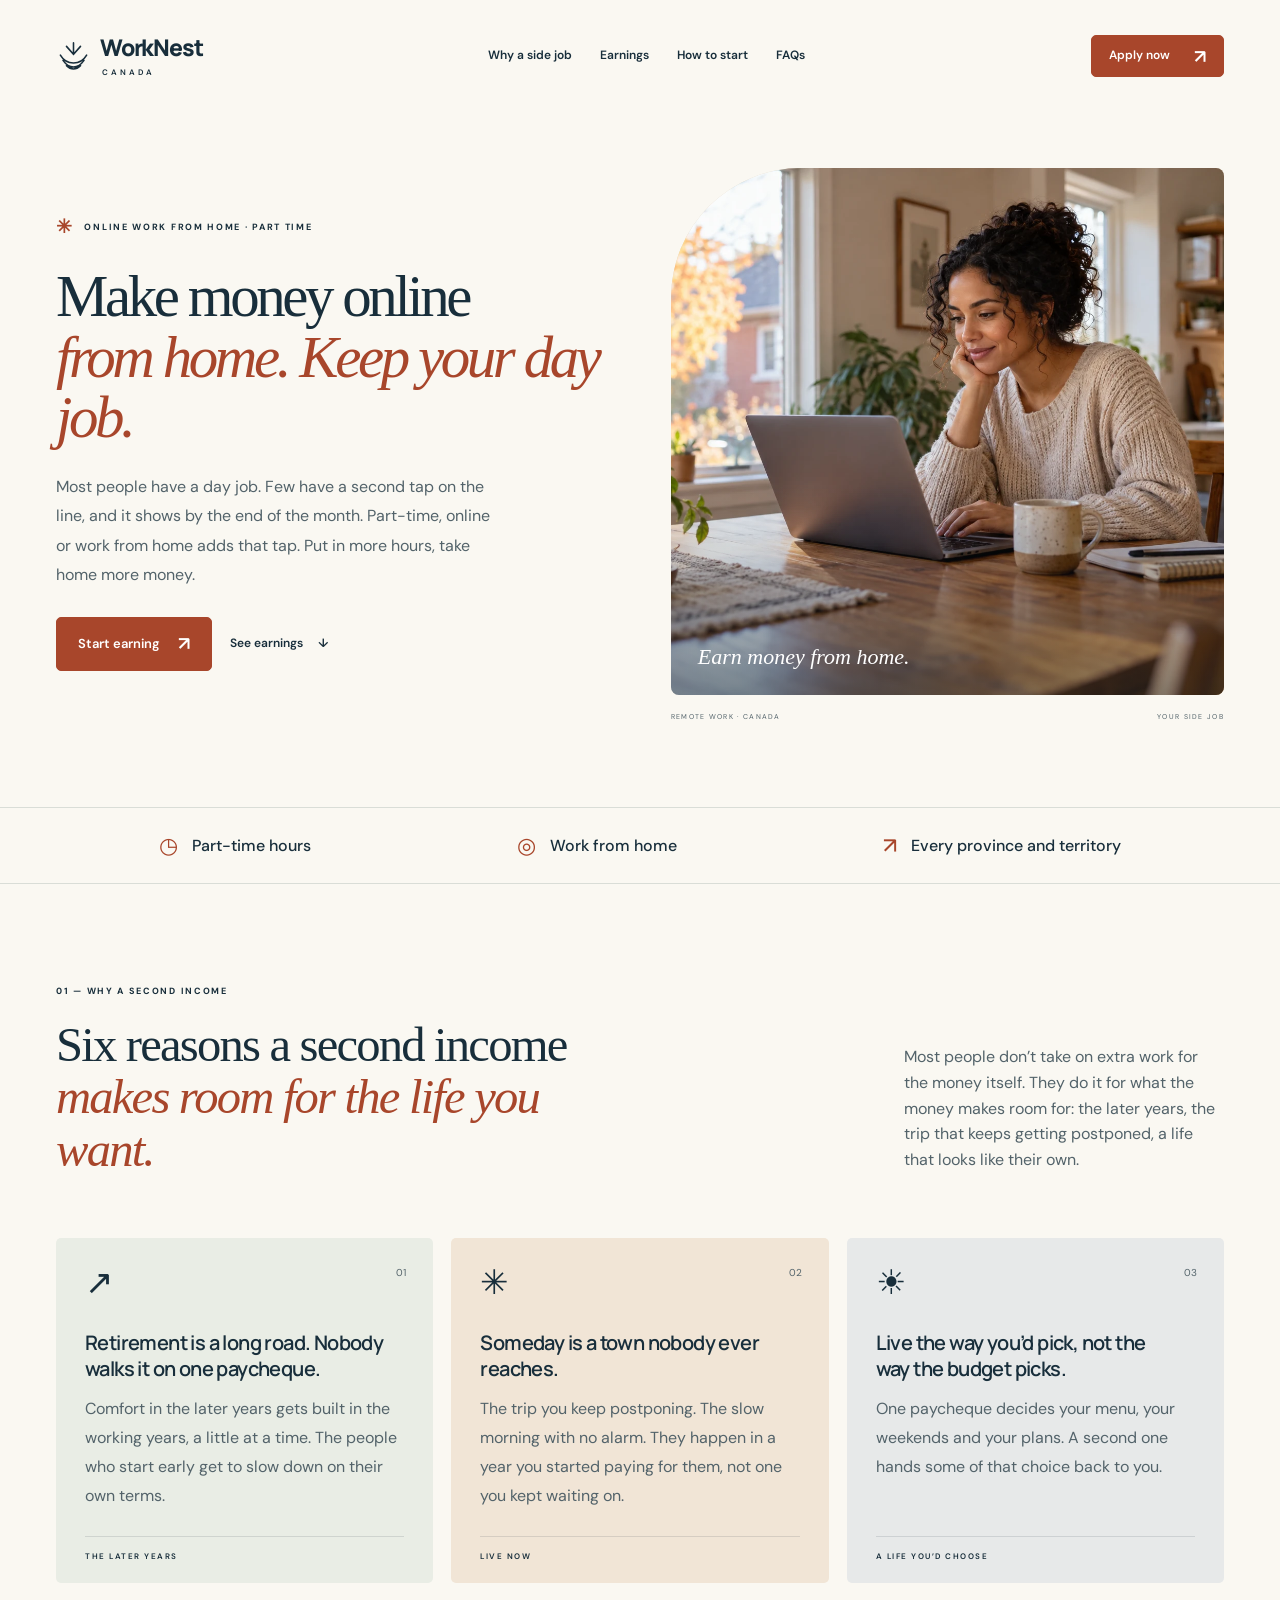
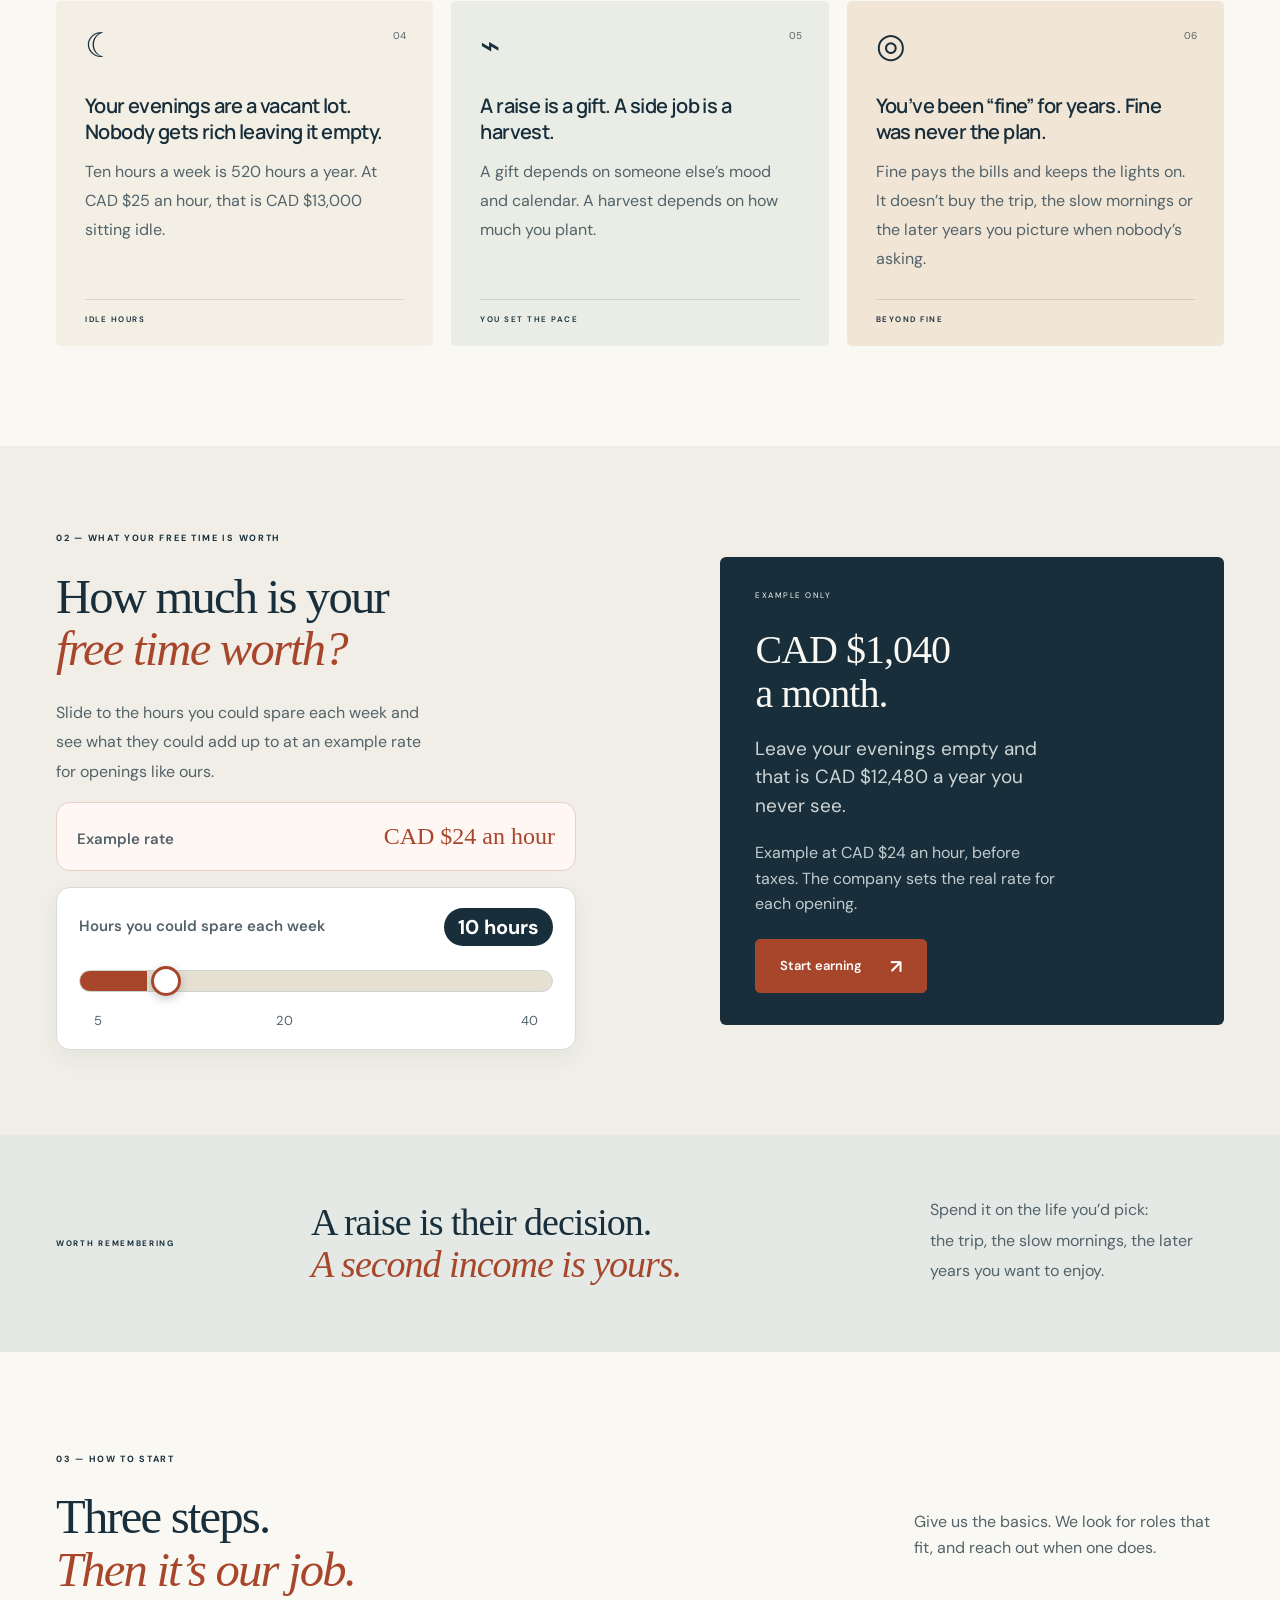
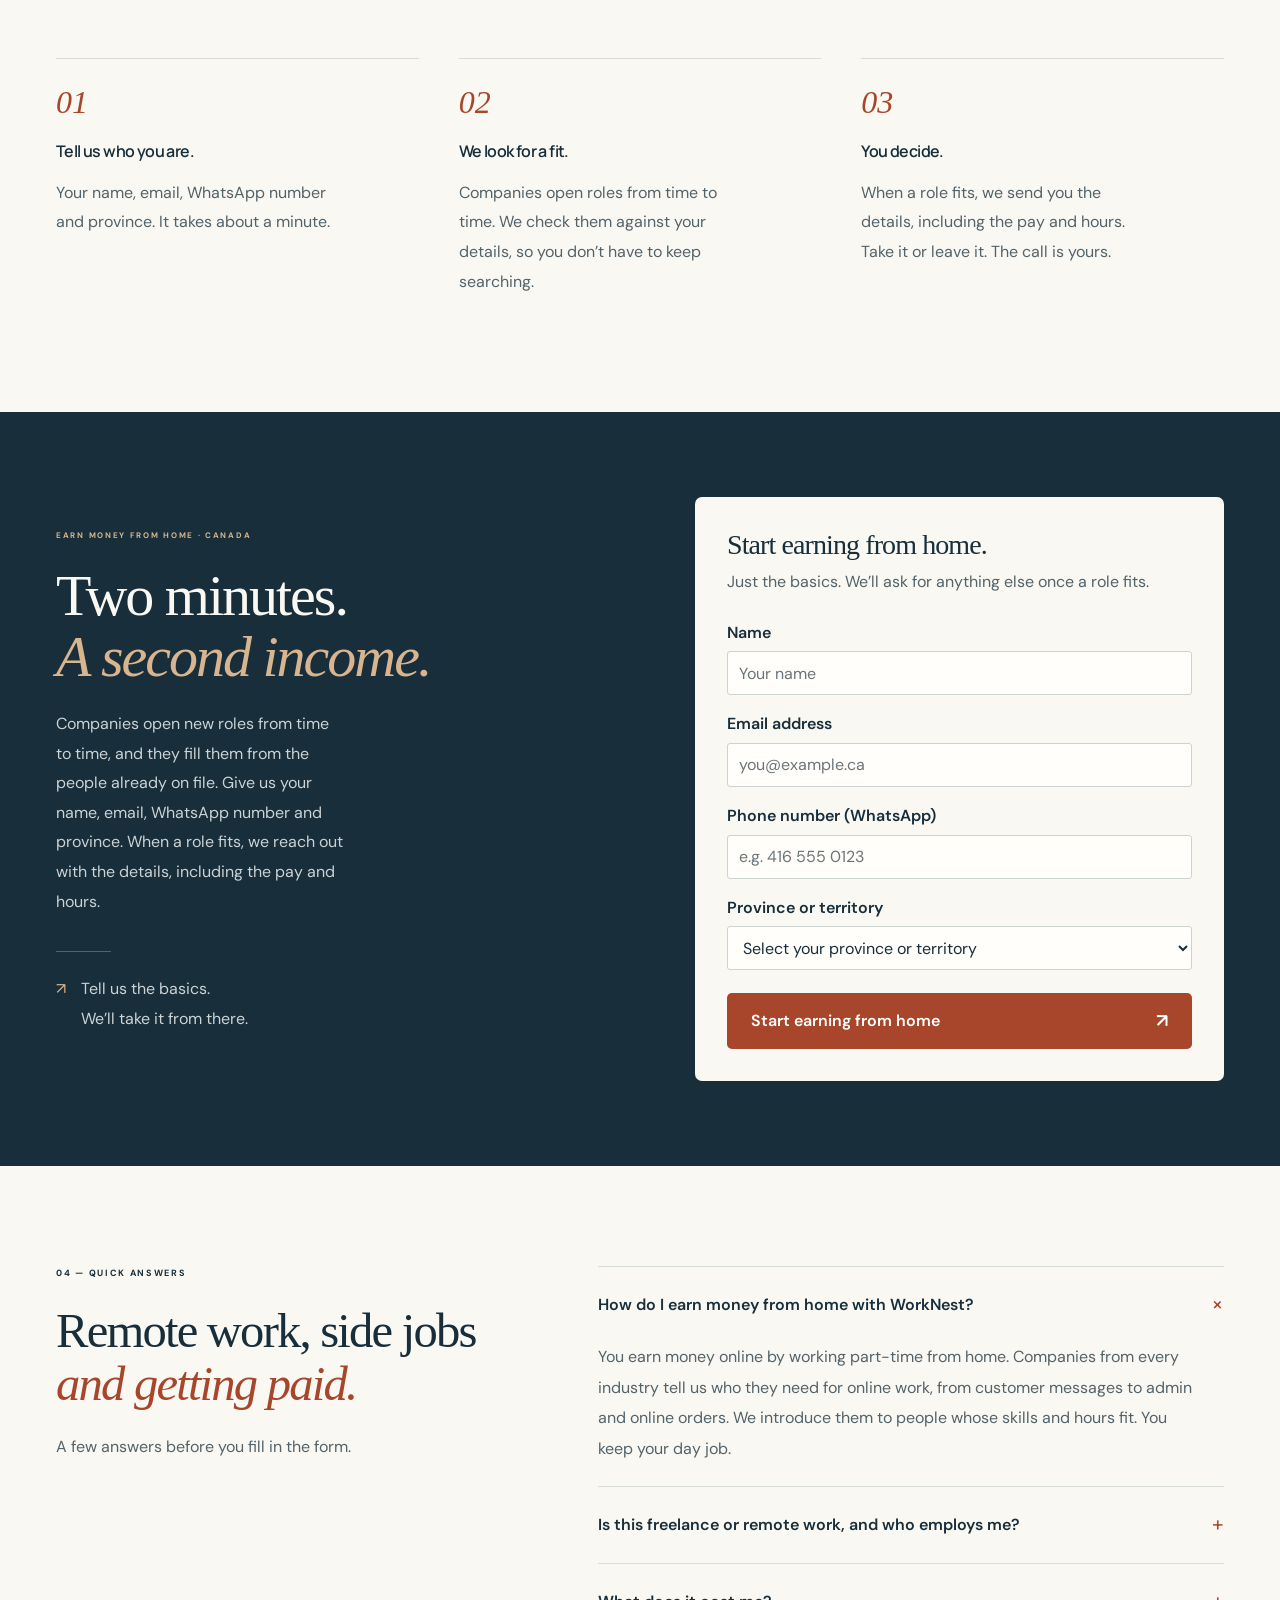
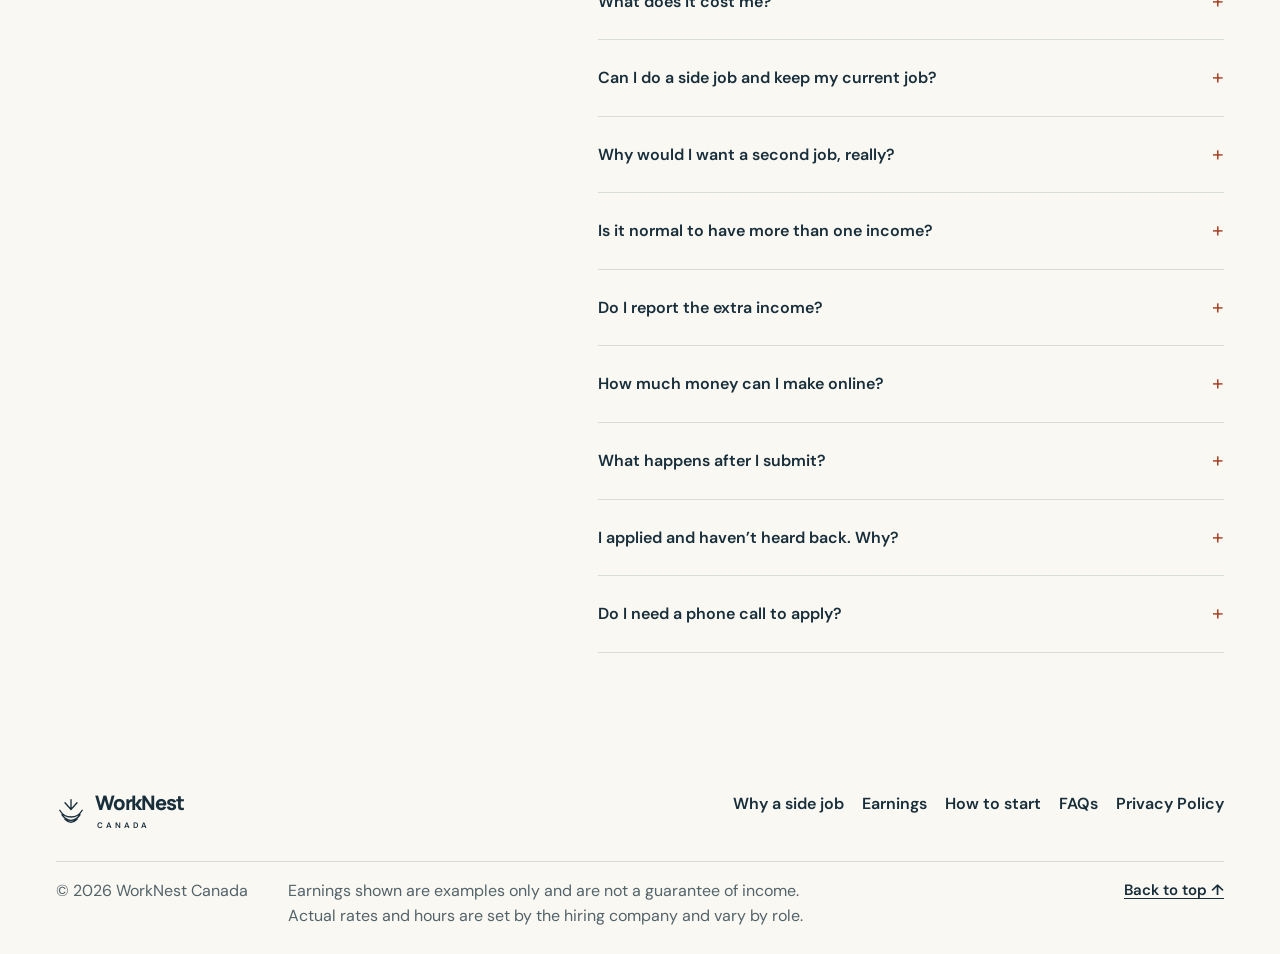
==== index.html @ 5a54bc91 "Place member feedback section before FAQs Co-authored-by: WeiYan-cdd <weiyansoon-pixel@users.noreply" ====
<!doctype html>
<html lang="en-CA">
<head>
  <meta charset="utf-8">
  <meta name="viewport" content="width=device-width, initial-scale=1">
  <meta name="theme-color" content="#182e3b">
  <meta name="robots" content="noindex">
  <meta name="description" content="Earn money from home with part-time online work and a side job that fits around your day job. Remote work and freelance-style flexibility. Free to apply, open in all provinces and territories.">
  <title>Make Money Online From Home | Part-Time Remote Work in Canada | WorkNest</title>
  <link rel="icon" href="assets/favicon.svg" type="image/svg+xml">
  <link rel="stylesheet" href="styles.css">
  <script src="app.js" defer></script>
</head>
<body data-page="home" id="top">
  <a class="skip-link" href="#main">Skip to content</a>
  <header class="site-header wrap">
    <a class="brand" href="#top" aria-label="WorkNest Canada home"><svg viewBox="0 0 40 40" aria-hidden="true"><path d="M5 19c7 12 23 12 30 0M8 25c7 10 17 10 24 0M12 31c5 5 11 5 16 0M12 9l8 9 8-9M20 18V5"/></svg><span>WorkNest<small>CANADA</small></span></a>
    <nav id="site-nav" aria-label="Main navigation"><a href="#why">Why a side job</a><a href="#earnings">Earnings</a><a href="#how">How to start</a><a href="#faq">FAQs</a></nav>
    <a class="button small" href="#enquire">Apply now <span aria-hidden="true">↗</span></a>
  </header>
  <main id="main">
    <section class="hero wrap" aria-labelledby="hero-title">
      <div class="hero-copy">
        <p class="eyebrow"><span class="little-star">✳</span> ONLINE WORK FROM HOME · PART TIME</p>
        <h1 id="hero-title">Make money online<br><em>from home. Keep your day job.</em></h1>
        <p class="hero-intro">Most people have a day job. Few have a second tap on the line, and it shows by the end of the month. Part-time, online or work from home adds that tap. Put in more hours, take home more money.</p>
        <div class="hero-actions">
          <a class="button" href="#enquire">Start earning <span aria-hidden="true">↗</span></a>
          <a class="text-link" href="#earnings">See earnings <span aria-hidden="true">↓</span></a>
        </div>
      </div>
      <div class="hero-visual">
        <div class="photo-frame">
          <img src="assets/home-work.webp" alt="An illustrative scene of a woman using a laptop at her dining table in a bright, welcoming home" fetchpriority="high" width="1536" height="1024">
          <span class="photo-label">Earn money from home.</span>
        </div>
        <div class="photo-caption"><span>REMOTE WORK · CANADA</span><span>YOUR SIDE JOB</span></div>
      </div>
    </section>
    <div class="principle-strip"><div class="wrap"><p><span aria-hidden="true">◷</span> Part-time hours</p><p><span aria-hidden="true">◎</span> Work from home</p><p><span aria-hidden="true">↗</span> Every province and territory</p></div></div>
    <section class="everyday wrap section-space" id="why" aria-labelledby="why-title">
      <div class="section-intro">
        <p class="eyebrow">01 — WHY A SECOND INCOME</p>
        <h2 id="why-title">Six reasons a second income<br><em>makes room for the life you want.</em></h2>
        <p>Most people don’t take on extra work for the money itself. They do it for what the money makes room for: the later years, the trip that keeps getting postponed, a life that looks like their own.</p>
      </div>
      <div class="reason-grid why-grid">
        <article class="reason groceries"><span class="line-icon" aria-hidden="true">↗</span><span class="reason-index">01</span><h3>Retirement is a long road. Nobody walks it on one paycheque.</h3><p>Comfort in the later years gets built in the working years, a little at a time. The people who start early get to slow down on their own terms.</p><div class="reason-bottom">THE LATER YEARS</div></article>
        <article class="reason family"><span class="line-icon" aria-hidden="true">✳</span><span class="reason-index">02</span><h3>Someday is a town nobody ever reaches.</h3><p>The trip you keep postponing. The slow morning with no alarm. They happen in a year you started paying for them, not one you kept waiting on.</p><div class="reason-bottom">LIVE NOW</div></article>
        <article class="reason future"><span class="line-icon" aria-hidden="true">☀</span><span class="reason-index">03</span><h3>Live the way you’d pick, not the way the budget picks.</h3><p>One paycheque decides your menu, your weekends and your plans. A second one hands some of that choice back to you.</p><div class="reason-bottom">A LIFE YOU’D CHOOSE</div></article>
        <article class="reason note"><span class="line-icon" aria-hidden="true">☾</span><span class="reason-index">04</span><h3>Your evenings are a vacant lot. Nobody gets rich leaving it empty.</h3><p>Ten hours a week is 520 hours a year. At CAD $25 an hour, that is CAD $13,000 sitting idle.</p><div class="reason-bottom">IDLE HOURS</div></article>
        <article class="reason groceries"><span class="line-icon" aria-hidden="true">⌁</span><span class="reason-index">05</span><h3>A raise is a gift. A side job is a harvest.</h3><p>A gift depends on someone else’s mood and calendar. A harvest depends on how much you plant.</p><div class="reason-bottom">YOU SET THE PACE</div></article>
        <article class="reason family"><span class="line-icon" aria-hidden="true">◎</span><span class="reason-index">06</span><h3>You’ve been “fine” for years. Fine was never the plan.</h3><p>Fine pays the bills and keeps the lights on. It doesn’t buy the trip, the slow mornings or the later years you picture when nobody’s asking.</p><div class="reason-bottom">BEYOND FINE</div></article>
      </div>
    </section>
    <section class="week-section" id="earnings" aria-labelledby="earn-title">
      <div class="wrap week-grid">
        <div>
          <p class="eyebrow">02 — WHAT YOUR FREE TIME IS WORTH</p>
          <h2 id="earn-title">How much is your<br><em>free time worth?</em></h2>
          <p class="section-description">Slide to the hours you could spare each week and see what they could add up to at an example rate for openings like ours.</p>
          <p class="rate-badge" data-rate="24"><span>Example rate</span><strong>CAD $24 an hour</strong></p>
          <div class="hours-slider">
            <div class="hours-head"><label for="example-hours">Hours you could spare each week</label><output id="hours-out" for="example-hours">10 hours</output></div>
            <input id="example-hours" type="range" min="5" max="40" step="1" value="10">
            <div class="hours-scale" aria-hidden="true"><span style="left:0">5</span><span style="left:42.86%">20</span><span style="left:100%">40</span></div>
          </div>
        </div>
        <div class="week-board">
          <div class="board-top"><span>EXAMPLE ONLY</span></div>
          <h3><span id="earnings-total">CAD $1,040</span><br>a month.</h3>
          <p id="earnings-year" aria-live="polite">Leave your evenings empty and that is CAD $12,480 a year you never see.</p>
          <p class="schedule-note" id="earnings-note">Example at CAD $24 an hour, before taxes. The company sets the real rate for each opening.</p>
          <a class="button board-cta" href="#enquire">Start earning <span aria-hidden="true">↗</span></a>
        </div>
      </div>
    </section>
    <section class="manifesto">
      <div class="wrap manifesto-grid">
        <p class="eyebrow">WORTH REMEMBERING</p>
        <blockquote>A raise is their decision.<br><em>A second income is yours.</em></blockquote>
        <p class="manifesto-caption">Spend it on the life you’d pick:<br>the trip, the slow mornings, the later years you want to enjoy.</p>
      </div>
    </section>
    <section class="how-section wrap section-space" id="how" aria-labelledby="how-title">
      <div class="how-heading">
        <div>
          <p class="eyebrow">03 — HOW TO START</p>
          <h2 id="how-title">Three steps.<br><em>Then it’s our job.</em></h2>
        </div>
        <p>Give us the basics. We look for roles that fit, and reach out when one does.</p>
      </div>
      <ol class="steps">
        <li><span class="step-number">01</span><h3>Tell us who you are.</h3><p>Your name, email, WhatsApp number and province. It takes about a minute.</p></li>
        <li><span class="step-number">02</span><h3>We look for a fit.</h3><p>Companies open roles from time to time. We check them against your details, so you don’t have to keep searching.</p></li>
        <li><span class="step-number">03</span><h3>You decide.</h3><p>When a role fits, we send you the details, including the pay and hours. Take it or leave it. The call is yours.</p></li>
      </ol>
    </section>
    <section class="enquiry-section" id="enquire" aria-labelledby="enquire-title">
      <div class="wrap enquiry-grid">
        <div class="enquiry-copy">
          <p class="eyebrow">EARN MONEY FROM HOME · CANADA</p>
          <h2 id="enquire-title">Two minutes.<br><em>A second income.</em></h2>
          <p>Companies open new roles from time to time, and they fill them from the people already on file. Give us your name, email, WhatsApp number and province. When a role fits, we reach out with the details, including the pay and hours.</p>
          <div class="enquiry-rule"></div>
          <p class="enquiry-note"><span aria-hidden="true">↗</span> Tell us the basics.<br>We’ll take it from there.</p>
        </div>
        <div class="form-card">
          <div class="form-card-head"><h3>Start earning from home.</h3></div>
          <p class="form-intro">Just the basics. We’ll ask for anything else once a role fits.</p>
          <form id="enquiry-form" data-endpoint="">
            <div class="field"><label for="first-name">Name</label><input id="first-name" name="name" autocomplete="name" placeholder="Your name" required maxlength="120"></div>
            <div class="field"><label for="email">Email address</label><input id="email" name="email" type="email" autocomplete="email" placeholder="you@example.ca" required maxlength="254"></div>
            <div class="field"><label for="phone">Phone number (WhatsApp)</label><input id="phone" name="phone" type="tel" inputmode="tel" autocomplete="tel" placeholder="e.g. 416 555 0123" required minlength="10" maxlength="20"></div>
            <div class="field">
              <label for="province">Province or territory</label>
              <select id="province" name="province" required>
                <option value="">Select your province or territory</option>
                <option>Alberta</option>
                <option>British Columbia</option>
                <option>Manitoba</option>
                <option>New Brunswick</option>
                <option>Newfoundland and Labrador</option>
                <option>Northwest Territories</option>
                <option>Nova Scotia</option>
                <option>Nunavut</option>
                <option>Ontario</option>
                <option>Prince Edward Island</option>
                <option>Quebec</option>
                <option>Saskatchewan</option>
                <option>Yukon</option>
              </select>
            </div>
            <button type="submit" class="button form-submit">Start earning from home <span aria-hidden="true">↗</span></button>
            <div id="form-result" role="status" hidden></div>
          </form>
        </div>
      </div>
    </section>
<section class="everyday wrap section-space" id="reviews" aria-labelledby="reviews-title" hidden>
      <div class="section-intro">
        <p class="eyebrow">MEMBER FEEDBACK</p>
        <h2 id="reviews-title">Feedback from<br><em>people we’ve helped.</em></h2>
        <p>Real feedback, good and bad, published with permission.</p>
      </div>
      <div class="review-list" id="review-list"></div>
    </section>
    <section class="faq-section wrap section-space" id="faq" aria-labelledby="faq-title">
      <div>
        <p class="eyebrow">04 — QUICK ANSWERS</p>
        <h2 id="faq-title">Remote work, side jobs<br><em>and getting paid.</em></h2>
        <p class="section-description">A few answers before you fill in the form.</p>
      </div>
      <div class="faq-list">
        <details open>
          <summary>How do I earn money from home with WorkNest?<span aria-hidden="true">+</span></summary>
          <p>You earn money online by working part-time from home. Companies from every industry tell us who they need for online work, from customer messages to admin and online orders. We introduce them to people whose skills and hours fit. You keep your day job.</p>
        </details>
        <details>
          <summary>Is this freelance or remote work, and who employs me?<span aria-hidden="true">+</span></summary>
          <p>It is remote, part-time, work-from-home work. The company that takes you on, not WorkNest, sets the terms for each role. Pay, hours and duties are shown to you before you decide.</p>
        </details>
        <details>
          <summary>What does it cost me?<span aria-hidden="true">+</span></summary>
          <p>Applying costs you nothing.</p>
        </details>
        <details>
          <summary>Can I do a side job and keep my current job?<span aria-hidden="true">+</span></summary>
          <p>Yes, that is the idea. A second income works best beside a job, not instead of one. Check each opportunity’s hours and conditions, and any obligations to your current employer.</p>
        </details>
        <details>
          <summary>Why would I want a second job, really?<span aria-hidden="true">+</span></summary>
          <p>Rent and groceries are the answer most people give. The better question is what kind of life you want it to buy: the trip home, the easier later years, the weekends that are properly yours. Statistics Canada found that about 1 in 7 multiple jobholders in 2023 worked a second job for work they were passionate about.</p>
        </details>
        <details>
          <summary>Is it normal to have more than one income?<span aria-hidden="true">+</span></summary>
          <p>It is common. Statistics Canada reports about 1.1 million employed Canadians (5.6%) held more than one job in 2023. About a third said financial necessity was the main reason, and about a third said extra income.</p>
        </details>
        <details>
          <summary>Do I report the extra income?<span aria-hidden="true">+</span></summary>
          <p>Yes. Self-employment and side income is reported on your tax return, including tips. Reporting it accurately also keeps your benefits and credits correct. Check the Canada Revenue Agency’s guidance for your situation. This site does not give tax advice.</p>
        </details>
        <details>
          <summary>How much money can I make online?<span aria-hidden="true">+</span></summary>
          <p>It depends on the hours you put in and the rate for the role. The <a href="#earnings">earnings section</a> shows an example. These figures are illustrations, not promises, and you see the real rate and hours before you decide.</p>
        </details>
        <details>
          <summary>What happens after I submit?<span aria-hidden="true">+</span></summary>
          <p>Thank you for your submission. We review the information you provided and get in touch with you shortly after.</p>
        </details>
        <details>
          <summary>I applied and haven’t heard back. Why?<span aria-hidden="true">+</span></summary>
          <p>Roles open from time to time, and we reach out when one fits your skills and hours. If you haven’t heard from us, there isn’t a match for you yet. You stay on file, so you’re considered when the next one opens.</p>
        </details>
        <details>
          <summary>Do I need a phone call to apply?<span aria-hidden="true">+</span></summary>
          <p>No. Fill in the short online form with your name, email, WhatsApp number and province.</p>
        </details>
      </div>
    </section>
    
      </main>
  <footer class="site-footer wrap">
    <div class="footer-top">
      <a class="brand" href="#top"><svg viewBox="0 0 40 40" aria-hidden="true"><path d="M5 19c7 12 23 12 30 0M8 25c7 10 17 10 24 0M12 31c5 5 11 5 16 0M12 9l8 9 8-9M20 18V5"/></svg><span>WorkNest<small>CANADA</small></span></a>
      <nav class="footer-links" aria-label="Footer"><a href="#why">Why a side job</a><a href="#earnings">Earnings</a><a href="#how">How to start</a><a href="#faq">FAQs</a><a href="privacy.html">Privacy Policy</a></nav>
    </div>
    <div class="footer-bottom" id="preview-note">
      <p>© <span id="year">2026</span> WorkNest Canada</p>
      <p>Earnings shown are examples only and are not a guarantee of income. Actual rates and hours are set by the hiring company and vary by role.</p>
      <a class="back-top" href="#top">Back to top <span aria-hidden="true">↑</span></a>
    </div>
  </footer>
  <a class="sticky-cta" href="#enquire" hidden>Start earning <span aria-hidden="true">↗</span></a>
</body>
</html>
---- styles.css ----
@import url('https://fonts.googleapis.com/css2?family=DM+Sans:wght@400;450;500;550;600;650;700&family=Manrope:wght@500;600;650;700;750;800&display=swap');
:root{--paper:#faf8f2;--ink:#182e3b;--muted:#53636a;--rust:#a8462b;--line:#d9ddd7;--white:#fff;--serif:Georgia,'Times New Roman',serif;--sans:'DM Sans',Arial,sans-serif;--display:'Manrope',Arial,sans-serif}*{box-sizing:border-box}html{scroll-behavior:smooth;scroll-padding-top:26px}body{margin:0;background:var(--paper);color:var(--ink);font-family:var(--sans);font-size:15px;line-height:1.6}button,input,select{font:inherit}a{color:inherit;text-decoration:none}button,a,input,select,summary{-webkit-tap-highlight-color:transparent}a:focus-visible,button:focus-visible,summary:focus-visible,input:focus-visible,select:focus-visible{outline:3px solid #b35335;outline-offset:5px}button,a{touch-action:manipulation}button{cursor:pointer}.wrap{width:min(1240px,calc(100% - 112px));margin-inline:auto}.skip-link{position:fixed;top:-100px;left:20px;background:var(--ink);color:white;padding:12px 24px;z-index:10}.skip-link:focus{top:10px}.preview-bar{background:var(--ink);color:#f6f0e4;text-align:center;font-size:10px;font-weight:600;letter-spacing:1.1px;padding:9px 20px}.preview-bar span{color:#d4b180;margin:0 12px}.preview-bar a{margin-left:22px;color:#e0c8a5;text-decoration:underline;text-underline-offset:3px}.site-header{height:112px;display:flex;align-items:center;justify-content:space-between;gap:28px}.brand{display:flex;gap:9px;align-items:center;font-family:var(--display);font-size:23px;font-weight:800;letter-spacing:-1.2px;line-height:1.05}.brand svg{width:35px;height:40px;fill:none;stroke:currentColor;stroke-width:1.8;stroke-linecap:round}.brand small{display:block;font:600 8px var(--sans);letter-spacing:3px;margin:7px 0 0 2px}.site-header nav{display:flex;gap:28px;font-size:12px;font-weight:600}.site-header nav a:hover,.text-link:hover{color:var(--rust)}.button{display:inline-flex;align-items:center;justify-content:space-between;gap:28px;min-height:54px;padding:15px 24px;background:var(--rust);color:white;border:1px solid var(--rust);border-radius:5px;font-size:13px;font-weight:600;transition:background .2s,transform .2s}.button:hover{background:#86351f;border-color:#86351f;transform:translateY(-2px)}.button span{font-size:19px;line-height:1}.button.small{min-height:42px;padding:10px 17px;font-size:12px;gap:24px}.hero{display:grid;grid-template-columns:1.03fr 1fr;gap:45px;align-items:center;padding-top:44px;padding-bottom:80px}.eyebrow{font-size:9px;letter-spacing:1.7px;font-weight:700;margin:0 0 25px;line-height:1.6}.little-star{font-size:19px;color:var(--rust);vertical-align:middle;display:inline-block;margin-right:7px}.hero h1{font-family:var(--serif);font-size:clamp(46px,4.9vw,75px);font-weight:400;line-height:1.02;letter-spacing:-3.4px;margin:0 0 24px}em{font-weight:400;color:var(--rust)}.hero-intro{font-size:14px;line-height:1.85;max-width:375px;color:var(--muted);margin:0 0 27px}.hero-actions{display:flex;align-items:center;gap:25px}.text-link{font-size:12px;font-weight:600;display:inline-flex;align-items:center;gap:15px}.hero-footnote{font-size:10px;color:var(--muted);margin:22px 0 0}.hero-visual{position:relative;margin-top:12px;padding-bottom:5px}.photo-frame{position:relative;border-radius:130px 8px 8px 8px;overflow:hidden;background:#e5d8c4;aspect-ratio:1.05;isolation:isolate}.photo-frame:after{content:'';position:absolute;inset:60% 0 0;background:linear-gradient(transparent,#15242a80);z-index:0}.photo-frame img{width:100%;height:100%;object-fit:cover;object-position:62% center;display:block}.photo-label{position:absolute;bottom:25px;left:27px;right:20px;font:italic 22px var(--serif);color:white;z-index:1}.floating-note{position:absolute;left:-35px;top:54%;transform:rotate(-4deg);padding:17px 24px 17px 18px;background:#fffdf5;box-shadow:0 9px 32px #102a3817;display:flex;align-items:center;gap:13px;border:1px solid #e8e1d4}.floating-note p{font-size:11px;margin:0;line-height:1.7}.floating-note strong{font-weight:600}.note-mark{font:28px var(--serif);color:var(--rust)}.photo-caption{display:flex;justify-content:space-between;font-size:7px;letter-spacing:1.3px;margin-top:16px;color:var(--muted)}.principle-strip{border-top:1px solid var(--line);border-bottom:1px solid var(--line)}.principle-strip>.wrap{display:flex;align-items:center;justify-content:space-around;padding-block:20px}.principle-strip p{margin:0;font-size:11px;font-weight:500;display:flex;gap:14px;align-items:center}.principle-strip p span{font-size:22px;color:var(--rust)}.section-space{padding-top:100px;padding-bottom:100px}h2{font:400 clamp(36px,3.8vw,52px)/1.08 var(--serif);letter-spacing:-1.8px;margin:0 0 22px}.section-intro{display:grid;grid-template-columns:1fr 1fr;column-gap:70px;margin-bottom:40px}.section-intro .eyebrow{grid-column:1/-1;margin-bottom:20px}.section-intro>p:last-child{max-width:320px;color:var(--muted);font-size:13px;align-self:center;justify-self:end;margin:0}.reason-grid{display:grid;grid-template-columns:repeat(3,1fr);gap:18px}.reason{position:relative;padding:28px 29px 20px;border-radius:5px;min-height:304px}.groceries{background:#e9ede5}.family{background:#f1e5d6}.future{background:#e7e9e9}.line-icon{font-family:var(--serif);font-size:34px;font-weight:400;display:inline-block;height:54px;line-height:1}.reason-index{position:absolute;top:27px;right:27px;font-size:10px;color:var(--muted)}h3{font:600 18px/1.3 var(--display);letter-spacing:-.6px;margin:10px 0 13px}.reason p{font-size:12px;line-height:1.8;color:var(--muted);margin:0 0 26px;max-width:260px}.reason-bottom{padding-top:13px;border-top:1px solid #182e3b20;font-size:8px;letter-spacing:1.5px;font-weight:600}.week-section{background:#f0eee7;padding-block:85px}.week-grid{display:grid;grid-template-columns:1fr .9fr;gap:105px;align-items:center}.section-description{color:var(--muted);font-size:13px;line-height:1.85;max-width:370px}.schedule-options{display:grid;gap:7px;margin-top:30px}.schedule-option{display:flex;text-align:left;align-items:center;gap:16px;padding:15px 17px;border:1px solid transparent;border-bottom-color:#d5d9d3;background:transparent;color:var(--ink);border-radius:4px}.schedule-option:hover{background:#ffffff70}.schedule-option.active{border-color:var(--ink);background:var(--paper)}.option-icon{font:24px var(--serif);width:28px}.schedule-option strong{font-size:12px;font-weight:600;display:block}.schedule-option small{font-size:10px;color:var(--muted);display:block;margin-top:3px}.option-arrow{margin-left:auto;font-size:20px}.week-board{background:var(--ink);color:var(--paper);padding:32px 35px;border-radius:6px;position:relative}.board-top{display:flex;align-items:center;justify-content:space-between;font-size:8px;letter-spacing:1.5px}.board-top>span:last-child{font-size:36px;color:#d9b68c;line-height:1}.week-board h3{font:400 40px/1.08 var(--serif);letter-spacing:-1px;margin:27px 0 20px}.week-board>p{font-size:12px;color:#ced5d5;max-width:300px;min-height:66px}.calendar{padding-top:28px;border-top:1px solid #ffffff28;margin-top:27px}.calendar-label{font-size:7px;letter-spacing:1.2px;color:#ced5d5;margin-bottom:17px}.calendar-days,.calendar-slots{display:grid;grid-template-columns:repeat(7,1fr);gap:7px;text-align:center}.calendar-days{font-size:9px;color:#d8dddd;margin-bottom:9px}.calendar-slots>span{height:36px;background:#ffffff0e;border:1px solid #ffffff20;border-radius:4px;position:relative}.calendar-slots>.selected{background:#d9b68c;border-color:#d9b68c}.calendar-slots>.selected:after{content:'✳';font-size:20px;position:absolute;inset:2px 0;color:var(--ink)}.board-bottom{display:flex;align-items:center;gap:8px;margin-top:20px}.dot{width:6px;height:6px;border-radius:50%;background:#d9b68c}.board-bottom p{font-size:10px;margin:0}.week-board>.schedule-note{font-size:9px;color:#c1cdcf;margin-top:20px;margin-bottom:0;min-height:0}.how-heading{display:flex;justify-content:space-between;align-items:center;gap:60px}.how-heading>p{font-size:13px;color:var(--muted);max-width:310px}.steps{list-style:none;padding:0;margin:40px 0 0;display:grid;grid-template-columns:repeat(3,1fr);gap:40px}.steps li{border-top:1px solid var(--line);padding-top:25px}.step-number{font:italic 32px var(--serif);color:var(--rust)}.steps h3{font-size:16px;margin-top:20px}.steps p{font-size:12px;color:var(--muted);max-width:280px;line-height:1.85}.manifesto{background:#e4e9e5;padding:60px 0}.manifesto-grid{display:grid;grid-template-columns:.65fr 1.7fr .85fr;gap:30px;align-items:center}.manifesto .eyebrow{margin:0;font-size:8px}.manifesto blockquote{font:400 38px/1.12 var(--serif);letter-spacing:-1px;margin:0}.manifesto-caption{font-size:11px;color:var(--muted);align-self:end;margin:0 0 5px;line-height:1.9}.faq-section{display:grid;grid-template-columns:.85fr 1.15fr;gap:80px}.faq-list details{border-bottom:1px solid var(--line)}.faq-list details:first-child{border-top:1px solid var(--line)}summary{padding:21px 0;display:flex;justify-content:space-between;align-items:center;gap:20px;cursor:pointer;list-style:none;font-size:12px;font-weight:600}summary::-webkit-details-marker{display:none}summary span{font-size:21px;font-weight:400;color:var(--rust)}details[open] summary span{transform:rotate(45deg)}details p{font-size:12px;color:var(--muted);line-height:1.9;margin:0 26px 22px 0}.enquiry-section{background:var(--ink);color:var(--paper);padding:85px 0}.enquiry-grid{display:grid;grid-template-columns:1fr 1fr;gap:110px;align-items:center}.enquiry-copy .eyebrow{color:#d8b58e;font-size:8px}.enquiry-copy h2{font-size:58px;line-height:1.04;letter-spacing:-2px}.enquiry-copy h2 em{color:#d8b58e}.enquiry-copy>p:not(.eyebrow){font-size:13px;color:#cbd3d5;max-width:290px;line-height:1.85}.enquiry-rule{width:55px;height:1px;background:#ffffff40;margin:35px 0 22px}.enquiry-copy>.enquiry-note{font-size:11px;position:relative;padding-left:25px}.enquiry-note span{position:absolute;left:0;color:#d8b58e}.form-card{background:var(--paper);color:var(--ink);padding:32px;border-radius:7px}.form-card-head{display:flex;align-items:center;justify-content:space-between;gap:12px}.form-card h3{font:400 29px var(--serif);letter-spacing:-.9px;margin:0}.preview-pill{font-size:7px;letter-spacing:1px;border:1px solid #d5c4af;border-radius:20px;padding:4px 8px;color:#79513b}.form-intro{font-size:10px;color:var(--muted);margin:8px 0 25px}.field-row{display:grid;grid-template-columns:1fr 1fr;gap:12px}.field{margin-bottom:16px;min-width:0}.field label{display:block;font-size:10px;font-weight:600;margin-bottom:6px}.field label span{font-weight:400;color:var(--muted);font-size:9px}input,select{width:100%;height:44px;border:1px solid #cdd3cf;border-radius:3px;background:#fffefa;color:var(--ink);padding:10px 11px;font-size:11px}input::placeholder{color:#6b7579}select{padding-right:25px}.form-submit{width:100%;margin-top:7px;border:0}.form-fineprint{font-size:9px;color:var(--muted);text-align:center;line-height:1.7;margin:13px 0 0}#form-result{margin-top:18px;border-left:3px solid #60816b;padding:12px;background:#e4eae0;color:var(--ink);font-size:12px}.site-footer{padding-top:38px;padding-bottom:25px}.footer-top{display:flex;align-items:center;justify-content:space-between;gap:25px;padding-bottom:30px}.footer-top .brand{font-size:20px}.footer-top .brand svg{width:30px}.footer-top>p{font-size:11px;color:var(--muted)}.footer-top .text-link{font-size:10px}.footer-bottom{border-top:1px solid var(--line);padding-top:16px;display:flex;gap:70px;justify-content:space-between;font-size:8px;color:var(--muted)}.footer-bottom p{margin:0;max-width:550px}.footer-bottom p:first-child{white-space:nowrap}
@media(min-width:1550px){.hero h1{font-size:77px}.hero{gap:70px}.hero-intro{font-size:15px}}
@media(max-width:1100px){.wrap{width:calc(100% - 64px)}.site-header nav{gap:18px}.hero{gap:32px;padding-top:30px}.hero h1{font-size:57px}.hero-actions{gap:15px}.text-link{font-size:10px;gap:7px}.hero-visual .photo-frame{aspect-ratio:.87}.floating-note{left:-16px;padding:13px}.floating-note p{font-size:10px}.week-grid{gap:55px}.enquiry-grid{gap:60px}.manifesto-grid{grid-template-columns:.6fr 1.8fr 1fr}.manifesto blockquote{font-size:32px}.enquiry-copy h2{font-size:53px}}
@media(max-width:800px){.wrap{width:calc(100% - 40px)}.preview-bar{font-size:8px;letter-spacing:.5px}.preview-bar a{margin-left:10px}.site-header{height:90px}.site-header nav{display:none}.brand{font-size:22px}.hero{gap:28px;padding-top:24px;padding-bottom:45px}.hero h1{font-size:46px;letter-spacing:-2.1px}.hero .eyebrow{font-size:7px;letter-spacing:1px}.little-star{font-size:15px}.hero-intro{font-size:12px;line-height:1.8}.hero-actions{align-items:flex-start;flex-direction:column;gap:16px}.hero-footnote{font-size:9px}.hero-visual .photo-frame{aspect-ratio:.7;border-top-left-radius:80px}.photo-label{font-size:17px;bottom:18px;left:18px}.floating-note{left:-10px;top:60%;padding:12px 10px;gap:7px}.floating-note p{font-size:8px}.photo-caption{font-size:5px;letter-spacing:.8px}.section-space{padding-block:70px}.principle-strip>.wrap{justify-content:space-between;padding-block:18px}.principle-strip p{font-size:9px;gap:7px}.principle-strip p span{font-size:17px}.section-intro{gap:30px}.section-intro>p:last-child{font-size:12px}.reason-grid{gap:12px}.reason{padding:22px 19px 17px;min-height:306px}.reason h3{font-size:16px}.reason p{font-size:11px}.reason-index{right:20px;top:23px}.reason-bottom{font-size:7px;letter-spacing:1px}.week-grid{gap:35px}.week-section{padding-block:60px}.week-board{padding:26px 24px}.week-board h3{font-size:34px}.week-board>p{font-size:11px;min-height:80px}.week-board .schedule-note{min-height:0}.calendar-slots>span{height:29px}.calendar-slots>.selected:after{font-size:16px}.schedule-option{padding:12px 10px;gap:9px}.schedule-option strong{font-size:11px}.schedule-option small{font-size:9px}.how-heading{gap:30px}.how-heading>p{font-size:12px;max-width:250px}.steps{gap:25px}.steps h3{font-size:14px}.steps p{font-size:11px}.manifesto-grid{grid-template-columns:1fr 2fr;row-gap:22px}.manifesto-caption{grid-column:2}.manifesto blockquote{font-size:34px}.faq-section{gap:35px;grid-template-columns:.75fr 1.25fr}.enquiry-grid{gap:35px;grid-template-columns:.9fr 1.1fr}.enquiry-copy h2{font-size:43px}.form-card{padding:25px}.form-card h3{font-size:25px}.field-row{grid-template-columns:1fr;gap:0}.footer-bottom{gap:25px}.footer-top>p{font-size:10px}}
@media(max-width:580px){.wrap{width:calc(100% - 40px)}.preview-bar{padding:9px 12px;letter-spacing:.25px}.preview-bar span{margin-inline:5px}.preview-bar a{display:none}.site-header{height:84px}.site-header .button{padding:9px 13px;font-size:10px;min-height:39px;gap:18px}.brand{font-size:22px}.brand svg{width:31px}.hero{grid-template-columns:1fr;gap:32px;padding-top:20px;padding-bottom:38px}.hero .eyebrow{font-size:8px;margin-bottom:23px}.hero h1{font-size:clamp(46px,11.7vw,67px);letter-spacing:-2.5px;line-height:1.02;margin-bottom:23px}.hero-intro{font-size:13px;max-width:330px;line-height:1.85}.hero-actions{flex-direction:row;align-items:center;gap:19px}.hero-actions .text-link{font-size:10px;gap:6px}.hero-actions .button{font-size:12px;gap:22px;min-height:50px;padding:13px 19px}.hero-footnote{margin-top:18px;font-size:9px}.hero-visual{margin:0 0 0 14px}.hero-visual .photo-frame{aspect-ratio:1.13;border-top-left-radius:100px}.floating-note{left:-14px;top:43%;padding:13px 15px;gap:10px}.floating-note p{font-size:10px}.photo-label{bottom:23px;left:22px;font-size:20px}.photo-caption{font-size:6px;letter-spacing:1px}.principle-strip>.wrap{flex-wrap:wrap;justify-content:center;gap:10px 24px;padding-block:16px}.principle-strip p{font-size:9px;gap:7px}.principle-strip p:last-child{display:none}.section-space{padding-block:58px}.section-intro{display:block;margin-bottom:28px}.section-intro .eyebrow{margin-bottom:20px}.section-intro>p:last-child{font-size:13px;max-width:320px;margin-top:20px}h2{font-size:40px;letter-spacing:-1.5px}.eyebrow{font-size:8px;letter-spacing:1.4px}.reason-grid{grid-template-columns:1fr;gap:12px}.reason{padding:25px 26px 19px;min-height:0;display:grid;grid-template-columns:45px 1fr;column-gap:12px}.line-icon{grid-column:1;grid-row:1/3;font-size:31px;padding-top:8px}.reason-index{font-size:8px;right:21px;top:20px}.reason h3{grid-column:2;font-size:18px;margin-top:5px;margin-bottom:11px}.reason h3 br{display:none}.reason p{grid-column:2;font-size:12px;max-width:none;margin-bottom:19px}.reason-bottom{grid-column:2;font-size:7px;padding-top:11px}.week-grid{grid-template-columns:1fr;gap:30px}.week-section{padding-block:58px}.section-description{font-size:13px}.schedule-options{margin-top:24px}.schedule-option{padding:14px 15px;gap:12px}.schedule-option strong{font-size:12px}.schedule-option small{font-size:10px}.week-board{padding:29px}.week-board h3{font-size:39px}.week-board>p{font-size:12px;min-height:0}.board-top{font-size:7px}.calendar{margin-top:25px;padding-top:24px}.calendar-slots>span{height:36px}.calendar-slots>.selected:after{font-size:20px}.week-board>.schedule-note{font-size:9px}.how-heading{display:block}.how-heading>p{max-width:330px;font-size:13px;margin-top:20px}.steps{grid-template-columns:1fr;gap:25px;margin-top:32px}.steps li{padding-top:20px;display:grid;grid-template-columns:48px 1fr;column-gap:12px}.steps .step-number{grid-row:1/3;font-size:28px}.steps h3{margin:3px 0 9px;font-size:16px}.steps p{margin:0;font-size:12px;max-width:300px}.manifesto{padding-block:45px}.manifesto-grid{grid-template-columns:1fr;gap:22px}.manifesto blockquote{font-size:36px}.manifesto-caption{grid-column:auto;font-size:11px}.faq-section{grid-template-columns:1fr;gap:20px}.faq-section h2{margin-bottom:16px}.faq-list summary{font-size:12px;padding-block:20px}.enquiry-section{padding-block:58px}.enquiry-grid{grid-template-columns:1fr;gap:32px}.enquiry-copy h2{font-size:51px}.enquiry-copy>p:not(.eyebrow){font-size:13px;max-width:300px}.enquiry-rule,.enquiry-copy>.enquiry-note{display:none}.form-card{padding:26px 23px}.form-card h3{font-size:28px}.form-intro{font-size:10px}.field-row{grid-template-columns:1fr 1fr;gap:10px}input,select{font-size:16px;height:48px;padding:10px}.field label{font-size:11px}.field label span{font-size:8px}.field-row input{font-size:13px}.form-fineprint{font-size:9px}.footer-top{flex-wrap:wrap;gap:20px;padding-bottom:23px}.footer-top>p{display:none}.footer-bottom{display:block;font-size:8px}.footer-bottom p:last-child{margin-top:12px;max-width:350px}.footer-bottom p:first-child{white-space:normal}}
@media(prefers-reduced-motion:reduce){html{scroll-behavior:auto}*,*:before,*:after{transition:none!important;animation:none!important}}

/* Reading text stays at 16px across desktop, tablet and mobile. */
:root{--body-text-size:16px}
body{font-size:var(--body-text-size)}
.hero-intro,.hero-footnote,.floating-note p,.principle-strip p,
.section-intro>p:last-child,.reason p,.section-description,
.schedule-option strong,.schedule-option small,.week-board>p,
.board-bottom p,.week-board>.schedule-note,.how-heading>p,.steps p,
.manifesto-caption,.faq-list summary,details p,
.enquiry-copy>p:not(.eyebrow),.enquiry-copy>.enquiry-note,
.form-intro,.field label,.field label span,input,select,.field-row input,
.form-fineprint,#form-result,.footer-top>p,.footer-bottom p{
  font-size:var(--body-text-size);
}
.form-submit{font-size:var(--body-text-size)}
.week-board>p{min-height:0}
.floating-note{max-width:calc(100% + 20px);top:40%}
.footer-bottom{flex-wrap:wrap;gap:20px 40px}
.footer-bottom p:first-child{white-space:normal}
@media(max-width:800px){
  .floating-note{position:relative;left:auto;top:auto;transform:none;max-width:100%;margin-top:16px}
  .principle-strip>.wrap{flex-wrap:wrap;gap:16px 24px}
}
@media(max-width:580px){
  .field-row{grid-template-columns:1fr;gap:0}
  .footer-bottom p:last-child{max-width:none}
}

/* Allow the income CTA to wrap on narrow screens. */
.hero-actions{flex-wrap:wrap}

/* Fictional Google-style reviews and expandable WhatsApp-style attachment previews. */
.google-reviews{background:#f0eee7}.gr-heading{display:grid;grid-template-columns:1.25fr 1fr;gap:65px;align-items:center;margin-bottom:35px}.gr-heading h2{font-size:46px}.gr-disclosure{font-size:16px;line-height:1.75;color:var(--muted);border-left:2px solid #b59b74;padding-left:20px;margin:0}.gr-disclosure strong{display:block;color:var(--ink)}
.gr-grid{display:grid;grid-template-columns:repeat(3,minmax(0,1fr));gap:20px;align-items:start}.gr-card{background:white;border:1px solid #dadce0;border-radius:10px;padding:25px;box-shadow:0 2px 6px #182e3b08;min-width:0}.gr-person{display:flex;align-items:center;gap:10px}.gr-avatar{height:36px;width:36px;flex-shrink:0;border-radius:50%;background:#56765f;color:white;display:grid;place-items:center;font-size:13px}.avatar-clay{background:#a56a50}.avatar-blue{background:#536d85}.gr-person>div{min-width:0}.gr-person h3{font:600 15px/1.4 var(--sans);letter-spacing:0;margin:0}.gr-person h3 span{font-size:12px;font-weight:400;color:var(--muted)}.gr-person p{font-size:13px;color:var(--muted);margin:3px 0 0}.gr-google{font:bold 23px Arial,sans-serif;color:#4285f4;margin-left:auto;flex-shrink:0}.gr-rating{color:#b77700;font-size:21px;letter-spacing:1px;margin:20px 0 14px;line-height:1.5}.gr-rating>span{display:block;font-size:12px;color:var(--muted);letter-spacing:0;margin-top:3px}.gr-card blockquote{font-size:16px;line-height:1.8;margin:0 0 22px}.gr-no-attachment{display:flex;gap:10px;border-top:1px solid #e0e5df;padding-top:17px;color:var(--muted)}.gr-no-attachment>span{color:var(--rust);font-size:20px}.gr-no-attachment p{font-size:14px;line-height:1.7;margin:0}
.chat-thumb{padding:0;width:100%;display:block;border:1px solid #c9d4ca;border-radius:7px;text-align:left;overflow:hidden;background:#eae5dc;color:var(--ink)}.chat-thumb:hover{border-color:#637f6e;box-shadow:0 3px 12px #182e3b18}.thumb-top{display:flex;align-items:center;gap:8px;background:#204e40;color:#fff;padding:11px;font-size:12px;line-height:1.5}.thumb-top small{display:block;font-size:10px;color:#e0eee6}.thumb-avatar{width:28px;height:28px;border-radius:50%;background:#ffffff23;display:grid;place-items:center;font-size:12px;flex-shrink:0}.thumb-menu{margin-left:auto;font-size:22px}.thumb-body{display:flex;flex-direction:column;gap:12px;padding:17px 12px;background:radial-gradient(#c7c7bb45 1px,transparent 1px) 0 0/15px 15px #ede8de;min-height:228px}.thumb-bubble{display:block;max-width:90%;padding:10px 12px;font-size:13px;line-height:1.65;box-shadow:0 1px 2px #15241a18}.thumb-bubble.incoming{background:white;border-radius:0 7px 7px}.thumb-bubble.outgoing{background:#d7efc6;border-radius:7px 0 7px 7px;align-self:flex-end}.thumb-stamp{display:block;font-size:9px;letter-spacing:1px;font-weight:700;text-align:center;padding:5px 6px;background:#fffdf0bd;color:#655d4b;align-self:center;margin-top:auto}.thumb-open{display:flex;justify-content:space-between;align-items:center;font-size:12px;font-weight:600;padding:12px 13px;background:#f9fbf7}.thumb-open>span{font-size:18px}
.review-attachment{padding:0;border:0;border-radius:10px;width:min(510px,calc(100% - 32px));max-height:calc(100dvh - 40px);background:var(--paper);color:var(--ink);overflow:auto;box-shadow:0 20px 80px #071c2855}.review-attachment::backdrop{background:#0b1d26a3}.attachment-shell{padding:23px}.attachment-header{display:flex;justify-content:space-between;align-items:center;gap:16px}.attachment-header p{font-size:10px;letter-spacing:1px;font-weight:600;margin:0 0 5px;color:var(--rust)}.attachment-header h2{font:400 28px/1.15 var(--serif);letter-spacing:-.8px;margin:0}.attachment-header button{width:38px;height:38px;flex-shrink:0;border:1px solid #cbd2cc;border-radius:50%;background:transparent;color:var(--ink);font-size:25px;line-height:1}.attachment-header button:hover{background:#e5e8df}#attachment-note{font-size:16px;line-height:1.6;color:var(--muted);margin:16px 0}
.chat-screen{overflow:hidden;border:1px solid #c8d0c5;border-radius:7px}.chat-screen-top{display:flex;align-items:center;gap:11px;padding:16px;background:#204e40;color:white}.chat-profile{height:38px;width:38px;flex-shrink:0;display:grid;place-items:center;border-radius:50%;background:#ffffff24;font-size:16px}.chat-screen-top strong{display:block;font-size:16px;font-weight:600}.chat-screen-top div>span{display:block;font-size:12px;color:#dcebe1;margin-top:2px}.chat-transcript{display:flex;flex-direction:column;gap:14px;padding:18px 14px;background:radial-gradient(#c7c7bb45 1px,transparent 1px) 0 0/17px 17px #ede8de}.chat-date{font-size:10px;letter-spacing:.8px;background:#fffdf1cc;border-radius:4px;padding:5px 9px;align-self:center;color:#625b4f}.chat-message{max-width:90%;padding:11px 13px;box-shadow:0 1px 2px #15241a18}.chat-message.incoming{background:white;border-radius:0 8px 8px}.chat-message.outgoing{background:#d7efc6;align-self:flex-end;border-radius:8px 0 8px 8px}.chat-message p{font-size:16px;line-height:1.65;margin:0}.chat-message>span{display:block;text-align:right;font-size:10px;color:#59665a;margin-top:5px}.chat-screen-footer{font-size:12px;padding:12px 15px;line-height:1.6;background:#f7f8f3;color:#606b61;text-align:center}
@media(max-width:1100px){.gr-grid{gap:15px}.gr-card{padding:20px}.gr-person{gap:7px}.gr-person h3{font-size:14px}.gr-person p{font-size:12px}.gr-heading{gap:35px}.gr-heading h2{font-size:40px}.thumb-top{padding:10px 8px}.thumb-bubble{max-width:96%}}
@media(max-width:800px){.gr-grid{grid-template-columns:1fr}.gr-heading{grid-template-columns:1fr;gap:12px}.gr-disclosure{max-width:600px}.gr-card{padding:26px}.gr-person h3{font-size:16px}.gr-person p{font-size:13px}.chat-thumb{max-width:430px}.thumb-body{min-height:215px}.thumb-bubble{font-size:14px;max-width:85%}.thumb-top{padding:12px;font-size:14px}.thumb-top small{font-size:11px}.thumb-open{font-size:14px}.gr-no-attachment p{font-size:16px}}
@media(max-width:580px){.gr-heading h2{font-size:38px}.gr-card{padding:22px}.gr-heading{margin-bottom:25px}.gr-disclosure{padding-left:15px}.gr-grid{gap:16px}.thumb-bubble{max-width:92%;font-size:14px}.attachment-shell{padding:17px}.attachment-header h2{font-size:25px}.chat-transcript{padding:16px 11px}.chat-message{max-width:94%;padding:10px 12px}.chat-message p{font-size:16px}.thumb-body{min-height:220px}}

/* Make the offer and form action understandable at first glance. */
.hero h1{font-size:clamp(46px,4.6vw,69px)}.hero-intro{max-width:440px}.hero-actions{gap:18px}.hero-actions .text-link{font-size:12px}.hero-actions .button{gap:18px;padding-inline:21px}
.range-eyebrow{display:block;font-size:13px;font-weight:500}.floating-note .range-amount{display:block;font-family:var(--display);font-size:25px;font-weight:750;letter-spacing:-.7px;line-height:1.45}.range-period{display:block;font-size:16px}.hero-earnings-note{font-size:16px;line-height:1.65;color:var(--muted);margin:17px 0 0}.form-card h3{font-size:28px}
@media(max-width:1100px){.hero h1{font-size:56px}.floating-note .range-amount{font-size:22px}}
@media(max-width:800px){.hero h1{font-size:45px}.hero-actions .text-link{font-size:12px}.hero-earnings-note{margin-top:14px}}
@media(max-width:580px){.hero h1{font-size:clamp(43px,10.7vw,61px);letter-spacing:-2.3px}.hero-actions{gap:16px}.hero-actions .button{font-size:12px;gap:16px;padding-inline:18px}.hero-actions .text-link{font-size:11px}.floating-note .range-amount{font-size:25px}.hero-earnings-note{font-size:16px}.form-card h3{font-size:28px}}

/* Multi-page preview: every page stays reachable, including on a phone. */
.site-header nav a[aria-current="page"]{color:var(--rust)}
.footer-links{display:flex;flex-wrap:wrap;gap:8px 18px}
.footer-links a{font-size:16px;font-weight:600}
.footer-links a[aria-current="page"]{color:var(--rust)}
.footer-top{align-items:flex-start}
.steps a{color:var(--rust);text-decoration:underline;text-underline-offset:3px}
@media(max-width:1000px){
  .site-header nav{gap:14px}
  .site-header nav a{font-size:13px;white-space:nowrap}
}
@media(max-width:800px){
  .footer-links{width:100%}
}

/* Earnings example. The total is illustrative, not confirmed pay. */
.earnings-controls{display:grid;grid-template-columns:1fr 1fr;gap:12px 14px;max-width:460px;margin:0 0 28px}
.earnings-controls .field{margin-bottom:0}
.earnings-hint{grid-column:1 / -1;margin:0;color:var(--muted);font-size:16px;line-height:1.6}
.floating-note .range-amount{font-size:32px}
@media(max-width:1100px){.floating-note .range-amount{font-size:28px}}
@media(max-width:580px){
  .earnings-controls{grid-template-columns:1fr}
  .floating-note .range-amount{font-size:32px}
}

/* Topic pages linked from the home page. */
.reason-grid.page-grid{grid-template-columns:repeat(4,minmax(0,1fr))}
a.reason{color:inherit;transition:transform .2s}
a.reason:hover{transform:translateY(-3px)}
.reason.note{background:#f3efe4}
@media(min-width:581px){
  a.reason,.page-grid .reason{display:flex;flex-direction:column}
  a.reason .reason-bottom,.page-grid .reason .reason-bottom{margin-top:auto}
}
.faq-list a{color:var(--rust);text-decoration:underline;text-underline-offset:3px}
.page-cta{padding-top:72px;padding-bottom:88px}
.page-cta .button{margin-top:8px}
.page-apply .enquiry-section{min-height:calc(100vh - 220px)}
@media(max-width:1100px){.reason-grid.page-grid{grid-template-columns:1fr 1fr}}
@media(max-width:580px){.reason-grid.page-grid{grid-template-columns:1fr}}

.why-grid .reason{display:flex;flex-direction:column;min-height:0}
.why-grid .reason h3{font-size:20px;line-height:1.3;max-width:300px}
.why-grid .reason p{max-width:none}
.why-grid .reason .reason-bottom{margin-top:auto}
@media(max-width:580px){.why-grid .reason{display:grid}}

/* Reviews and example chat. Reviews render only from real entries in app.js. */
.review-list{display:grid;grid-template-columns:repeat(3,1fr);gap:16px;align-items:start}
.review{background:#fff;border:1px solid var(--line);border-radius:12px;padding:22px}
.review-top{display:flex;align-items:center;gap:12px;margin-bottom:10px}
.review-avatar{width:40px;height:40px;border-radius:50%;background:var(--ink);color:#fff;display:grid;place-items:center;font-weight:700}
.review-top strong{display:block;font-size:16px}.review-top small{color:var(--muted);font-size:13px}
.review-stars{color:#e8a600;letter-spacing:2px;font-size:18px;margin:0 0 8px}
.review p{margin:0;font-size:16px;line-height:1.6}
.review-sample{outline:2px dashed var(--rust)}
.chat-demo{margin:0;max-width:560px;border-radius:14px;overflow:hidden;border:1px solid var(--line);background:#efeae2}
.chat-head{display:flex;align-items:center;gap:12px;background:#075e54;color:#fff;padding:12px 16px;flex-wrap:wrap}
.chat-head small{display:block;opacity:.8}
.chat-avatar{width:38px;height:38px;border-radius:50%;background:#fff;color:#075e54;display:grid;place-items:center;font-weight:800}
.chat-tag{margin-left:auto;font-size:10px;letter-spacing:.6px;background:rgba(255,255,255,.18);padding:4px 8px;border-radius:99px}
.chat-body{display:flex;flex-direction:column;gap:8px;padding:18px 16px}
.msg{margin:0;max-width:82%;padding:9px 12px 6px;border-radius:10px;font-size:16px;line-height:1.45;box-shadow:0 1px 1px rgba(0,0,0,.12)}
.msg time{display:block;text-align:right;font-size:11px;color:#667781;margin-top:2px}
.msg.in{background:#fff;align-self:flex-start;border-top-left-radius:2px}
.msg.out{background:#d9fdd3;align-self:flex-end;border-top-right-radius:2px}
@media(max-width:900px){.review-list{grid-template-columns:1fr}.chat-tag{margin-left:0}}

#chat .chat-demo+.chat-demo{margin-top:18px}

/* Header: logo, nav and Apply now share one row; small screens use a menu button. */
.nav-toggle{display:none}
.site-header{position:relative}
.hero-actions{flex-wrap:nowrap;align-items:center;gap:18px}
.hero-actions .button{white-space:nowrap}
.hero-actions .text-link{white-space:nowrap}
@media(max-width:1000px){.site-header nav{gap:14px}.site-header nav a{font-size:13px;white-space:nowrap}}
@media(max-width:800px){
  .site-header{height:84px;flex-wrap:nowrap;gap:10px}
  .site-header .brand{margin-right:auto}
  .nav-toggle{display:inline-flex;align-items:center;min-height:40px;padding:0 14px;border:1px solid var(--line);border-radius:8px;background:transparent;color:var(--ink);font:600 13px var(--sans);cursor:pointer}
  .site-header nav{display:none;position:absolute;z-index:20;top:100%;left:0;right:0;flex-direction:column;gap:0;background:var(--paper);border:1px solid var(--line);border-radius:10px;box-shadow:0 12px 30px rgba(24,46,59,.12);padding:6px 16px}
  .site-header nav.open{display:flex}
  .site-header nav a{font-size:16px;min-height:46px;display:flex;align-items:center;border-bottom:1px solid var(--line)}
  .site-header nav a:last-child{border-bottom:0}
  .footer-links{width:100%}
}
@media(max-width:380px){.hero-actions{gap:12px}.hero-actions .text-link{font-size:11px}}

/* Earnings: example rates by type of work, hours slider, monthly total. */
.rate-options{display:grid;grid-template-columns:1fr 1fr;gap:10px;max-width:520px;margin:0 0 24px}
.rate-option{text-align:left;background:#fff;border:1px solid var(--line);border-radius:10px;padding:12px 14px;color:var(--ink);font-family:var(--sans);cursor:pointer;display:flex;flex-direction:column;gap:2px;min-height:64px}
.rate-option strong{font-size:15px;line-height:1.25}
.rate-option small{color:var(--muted);font-size:13px}
.rate-option.active{border-color:var(--rust);box-shadow:inset 0 0 0 1px var(--rust);background:#fff7f3}
.rate-option:focus-visible,.hours-slider input:focus-visible,.nav-toggle:focus-visible{outline:3px solid var(--rust);outline-offset:2px}
.hours-slider{max-width:520px}
.hours-slider label{display:flex;justify-content:space-between;align-items:baseline;gap:12px;font-weight:700;margin-bottom:10px}
.hours-slider output{font-family:var(--serif);font-size:28px;color:var(--rust)}
.hours-slider input[type=range]{width:100%;accent-color:var(--rust);height:32px}
.hours-scale{display:flex;justify-content:space-between;color:var(--muted);font-size:12px}
#earnings-year{font-size:19px;line-height:1.5}
.board-cta{margin-top:22px;align-self:flex-start;display:inline-flex}
.section-cta{margin:34px 0 0}

/* Mobile sticky call to action. */
.sticky-cta{display:none}
@media(max-width:800px){
  .sticky-cta{position:fixed;z-index:30;left:20px;right:20px;bottom:14px;justify-content:center;align-items:center;gap:10px;min-height:52px;border-radius:10px;background:var(--rust);color:#fff;font-weight:700;box-shadow:0 10px 26px rgba(24,46,59,.3)}
  .sticky-cta:not([hidden]){display:flex}
}
@media(max-width:560px){.rate-options{grid-template-columns:1fr}}
@media(max-width:800px){.hero-actions{flex-direction:row;align-items:center;justify-content:flex-start}}
@media(max-width:380px){.site-header{gap:6px}.site-header .brand{font-size:19px}.site-header .brand small{display:none}.nav-toggle{padding:0 10px}.site-header .button.small{padding-inline:10px}.site-header .button.small span{display:none}}

/* Header nav is a short always-visible row on every screen size. */
.nav-toggle{display:none!important}
@media(max-width:800px){
  .site-header{height:80px;flex-wrap:nowrap;gap:12px}
  .site-header .brand{margin-right:0}
  .site-header nav,.site-header nav.open{display:flex;position:static;flex-direction:row;flex:1;justify-content:center;gap:16px;background:none;border:0;box-shadow:none;padding:0;border-radius:0}
  .site-header nav a{font-size:14px;min-height:0;display:inline;border:0;white-space:nowrap}
}
@media(max-width:480px){
  .site-header{gap:8px}
  .site-header .brand{font-size:18px}
  .site-header .brand small{display:none}
  .site-header nav,.site-header nav.open{gap:10px}
  .site-header nav a{font-size:12.5px}
  .site-header .button.small{padding-inline:11px}
  .site-header .button.small span{display:none}
}
@media(max-width:370px){.site-header nav a[href="#how"]{display:none}}
@media(max-width:480px){.site-header .button.small{white-space:nowrap;font-size:11px;padding-inline:10px;min-height:38px}}
@media(max-width:420px){.site-header nav a[href="#how"]{display:none}}
@media(max-width:360px){.site-header .brand{font-size:15px}.site-header .brand svg{width:26px;height:26px}.site-header nav a{font-size:12px}.site-header .button.small{padding-inline:8px;font-size:10.5px}}

/* Hours slider */
.hours-slider{background:#fff;border:1px solid var(--line);border-radius:14px;padding:20px 22px 16px;max-width:520px;box-shadow:0 8px 24px rgba(24,46,59,.06)}
.hours-head{display:flex;align-items:center;justify-content:space-between;gap:14px;margin-bottom:18px}
.hours-head label{font-weight:600;font-size:15px;line-height:1.3;color:var(--muted);margin:0}
.hours-head output{flex:none;white-space:nowrap;background:var(--ink);color:#fff;font:700 20px var(--sans);padding:6px 14px;border-radius:99px;font-variant-numeric:tabular-nums}
.hours-slider input[type=range]{-webkit-appearance:none;appearance:none;width:100%;height:10px;border-radius:99px;background:linear-gradient(to right,var(--rust) 0,var(--rust) var(--pct,14%),#e6e0d3 var(--pct,14%),#e6e0d3 100%);outline:none;margin:6px 0 0;cursor:pointer}
.hours-slider input[type=range]::-webkit-slider-thumb{-webkit-appearance:none;width:30px;height:30px;border-radius:50%;background:#fff;border:3px solid var(--rust);box-shadow:0 3px 10px rgba(24,46,59,.25);transition:transform .15s}
.hours-slider input[type=range]::-moz-range-thumb{width:24px;height:24px;border-radius:50%;background:#fff;border:3px solid var(--rust);box-shadow:0 3px 10px rgba(24,46,59,.25)}
.hours-slider input[type=range]::-moz-range-track{background:transparent}
.hours-slider input[type=range]:active::-webkit-slider-thumb{transform:scale(1.12)}
.hours-scale{position:relative;height:22px;margin:12px 15px 0;color:var(--muted);font-size:13px}
.hours-scale span{position:absolute;top:0;transform:translateX(-50%)}
.hours-scale span:first-child{transform:none}
.hours-scale span:last-child{transform:translateX(-100%)}

.rate-badge{display:flex;align-items:baseline;justify-content:space-between;gap:12px;max-width:520px;margin:0 0 16px;padding:14px 20px;background:#fff7f3;border:1px solid #e9cfc4;border-radius:14px}
.rate-badge span{color:var(--muted);font-weight:600;font-size:15px}
.rate-badge strong{font-family:var(--serif);font-size:24px;color:var(--rust);font-weight:400;white-space:nowrap}
.board-top>span:only-child{font-size:inherit;color:inherit;line-height:inherit}

/* Legal and thank-you pages */
.legal{max-width:760px;padding-top:56px}
.legal h1{font-family:var(--serif);font-weight:400;font-size:clamp(40px,5vw,60px);letter-spacing:-1.5px;margin:10px 0 6px}
.legal h2{font-family:var(--display);font-size:20px;margin:34px 0 10px}
.legal p,.legal li{font-size:17px;line-height:1.75;color:var(--muted)}
.legal ul{padding-left:22px;margin:10px 0}
.legal-updated{font-size:14px!important;margin:0 0 24px}
.legal-note{margin-top:34px;padding:16px 18px;background:#f3efe4;border-radius:10px;font-size:15px!important}
.thanks{min-height:56vh;display:flex;flex-direction:column;align-items:flex-start;justify-content:center}
.thanks h1{font-family:var(--serif);font-weight:400;font-size:clamp(44px,6vw,76px);line-height:1.02;letter-spacing:-2px;margin:10px 0 18px}
.thanks h1 em{color:var(--rust)}
.thanks-lead{font-size:20px;line-height:1.6;color:var(--muted);max-width:520px;margin:0 0 28px}
.footer-bottom a{text-decoration:underline;text-underline-offset:3px}
.legal h2{letter-spacing:0;word-spacing:normal;font-weight:700}

.site-footer .footer-bottom{display:flex;flex-wrap:wrap;align-items:flex-start;gap:12px 40px}
.back-top{margin-left:auto;font-size:15px;font-weight:600;color:var(--ink);text-decoration:underline;text-underline-offset:4px;white-space:nowrap}
.back-top:hover{color:var(--rust)}
@media(max-width:700px){.back-top{margin-left:0}}

@media(max-width:800px){.site-header nav a[href="#why"],.site-header nav a[href="#chat"]{display:none}}
.site-footer .back-top{order:3;flex:0 0 100%;margin-left:0;text-align:right;padding-top:14px}
@media(max-width:700px){.site-footer .back-top{text-align:left}}
@media(max-width:800px){.site-header nav a[href="#enquire"]{display:none}}
.site-footer .back-top{order:initial;flex:0 0 auto;margin-left:auto;padding-top:0;text-align:right;align-self:flex-start}
@media(max-width:700px){.site-footer .back-top{margin-left:0;text-align:left}}
@media(max-width:800px){.site-footer{padding-bottom:86px}}
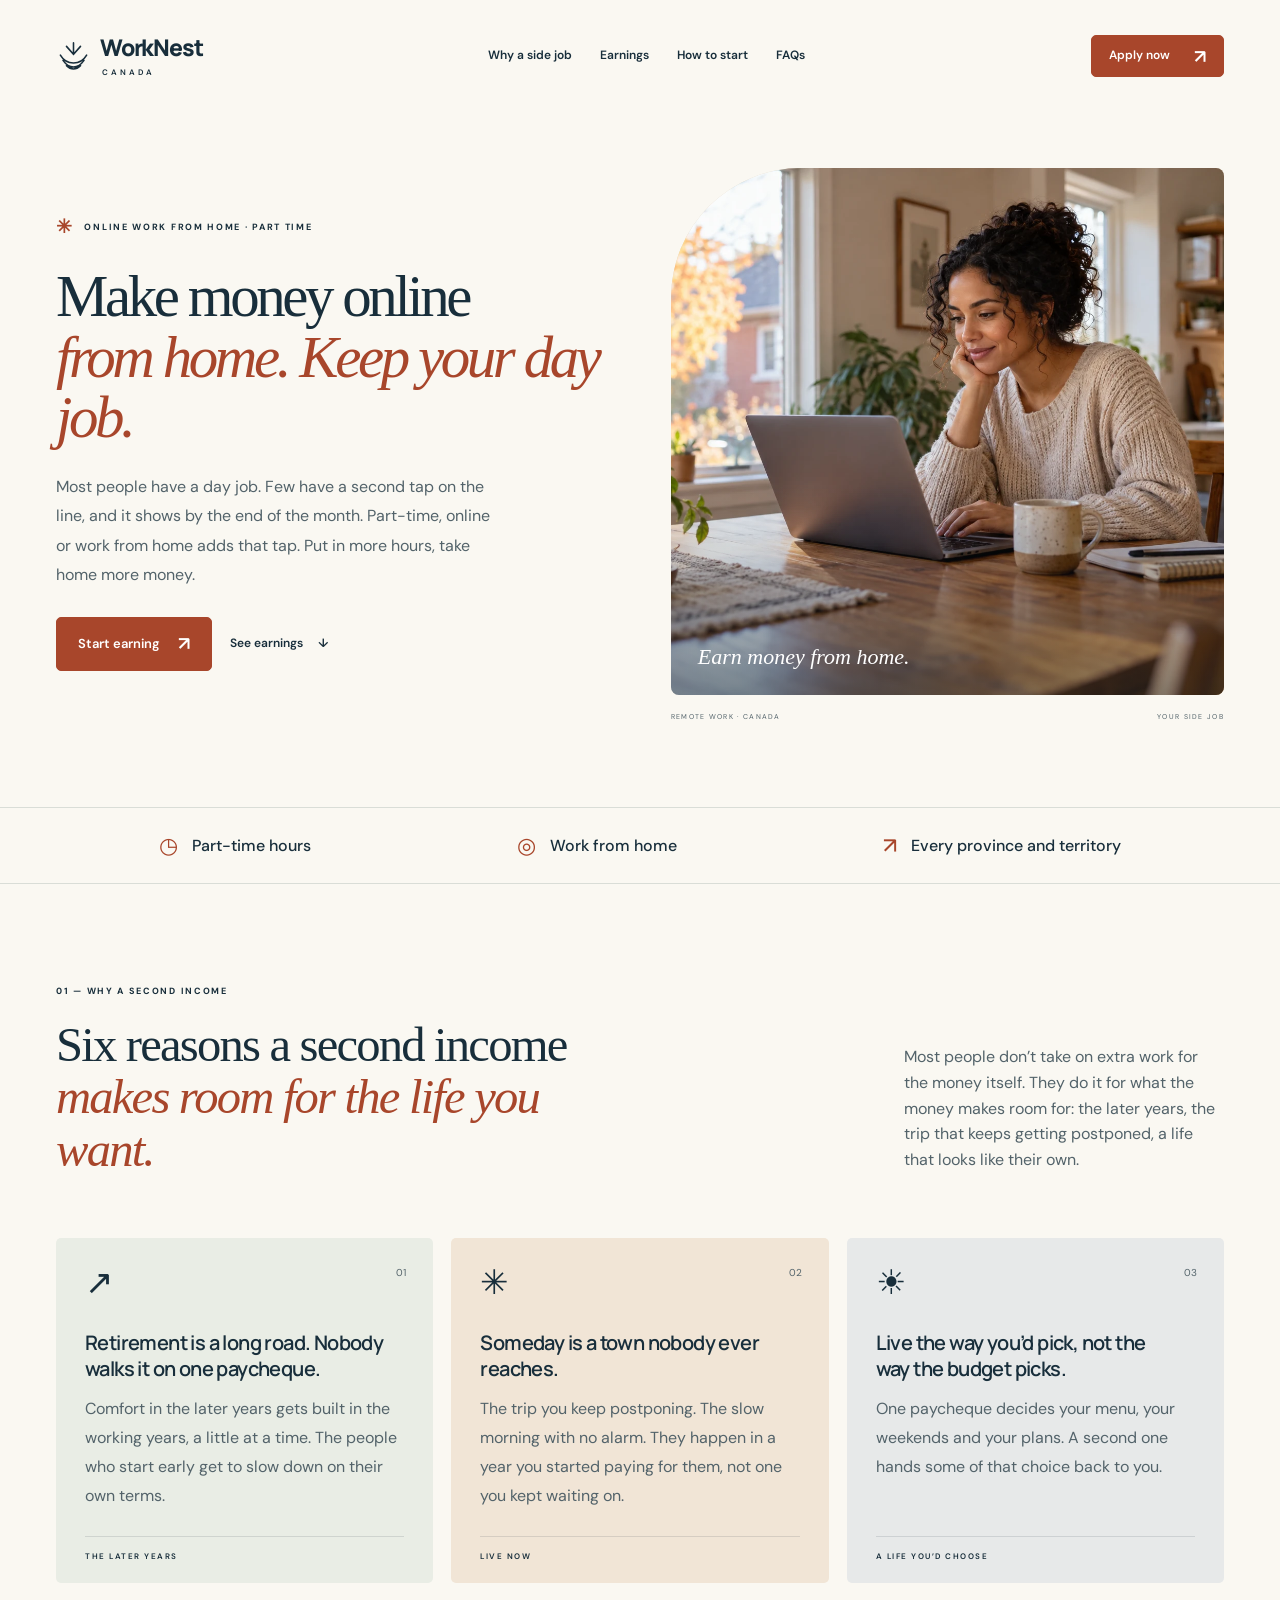
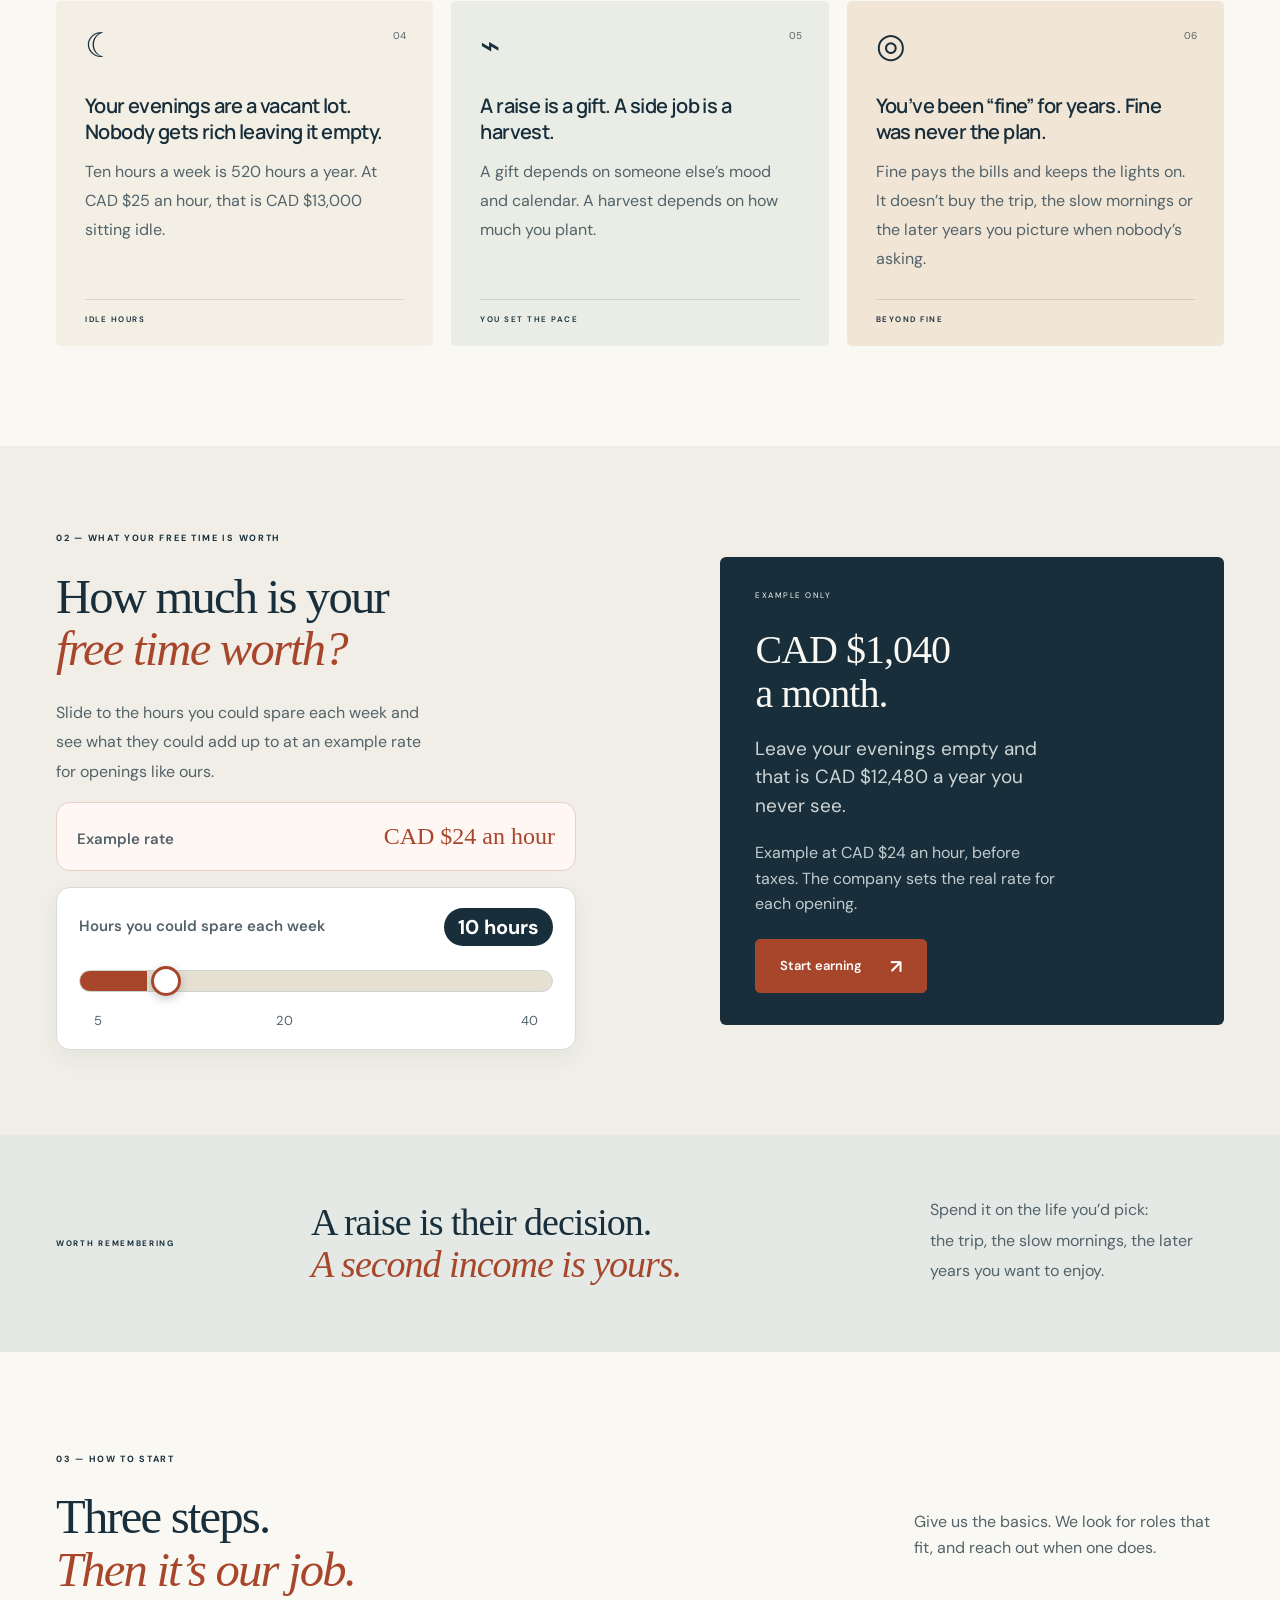
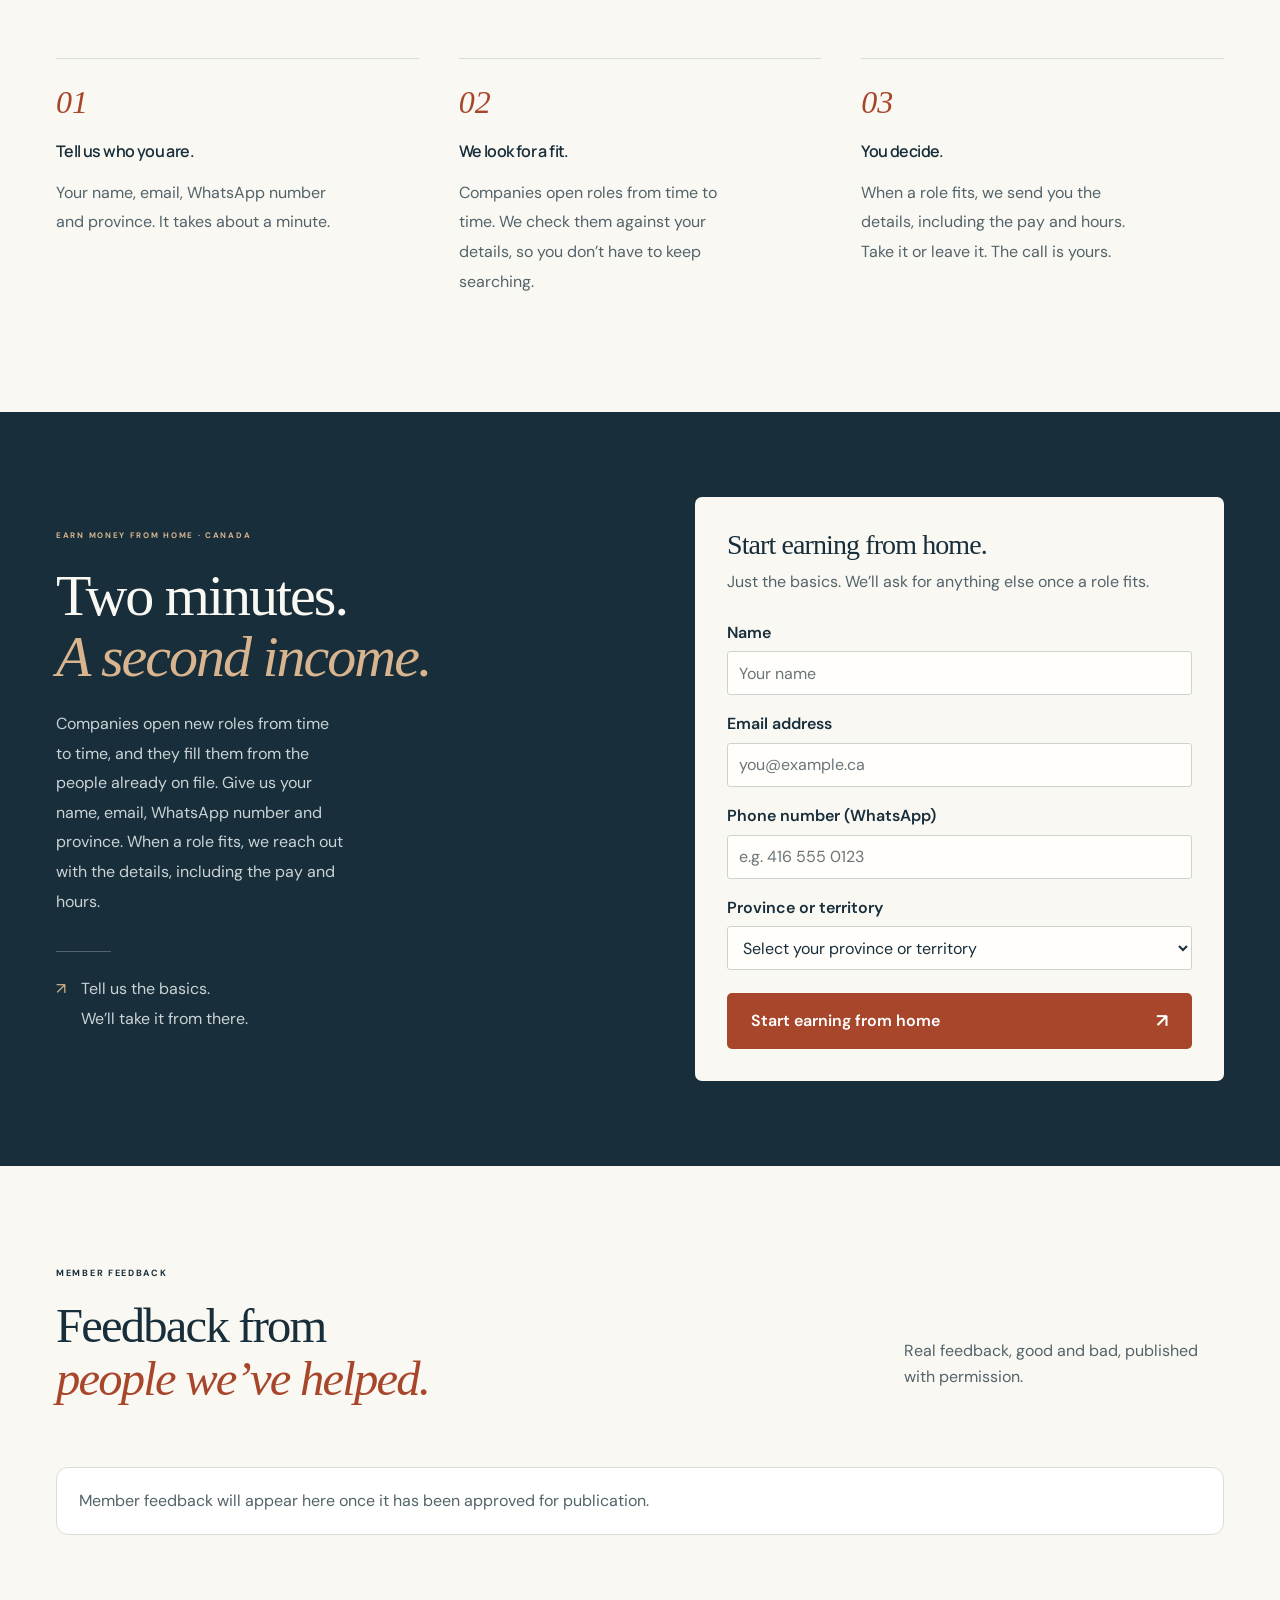
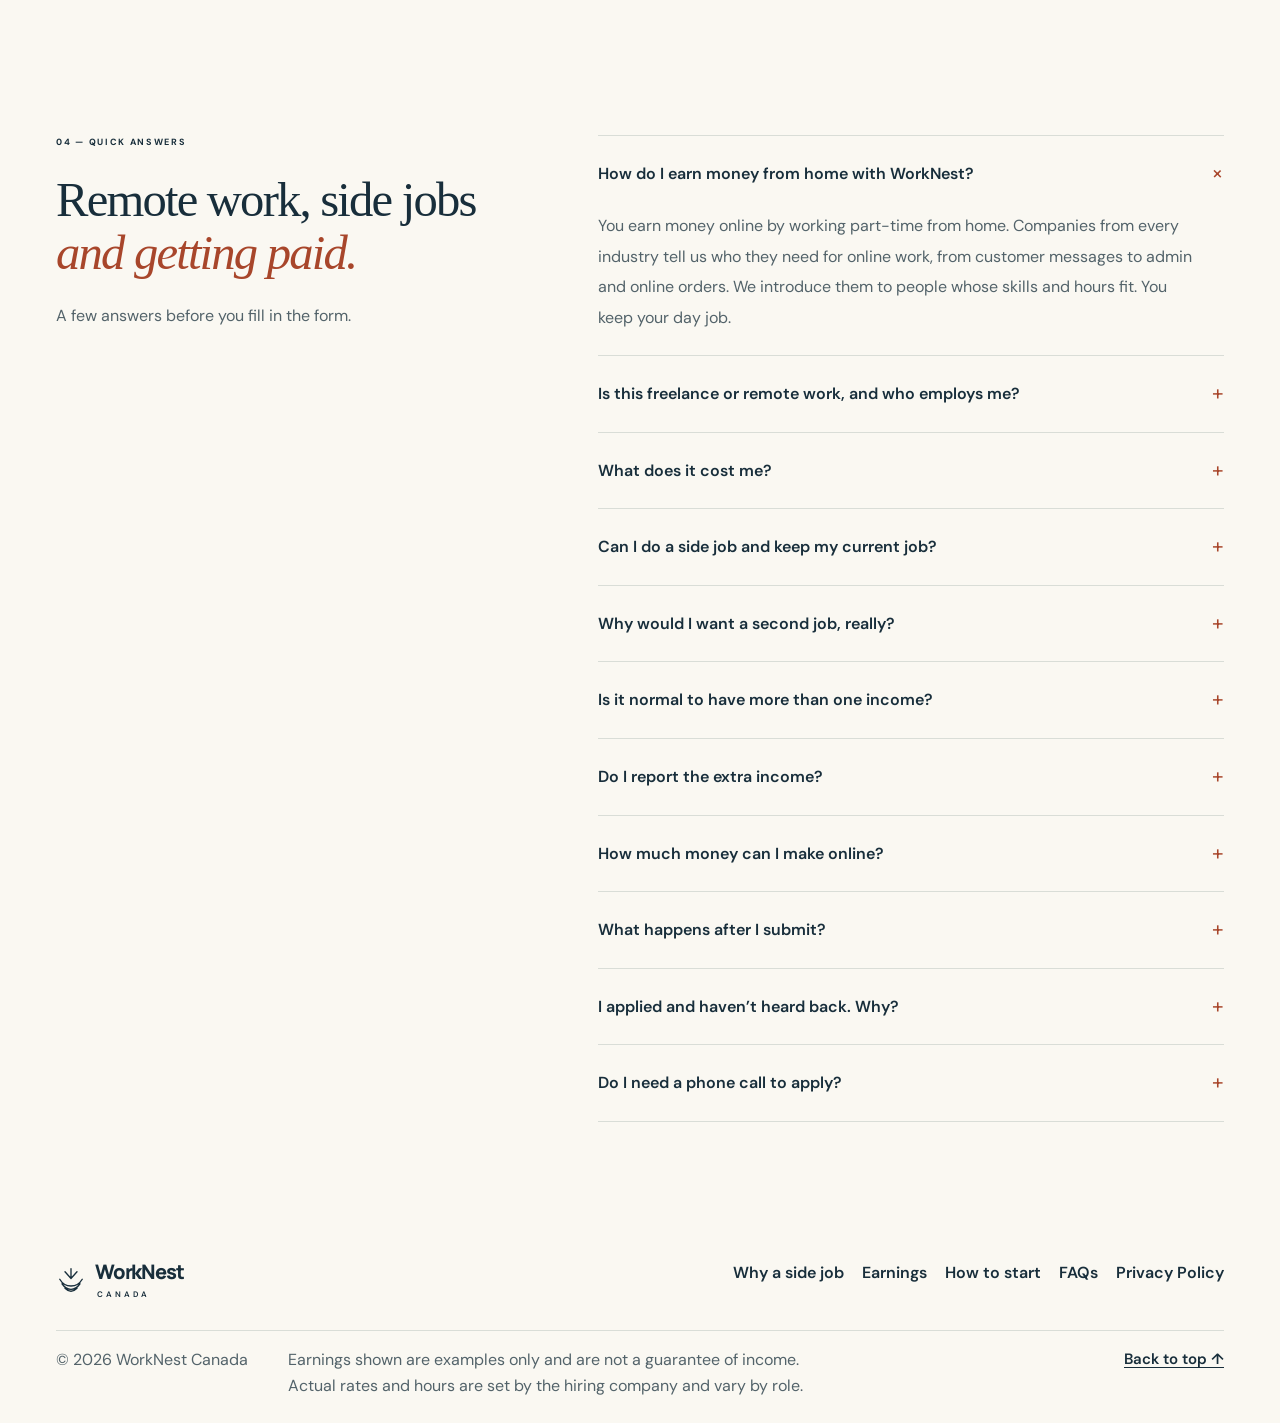
==== commit 772b0644: "Show member feedback section before FAQs Co-authored-by: WeiYan-cdd <weiyansoon-pixel@users.noreply." ====
--- a/index.html
+++ b/index.html
@@ -137,13 +137,13 @@
         </div>
       </div>
     </section>
-<section class="everyday wrap section-space" id="reviews" aria-labelledby="reviews-title" hidden>
+<section class="everyday wrap section-space" id="reviews" aria-labelledby="reviews-title">
       <div class="section-intro">
         <p class="eyebrow">MEMBER FEEDBACK</p>
         <h2 id="reviews-title">Feedback from<br><em>people we’ve helped.</em></h2>
         <p>Real feedback, good and bad, published with permission.</p>
       </div>
-      <div class="review-list" id="review-list"></div>
+      <div class="review-list" id="review-list"><p class="feedback-empty">Member feedback will appear here once it has been approved for publication.</p></div>
     </section>
     <section class="faq-section wrap section-space" id="faq" aria-labelledby="faq-title">
       <div>
--- a/styles.css
+++ b/styles.css
@@ -238,3 +238,5 @@
 .site-footer .back-top{order:initial;flex:0 0 auto;margin-left:auto;padding-top:0;text-align:right;align-self:flex-start}
 @media(max-width:700px){.site-footer .back-top{margin-left:0;text-align:left}}
 @media(max-width:800px){.site-footer{padding-bottom:86px}}
+
+.feedback-empty{grid-column:1/-1;margin:0;padding:20px 22px;border:1px solid var(--line);border-radius:12px;background:#fff;color:var(--muted);font-size:16px}
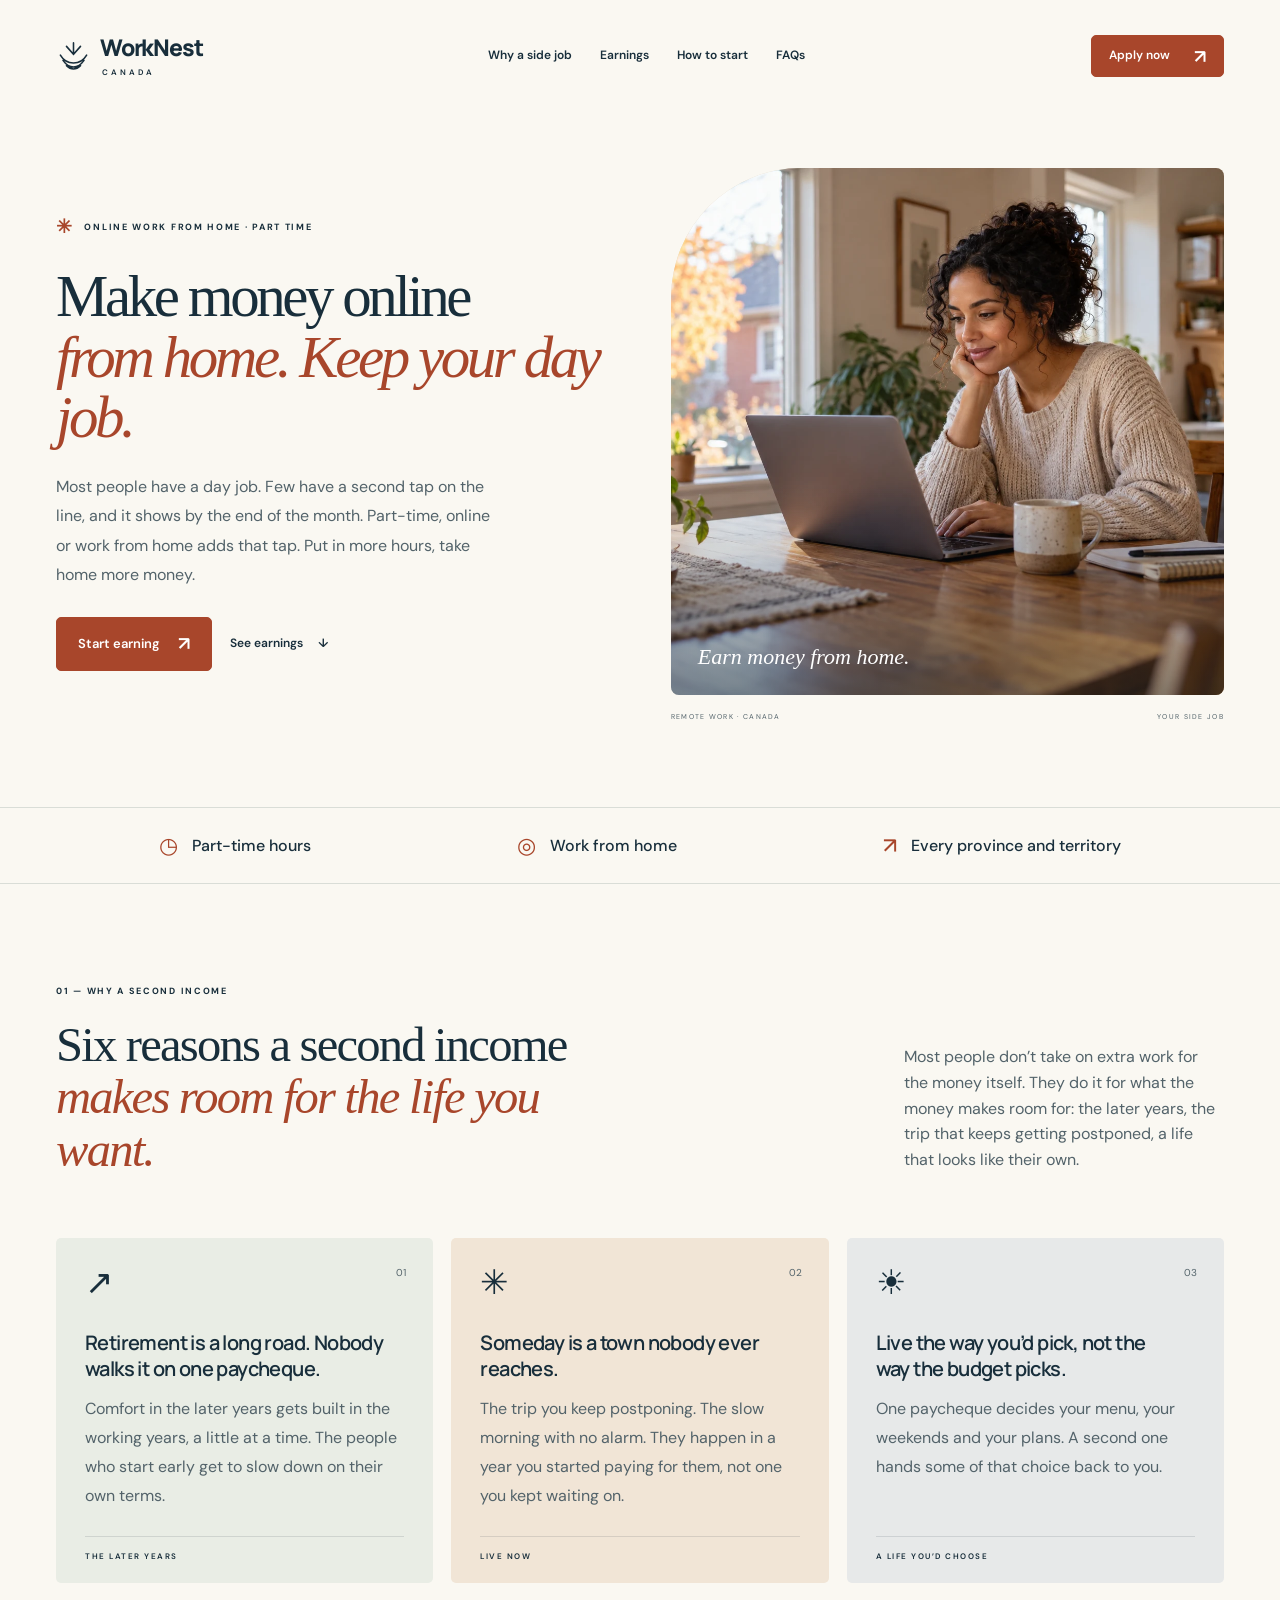
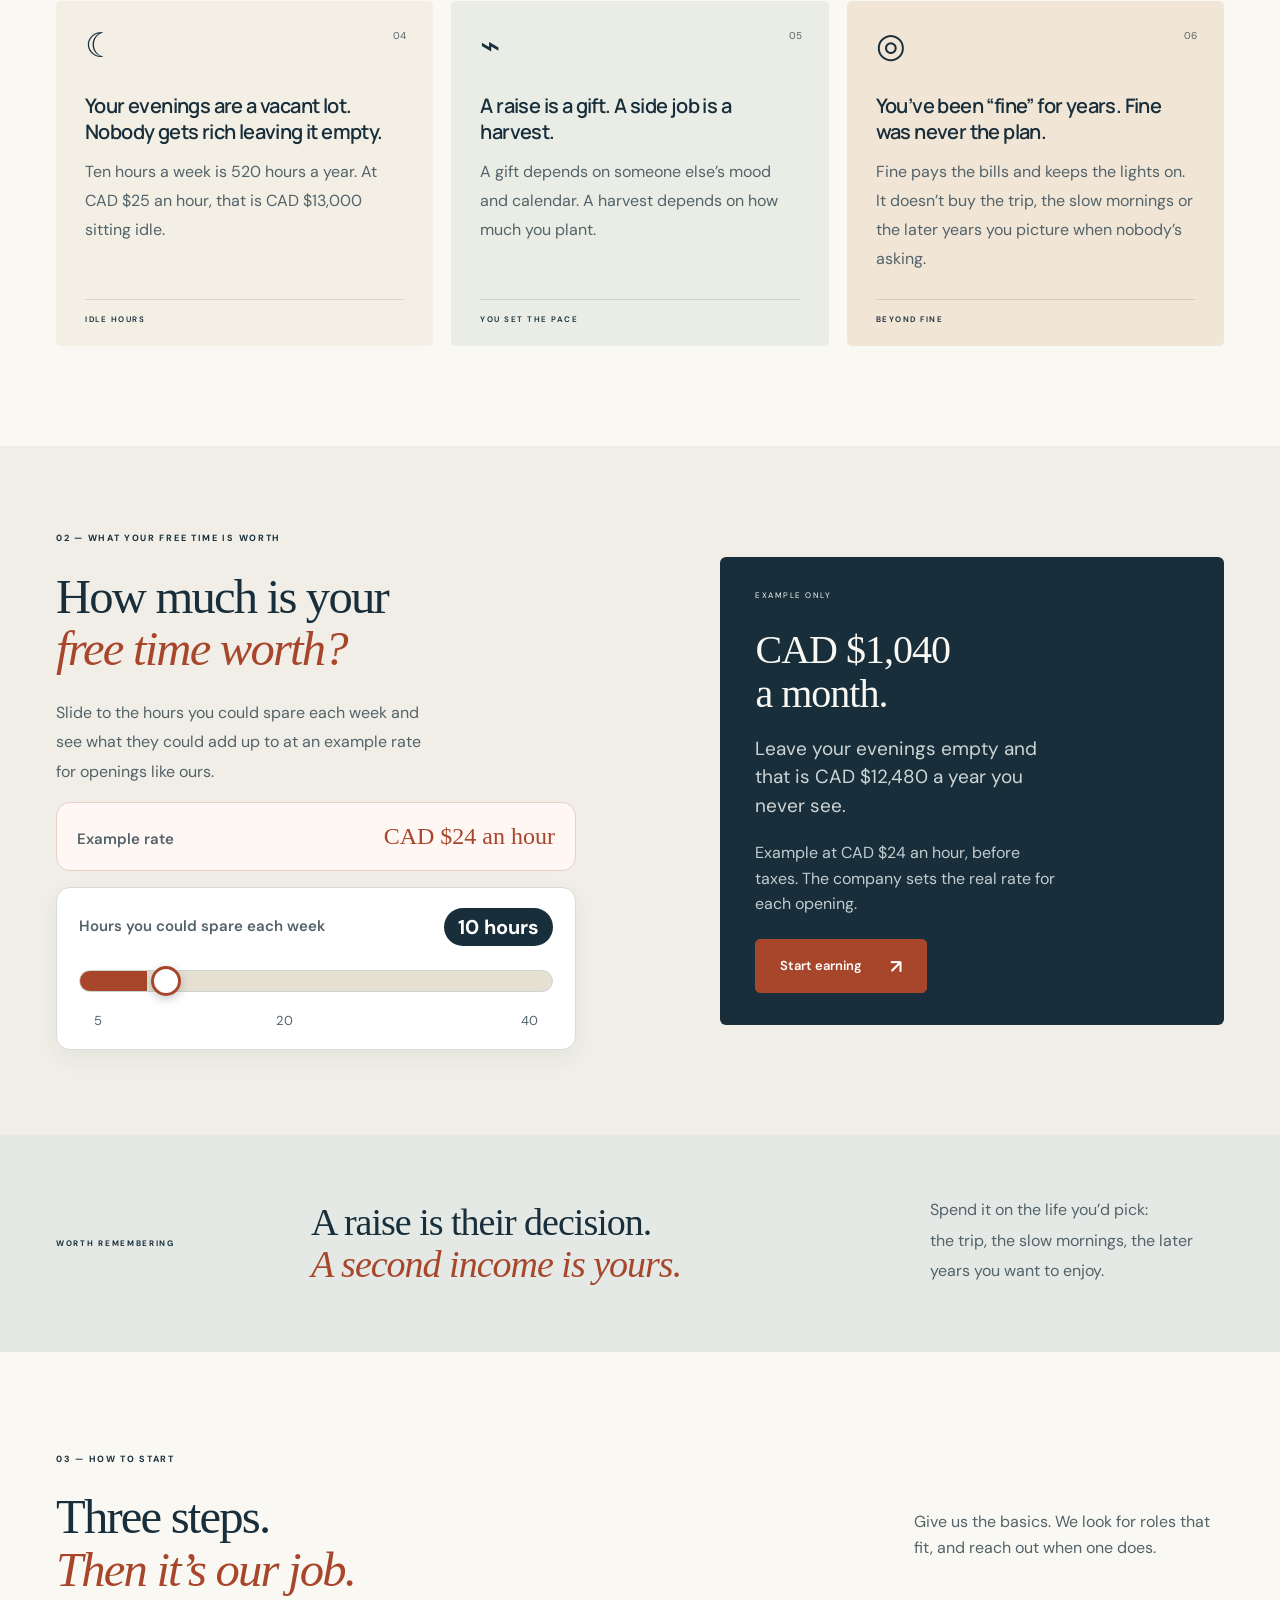
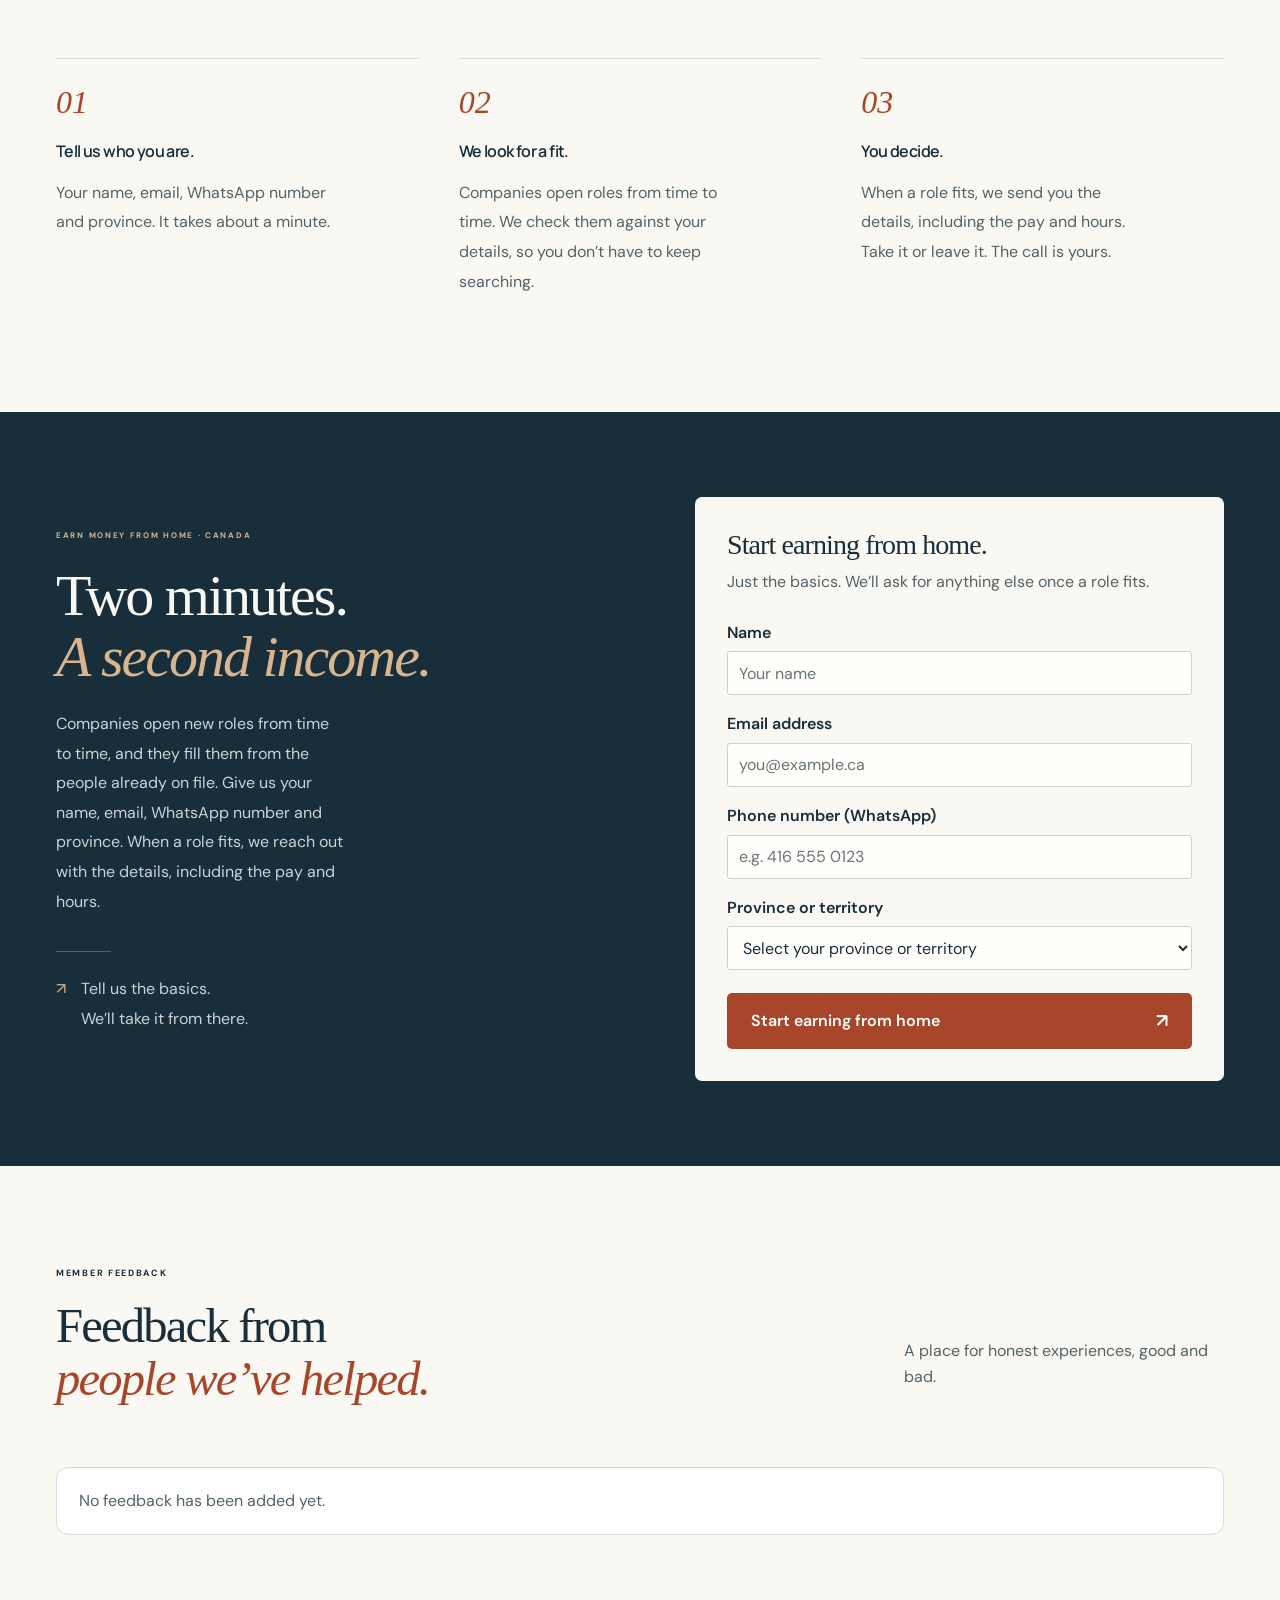
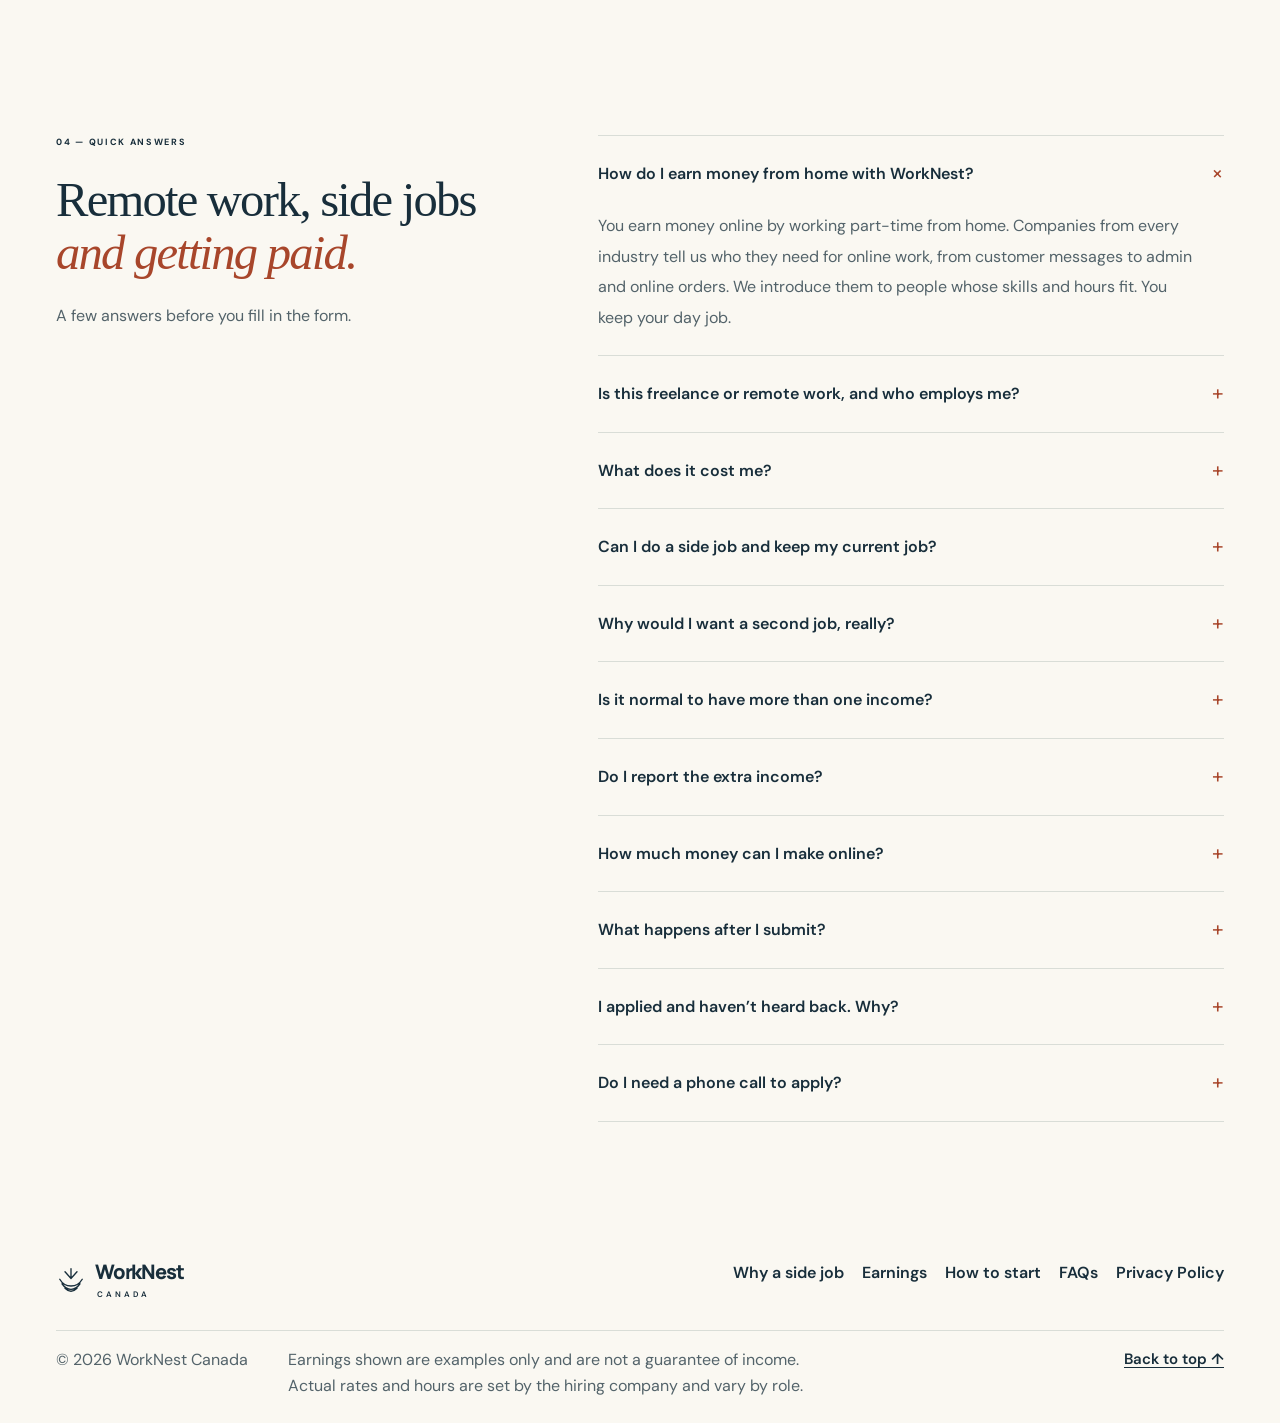
==== commit 87e068dc: "Remove publication-approval wording from feedback section Co-authored-by: WeiYan-cdd <weiyansoon-pix" ====
--- a/index.html
+++ b/index.html
@@ -141,9 +141,9 @@
       <div class="section-intro">
         <p class="eyebrow">MEMBER FEEDBACK</p>
         <h2 id="reviews-title">Feedback from<br><em>people we’ve helped.</em></h2>
-        <p>Real feedback, good and bad, published with permission.</p>
-      </div>
-      <div class="review-list" id="review-list"><p class="feedback-empty">Member feedback will appear here once it has been approved for publication.</p></div>
+        <p>A place for honest experiences, good and bad.</p>
+      </div>
+      <div class="review-list" id="review-list"><p class="feedback-empty">No feedback has been added yet.</p></div>
     </section>
     <section class="faq-section wrap section-space" id="faq" aria-labelledby="faq-title">
       <div>
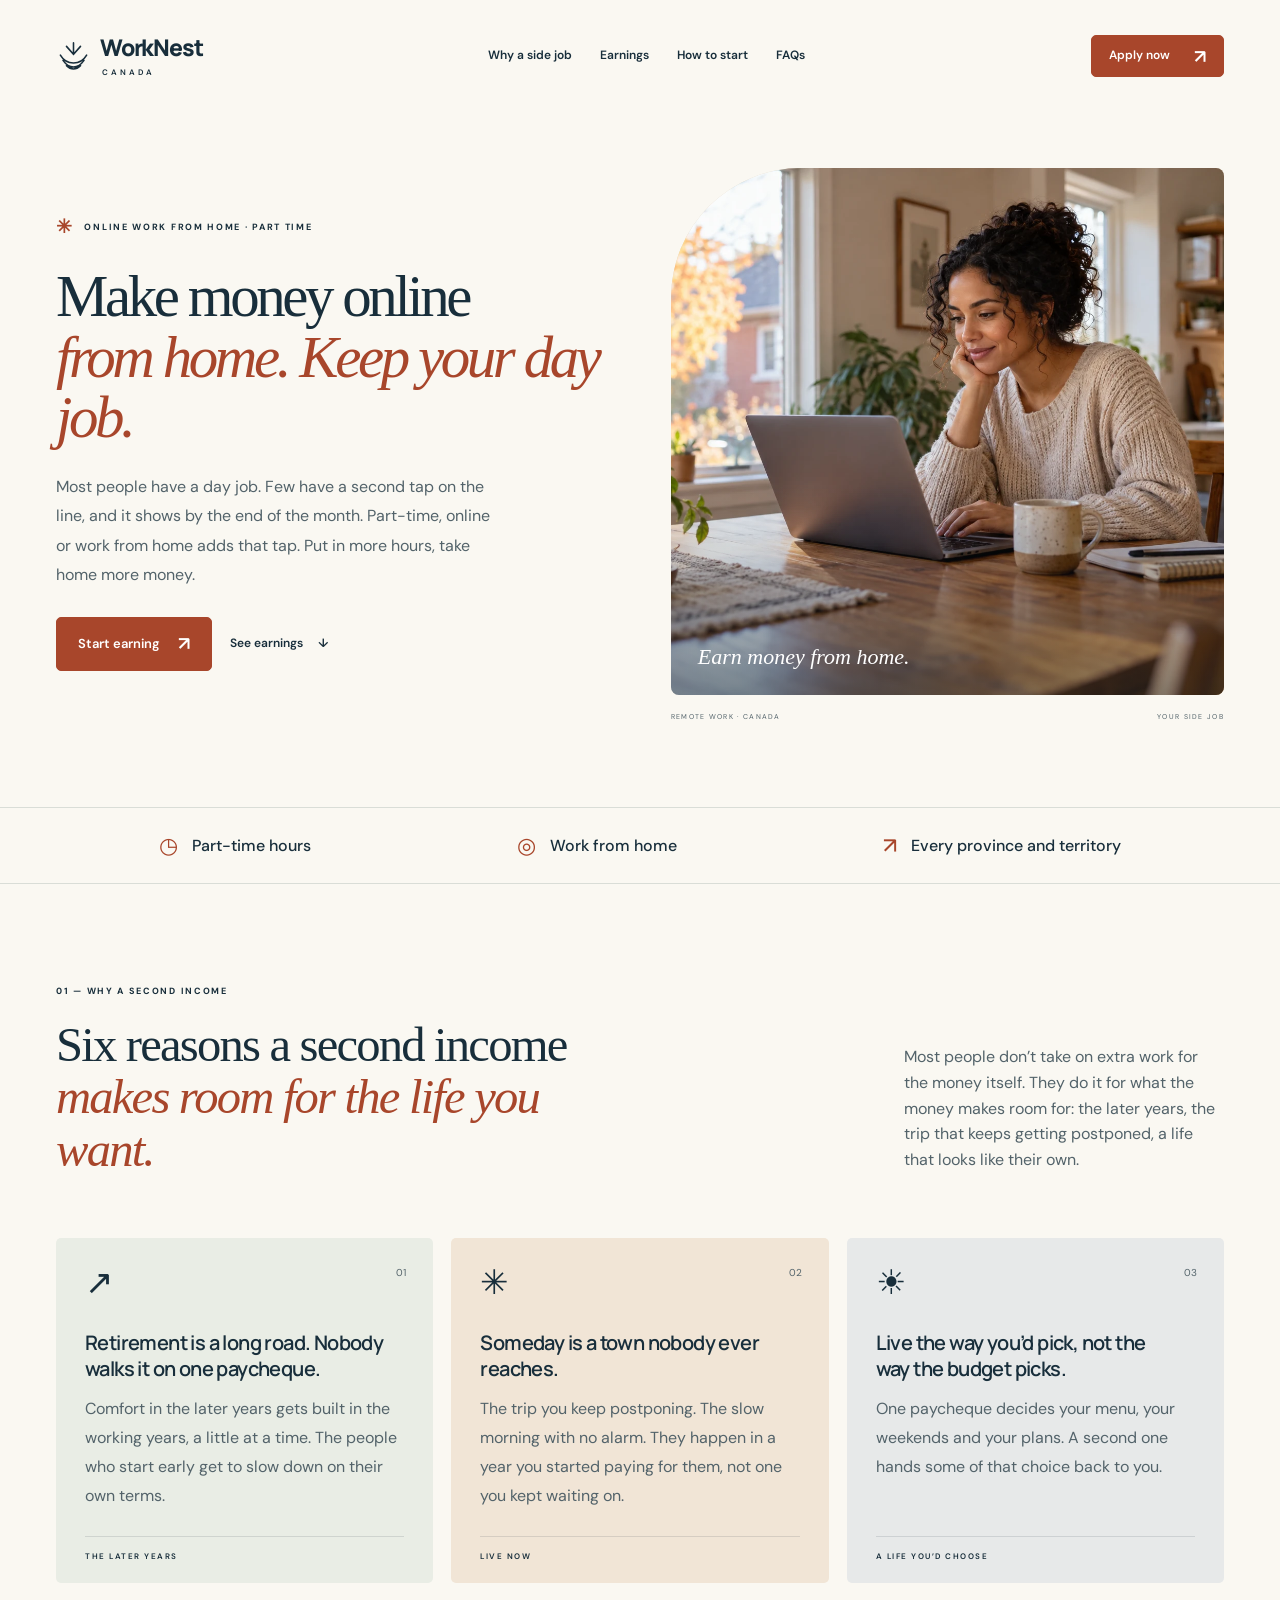
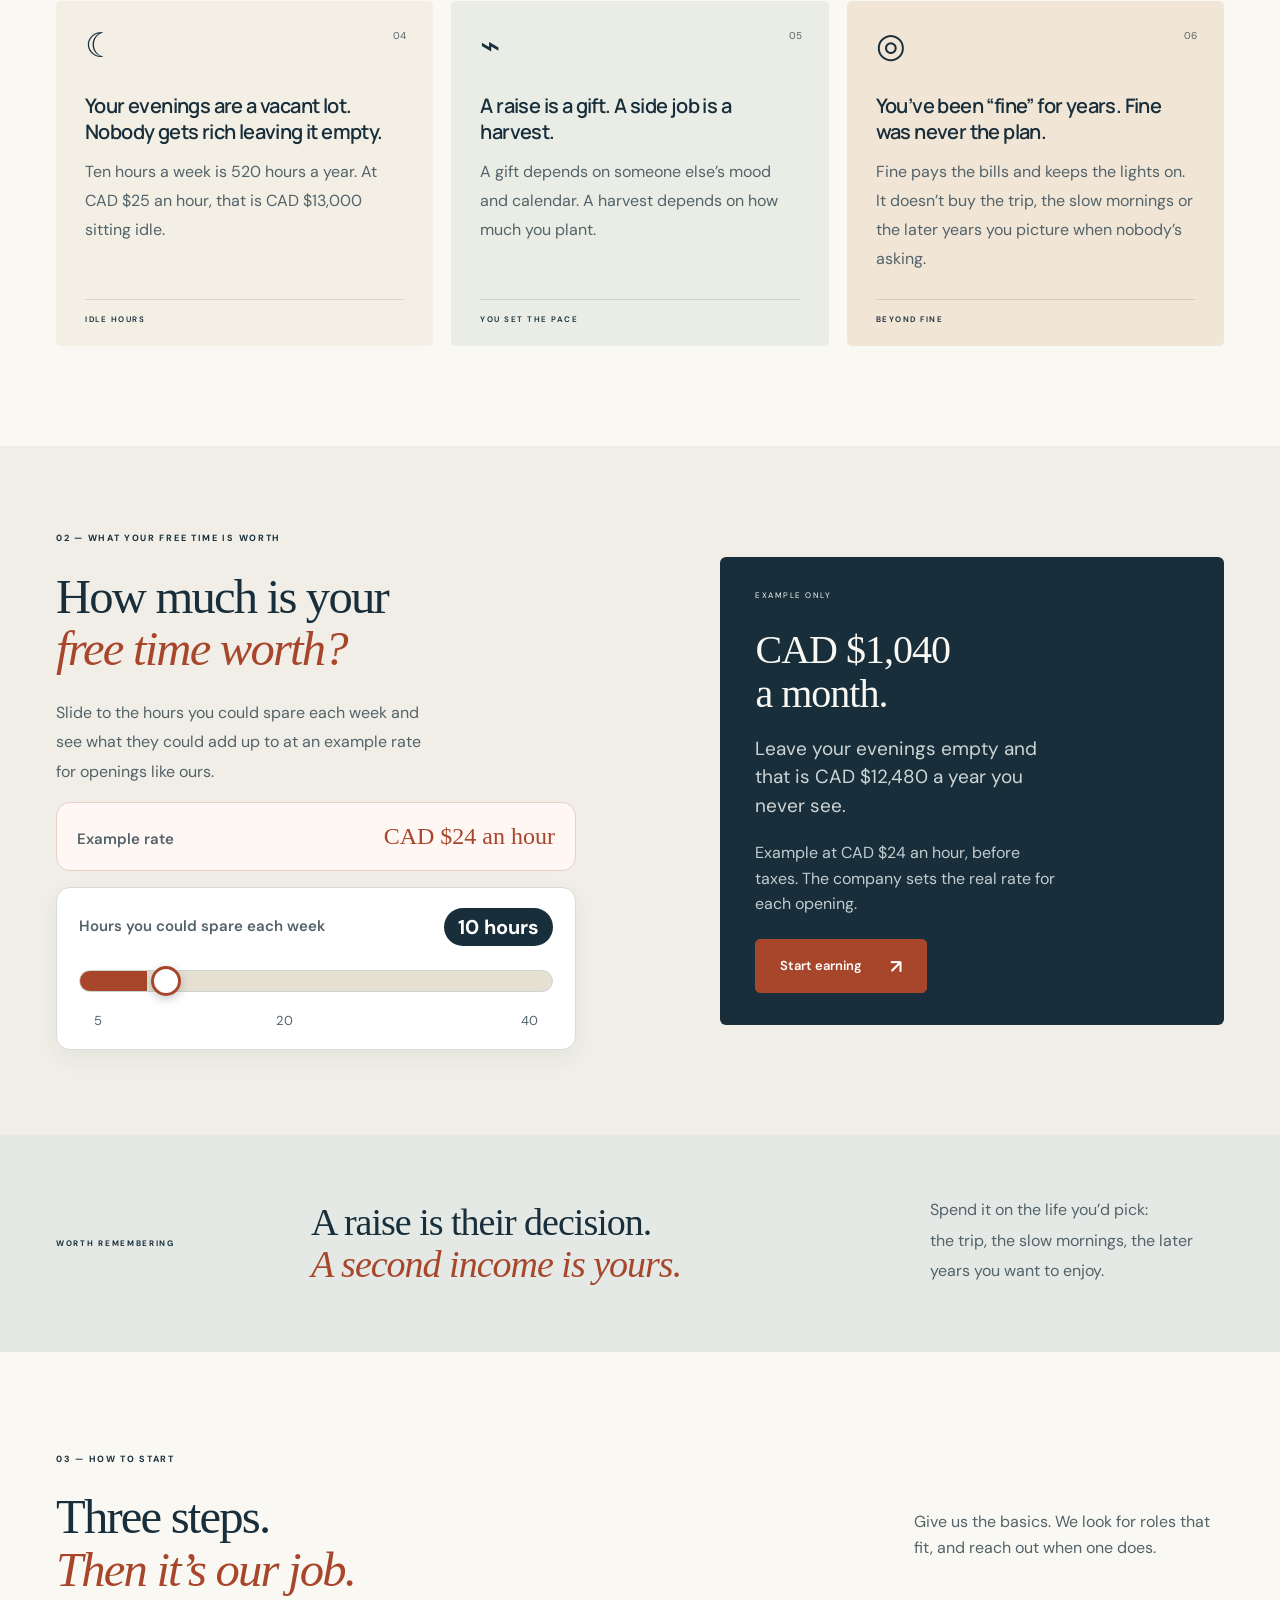
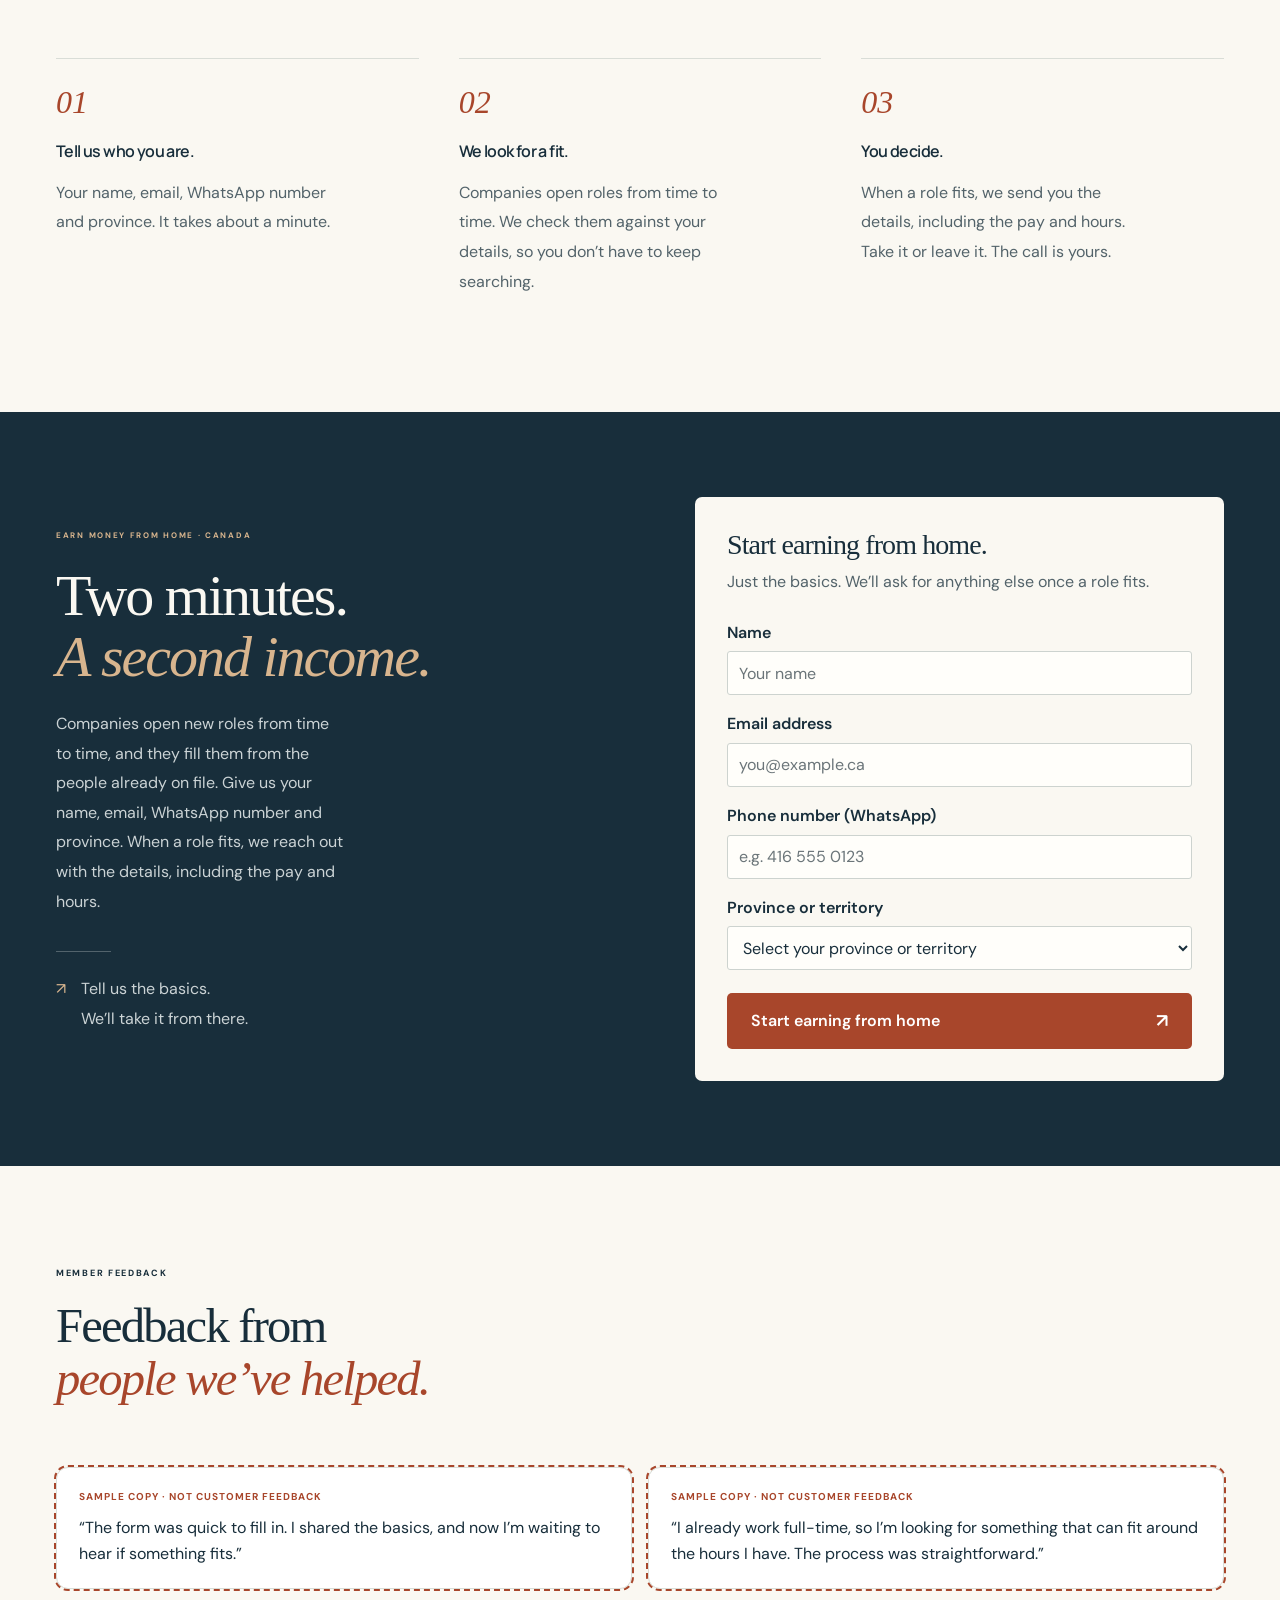
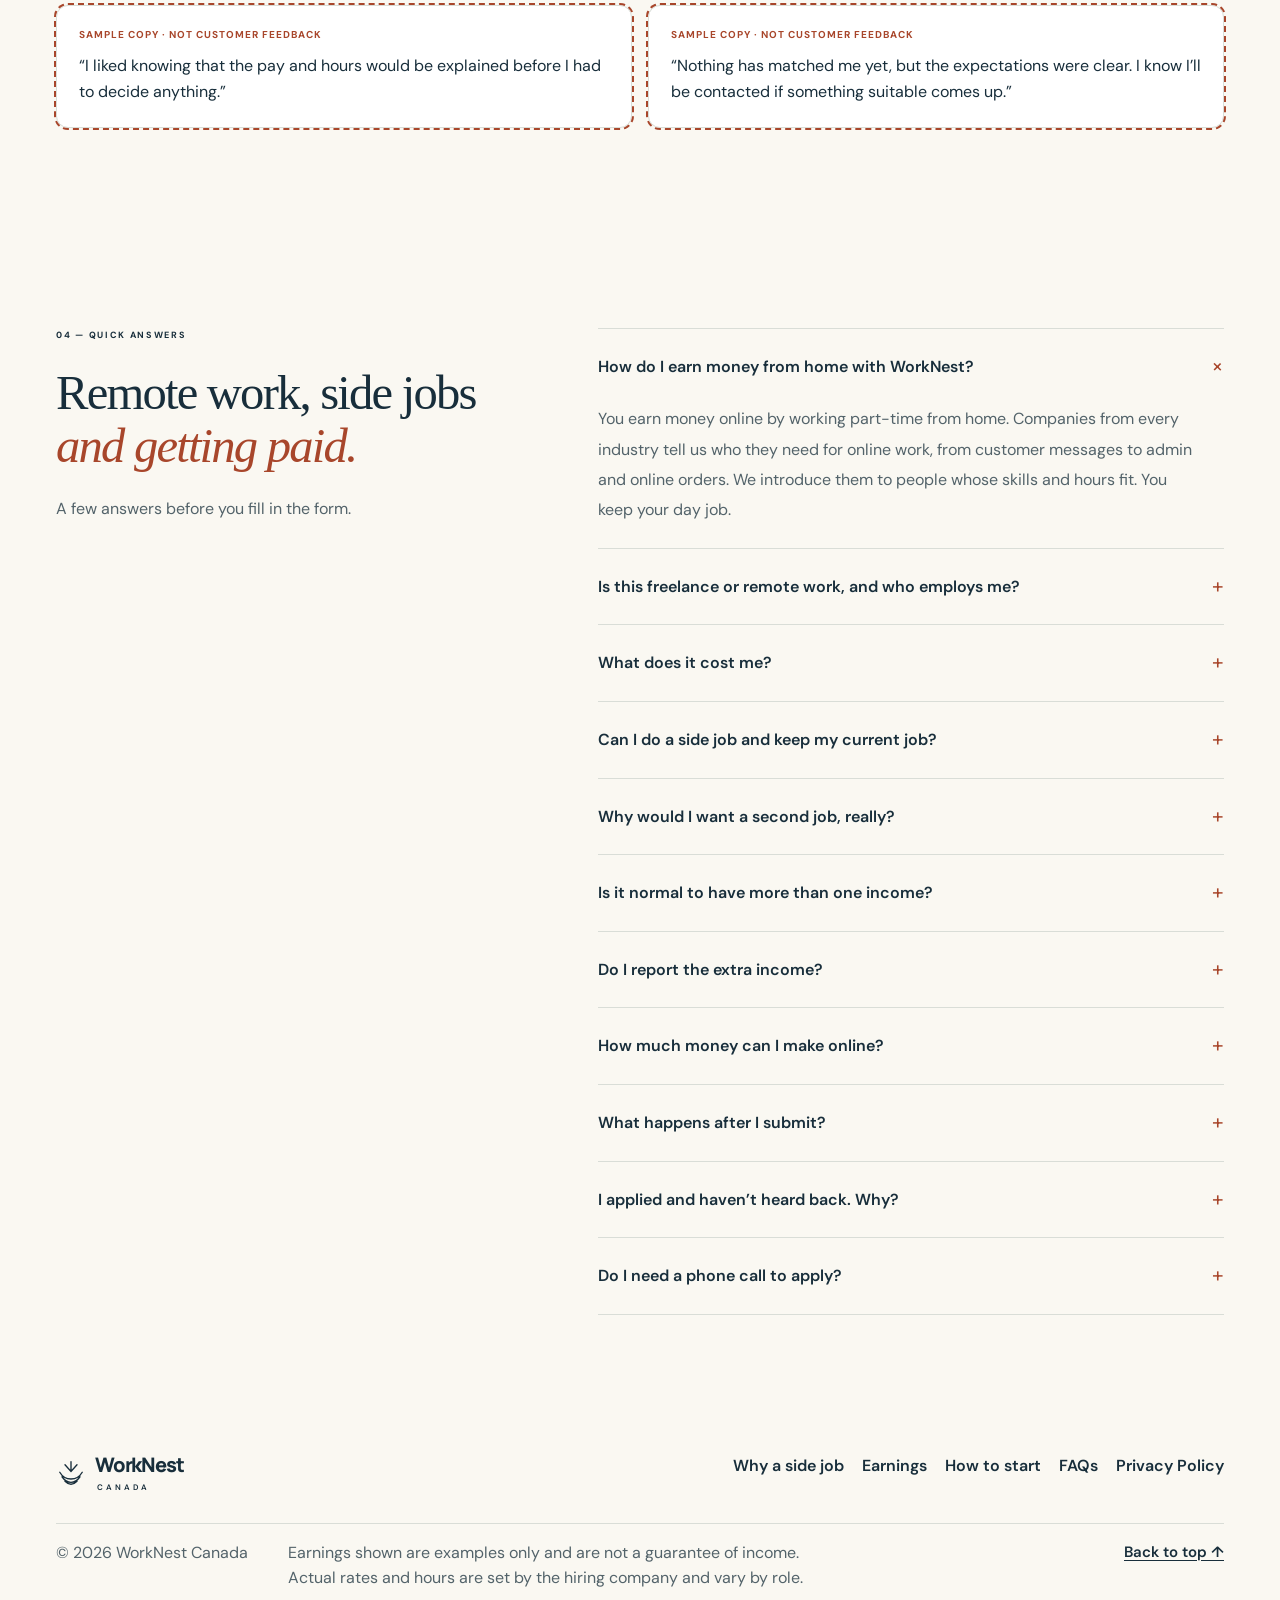
==== commit ac566d89: "Add clearly labelled sample testimonial copy for layout preview Co-authored-by: WeiYan-cdd <weiyanso" ====
--- a/index.html
+++ b/index.html
@@ -141,9 +141,13 @@
       <div class="section-intro">
         <p class="eyebrow">MEMBER FEEDBACK</p>
         <h2 id="reviews-title">Feedback from<br><em>people we’ve helped.</em></h2>
-        <p>A place for honest experiences, good and bad.</p>
-      </div>
-      <div class="review-list" id="review-list"><p class="feedback-empty">No feedback has been added yet.</p></div>
+      </div>
+      <div class="review-list" id="review-list">
+        <article class="review review-sample"><p class="sample-label">SAMPLE COPY · NOT CUSTOMER FEEDBACK</p><p>“The form was quick to fill in. I shared the basics, and now I’m waiting to hear if something fits.”</p></article>
+        <article class="review review-sample"><p class="sample-label">SAMPLE COPY · NOT CUSTOMER FEEDBACK</p><p>“I already work full-time, so I’m looking for something that can fit around the hours I have. The process was straightforward.”</p></article>
+        <article class="review review-sample"><p class="sample-label">SAMPLE COPY · NOT CUSTOMER FEEDBACK</p><p>“I liked knowing that the pay and hours would be explained before I had to decide anything.”</p></article>
+        <article class="review review-sample"><p class="sample-label">SAMPLE COPY · NOT CUSTOMER FEEDBACK</p><p>“Nothing has matched me yet, but the expectations were clear. I know I’ll be contacted if something suitable comes up.”</p></article>
+      </div>
     </section>
     <section class="faq-section wrap section-space" id="faq" aria-labelledby="faq-title">
       <div>
--- a/styles.css
+++ b/styles.css
@@ -240,3 +240,7 @@
 @media(max-width:800px){.site-footer{padding-bottom:86px}}
 
 .feedback-empty{grid-column:1/-1;margin:0;padding:20px 22px;border:1px solid var(--line);border-radius:12px;background:#fff;color:var(--muted);font-size:16px}
+
+.sample-label{margin:0 0 12px!important;font-size:10px!important;line-height:1.3!important;letter-spacing:1px;color:var(--rust)!important;font-weight:700}
+#review-list:has(.review-sample){grid-template-columns:repeat(2,1fr)}
+@media(max-width:700px){#review-list:has(.review-sample){grid-template-columns:1fr}}
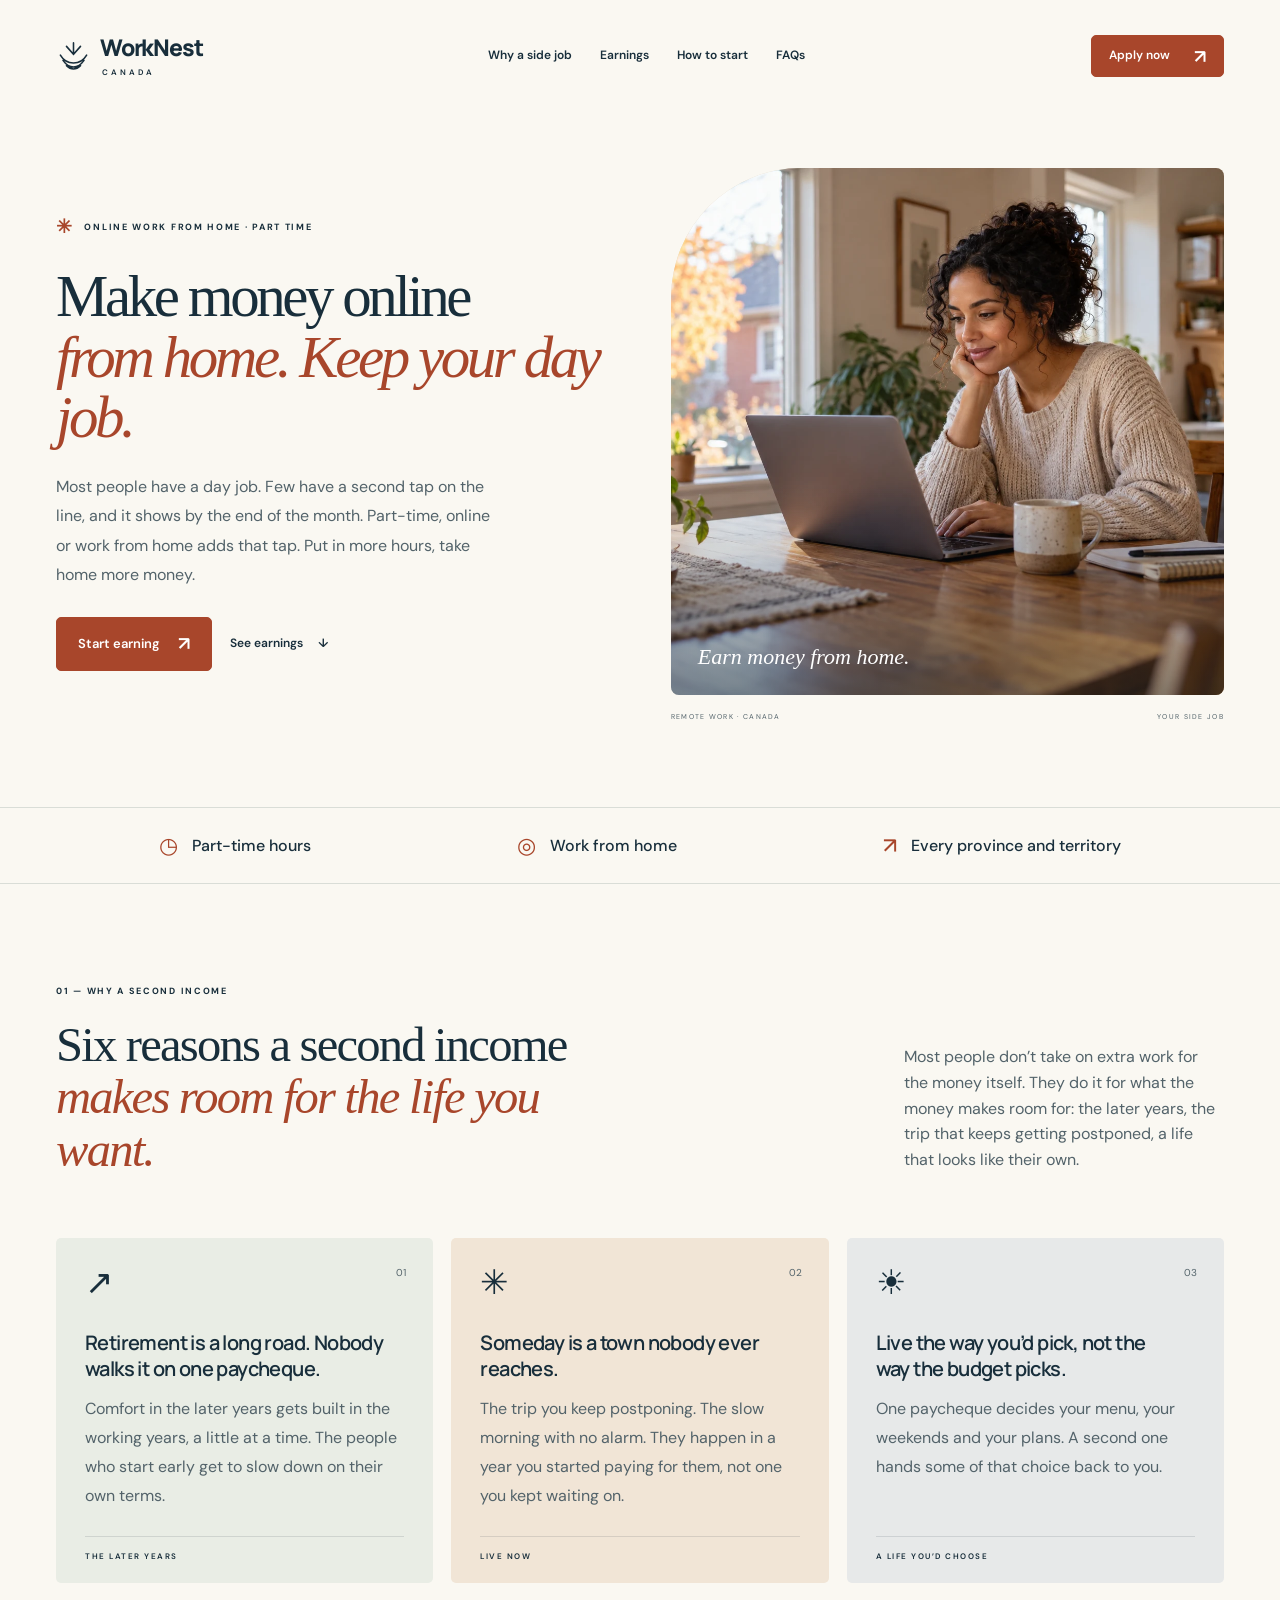
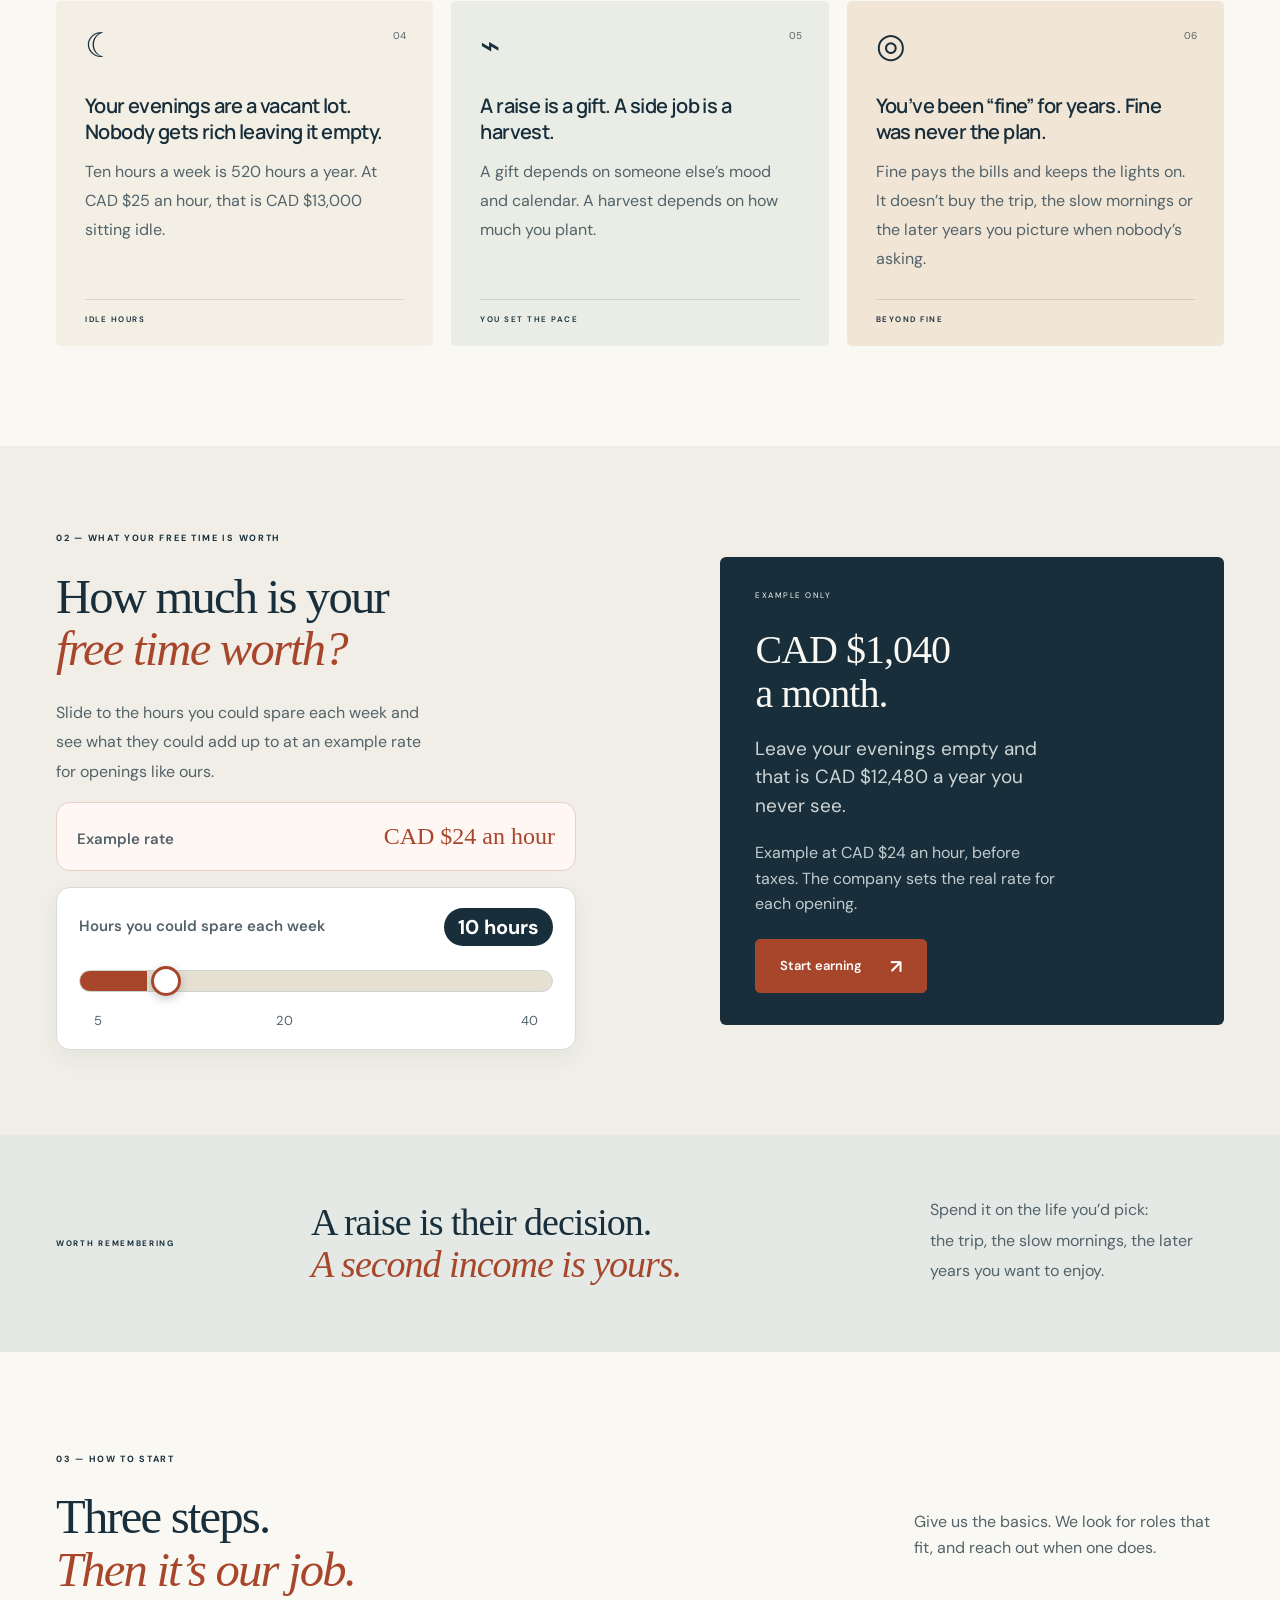
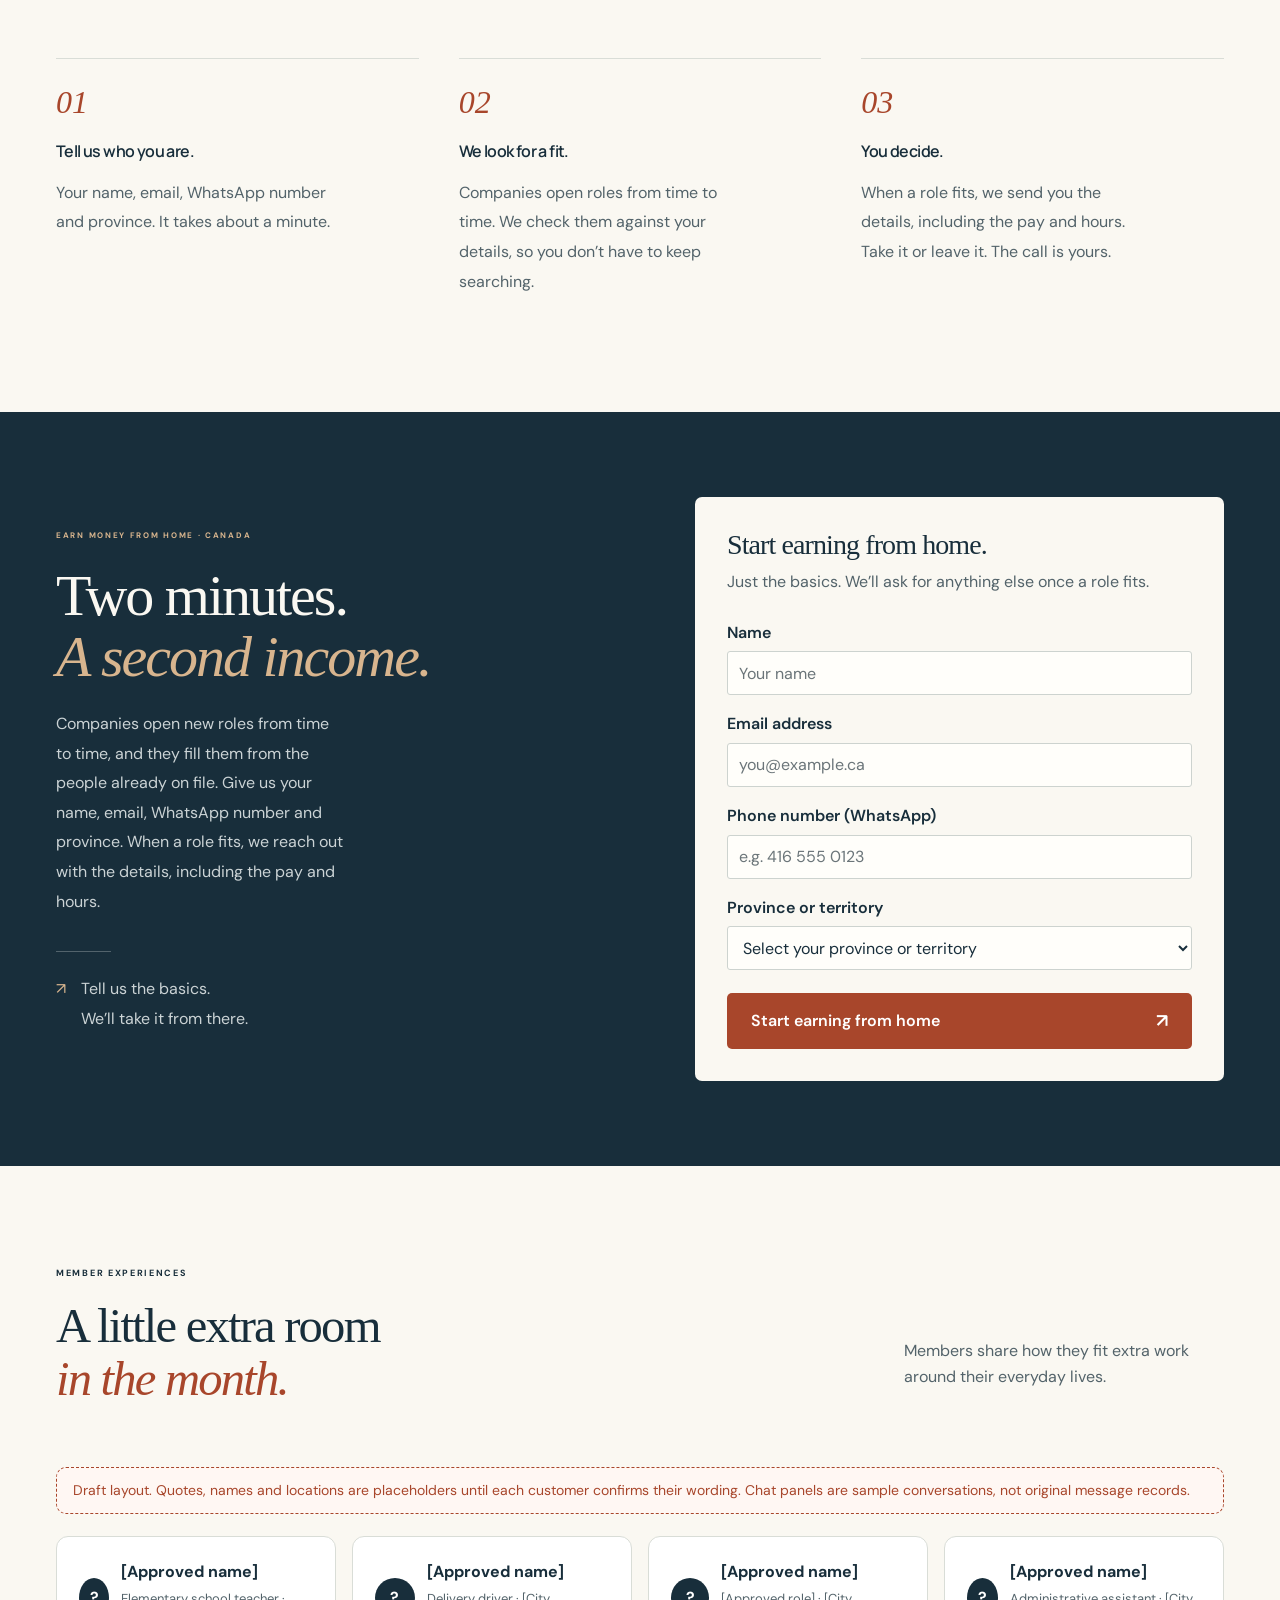
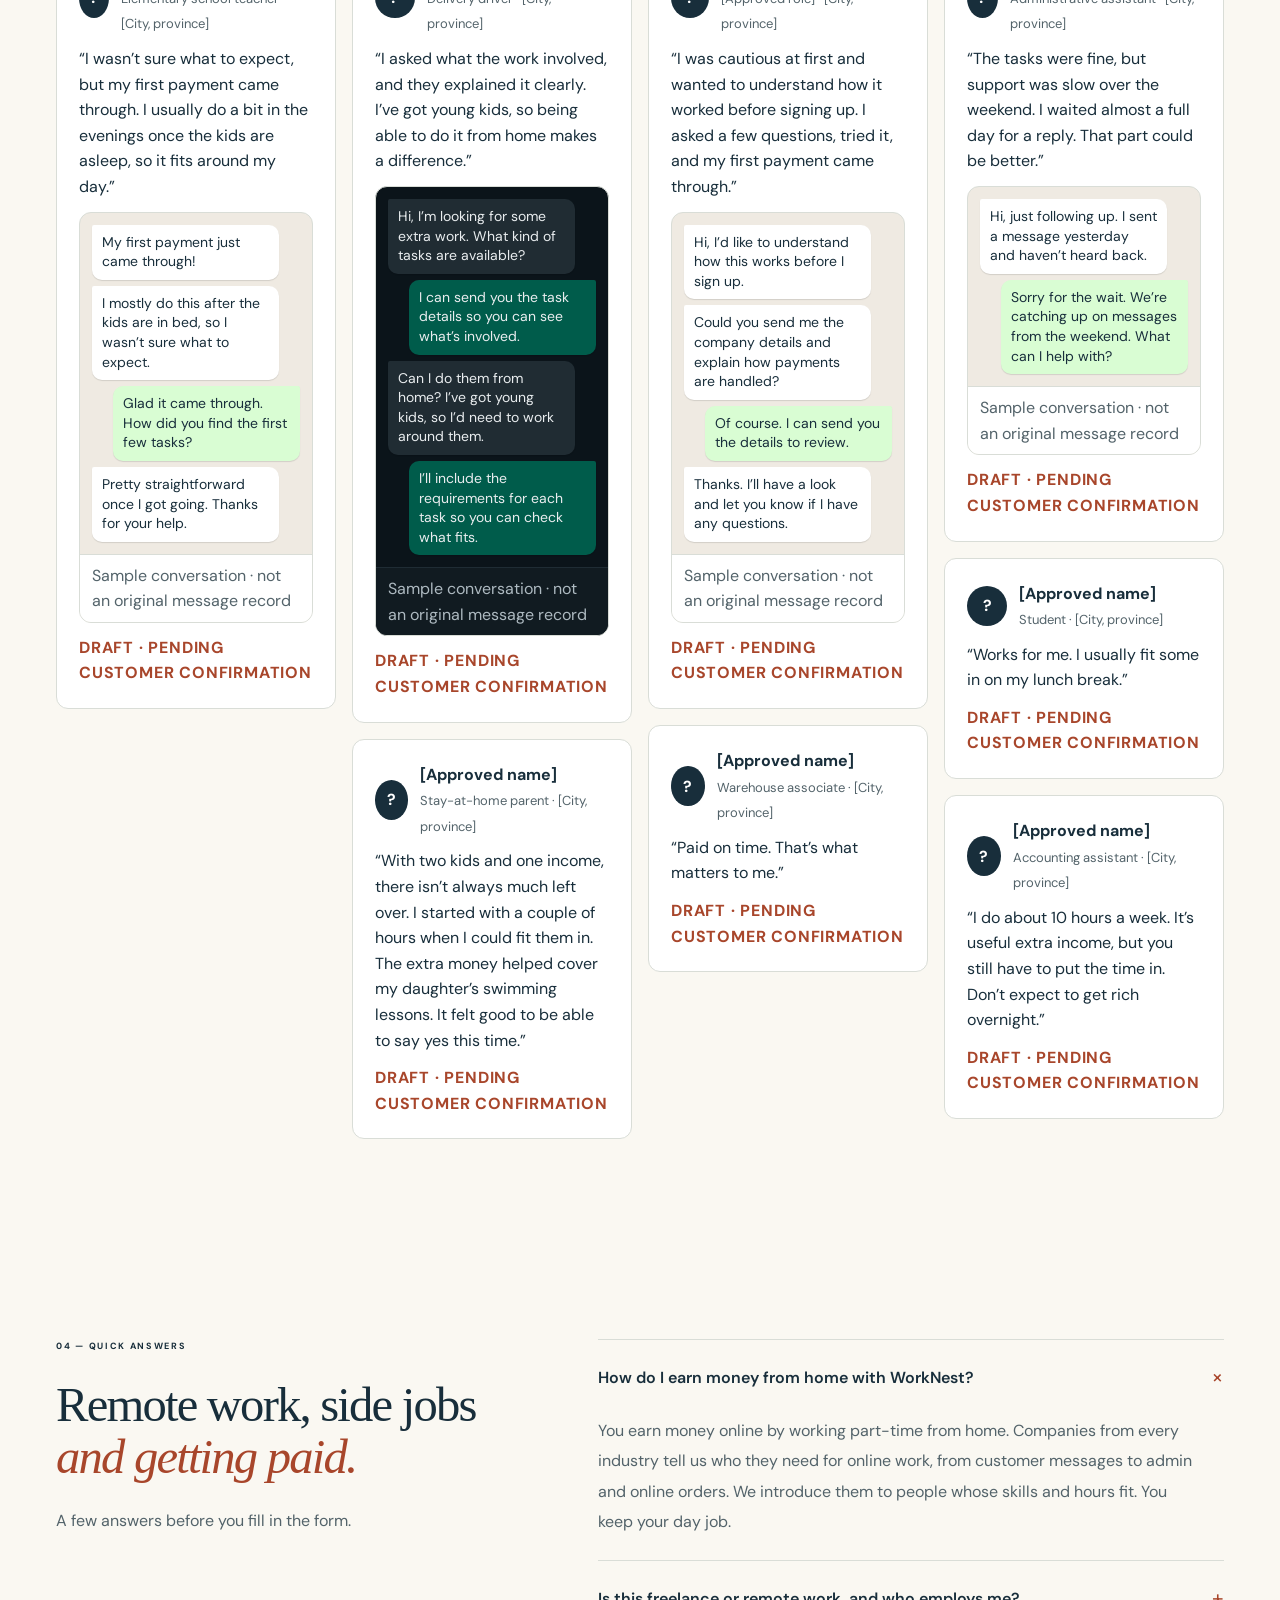
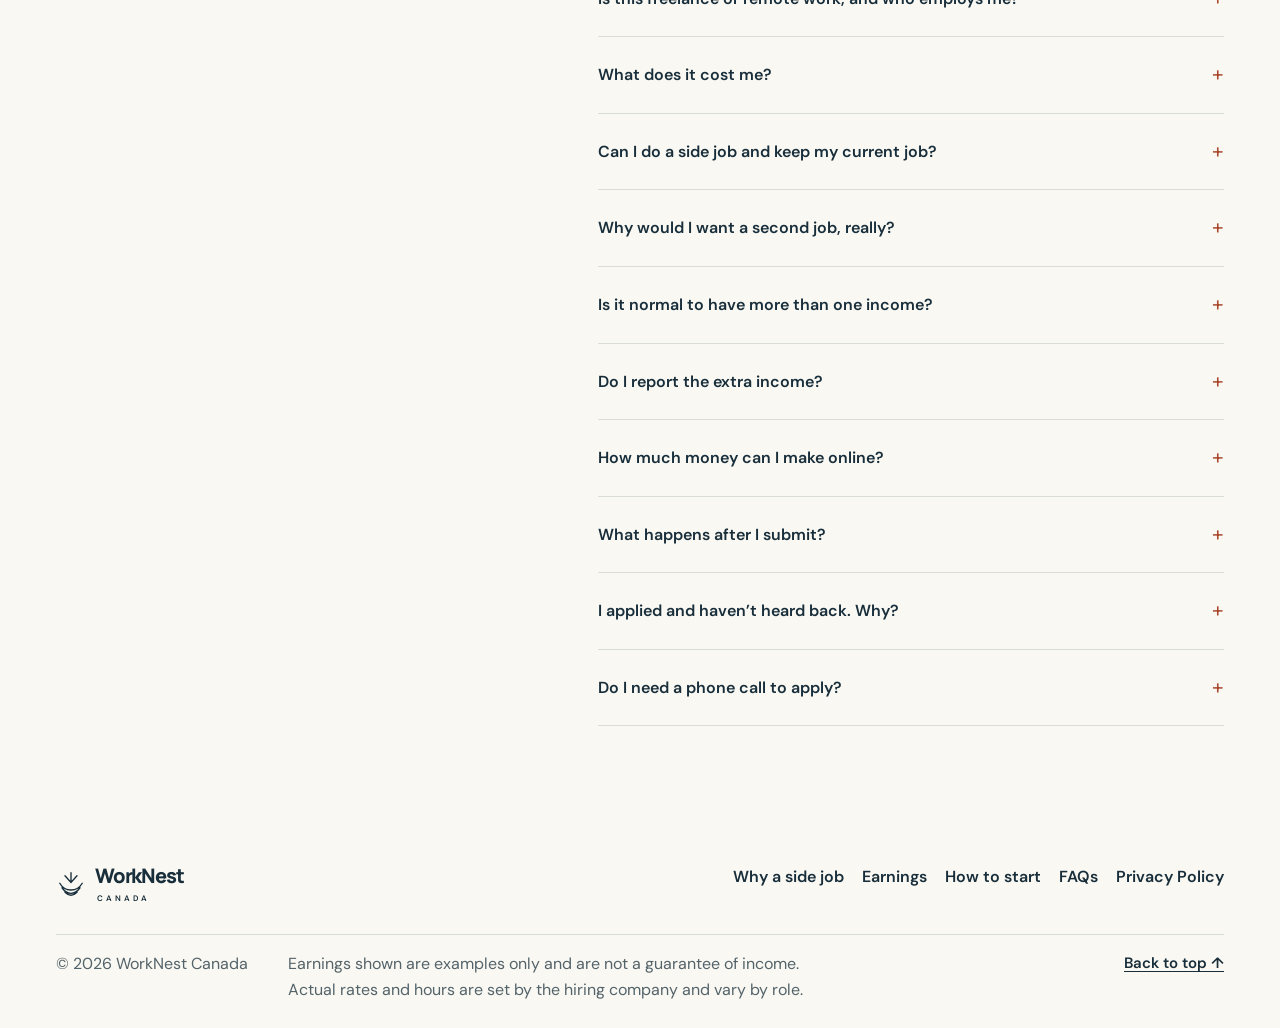
==== commit 26b9ba7d: "Build member experiences draft layout from the editorial draft, placeholders intact Co-authored-by: " ====
--- a/index.html
+++ b/index.html
@@ -139,14 +139,20 @@
     </section>
 <section class="everyday wrap section-space" id="reviews" aria-labelledby="reviews-title">
       <div class="section-intro">
-        <p class="eyebrow">MEMBER FEEDBACK</p>
-        <h2 id="reviews-title">Feedback from<br><em>people we’ve helped.</em></h2>
-      </div>
-      <div class="review-list" id="review-list">
-        <article class="review review-sample"><p class="sample-label">SAMPLE COPY · NOT CUSTOMER FEEDBACK</p><p>“The form was quick to fill in. I shared the basics, and now I’m waiting to hear if something fits.”</p></article>
-        <article class="review review-sample"><p class="sample-label">SAMPLE COPY · NOT CUSTOMER FEEDBACK</p><p>“I already work full-time, so I’m looking for something that can fit around the hours I have. The process was straightforward.”</p></article>
-        <article class="review review-sample"><p class="sample-label">SAMPLE COPY · NOT CUSTOMER FEEDBACK</p><p>“I liked knowing that the pay and hours would be explained before I had to decide anything.”</p></article>
-        <article class="review review-sample"><p class="sample-label">SAMPLE COPY · NOT CUSTOMER FEEDBACK</p><p>“Nothing has matched me yet, but the expectations were clear. I know I’ll be contacted if something suitable comes up.”</p></article>
+        <p class="eyebrow">MEMBER EXPERIENCES</p>
+        <h2 id="reviews-title">A little extra room<br><em>in the month.</em></h2>
+        <p>Members share how they fit extra work around their everyday lives.</p>
+      </div>
+      <p class="draft-banner">Draft layout. Quotes, names and locations are placeholders until each customer confirms their wording. Chat panels are sample conversations, not original message records.</p>
+      <div class="review-list review-masonry" id="review-list">
+        <article class="review"><div class="review-top"><span class="review-avatar" aria-hidden="true">?</span><div><strong>[Approved name]</strong><small>Elementary school teacher · [City, province]</small></div></div><p class="review-text">“I wasn’t sure what to expect, but my first payment came through. I usually do a bit in the evenings once the kids are asleep, so it fits around my day.”</p><div class="review-chat light"><div class="chat-body"><p class="msg in">My first payment just came through!</p><p class="msg in">I mostly do this after the kids are in bed, so I wasn’t sure what to expect.</p><p class="msg out">Glad it came through. How did you find the first few tasks?</p><p class="msg in">Pretty straightforward once I got going. Thanks for your help.</p></div><p class="chat-caption">Sample conversation · not an original message record</p></div><p class="review-draft">Draft · pending customer confirmation</p></article>
+        <article class="review"><div class="review-top"><span class="review-avatar" aria-hidden="true">?</span><div><strong>[Approved name]</strong><small>Delivery driver · [City, province]</small></div></div><p class="review-text">“I asked what the work involved, and they explained it clearly. I’ve got young kids, so being able to do it from home makes a difference.”</p><div class="review-chat dark"><div class="chat-body"><p class="msg in">Hi, I’m looking for some extra work. What kind of tasks are available?</p><p class="msg out">I can send you the task details so you can see what’s involved.</p><p class="msg in">Can I do them from home? I’ve got young kids, so I’d need to work around them.</p><p class="msg out">I’ll include the requirements for each task so you can check what fits.</p></div><p class="chat-caption">Sample conversation · not an original message record</p></div><p class="review-draft">Draft · pending customer confirmation</p></article>
+        <article class="review"><div class="review-top"><span class="review-avatar" aria-hidden="true">?</span><div><strong>[Approved name]</strong><small>Stay-at-home parent · [City, province]</small></div></div><p class="review-text">“With two kids and one income, there isn’t always much left over. I started with a couple of hours when I could fit them in. The extra money helped cover my daughter’s swimming lessons. It felt good to be able to say yes this time.”</p><p class="review-draft">Draft · pending customer confirmation</p></article>
+        <article class="review"><div class="review-top"><span class="review-avatar" aria-hidden="true">?</span><div><strong>[Approved name]</strong><small>[Approved role] · [City, province]</small></div></div><p class="review-text">“I was cautious at first and wanted to understand how it worked before signing up. I asked a few questions, tried it, and my first payment came through.”</p><div class="review-chat light"><div class="chat-body"><p class="msg in">Hi, I’d like to understand how this works before I sign up.</p><p class="msg in">Could you send me the company details and explain how payments are handled?</p><p class="msg out">Of course. I can send you the details to review.</p><p class="msg in">Thanks. I’ll have a look and let you know if I have any questions.</p></div><p class="chat-caption">Sample conversation · not an original message record</p></div><p class="review-draft">Draft · pending customer confirmation</p></article>
+        <article class="review"><div class="review-top"><span class="review-avatar" aria-hidden="true">?</span><div><strong>[Approved name]</strong><small>Warehouse associate · [City, province]</small></div></div><p class="review-text">“Paid on time. That’s what matters to me.”</p><p class="review-draft">Draft · pending customer confirmation</p></article>
+        <article class="review"><div class="review-top"><span class="review-avatar" aria-hidden="true">?</span><div><strong>[Approved name]</strong><small>Administrative assistant · [City, province]</small></div></div><p class="review-text">“The tasks were fine, but support was slow over the weekend. I waited almost a full day for a reply. That part could be better.”</p><div class="review-chat light"><div class="chat-body"><p class="msg in">Hi, just following up. I sent a message yesterday and haven’t heard back.</p><p class="msg out">Sorry for the wait. We’re catching up on messages from the weekend. What can I help with?</p></div><p class="chat-caption">Sample conversation · not an original message record</p></div><p class="review-draft">Draft · pending customer confirmation</p></article>
+        <article class="review"><div class="review-top"><span class="review-avatar" aria-hidden="true">?</span><div><strong>[Approved name]</strong><small>Student · [City, province]</small></div></div><p class="review-text">“Works for me. I usually fit some in on my lunch break.”</p><p class="review-draft">Draft · pending customer confirmation</p></article>
+        <article class="review"><div class="review-top"><span class="review-avatar" aria-hidden="true">?</span><div><strong>[Approved name]</strong><small>Accounting assistant · [City, province]</small></div></div><p class="review-text">“I do about 10 hours a week. It’s useful extra income, but you still have to put the time in. Don’t expect to get rich overnight.”</p><p class="review-draft">Draft · pending customer confirmation</p></article>
       </div>
     </section>
     <section class="faq-section wrap section-space" id="faq" aria-labelledby="faq-title">
--- a/styles.css
+++ b/styles.css
@@ -244,3 +244,22 @@
 .sample-label{margin:0 0 12px!important;font-size:10px!important;line-height:1.3!important;letter-spacing:1px;color:var(--rust)!important;font-weight:700}
 #review-list:has(.review-sample){grid-template-columns:repeat(2,1fr)}
 @media(max-width:700px){#review-list:has(.review-sample){grid-template-columns:1fr}}
+
+/* Member experiences: draft masonry layout */
+.draft-banner{margin:0 0 22px;padding:12px 16px;border:1px dashed var(--rust);border-radius:10px;color:var(--rust);font-size:14px;line-height:1.5;background:#fff7f3}
+.review-masonry{display:block;columns:4;column-gap:16px}
+.review-masonry .review{break-inside:avoid;margin:0 0 16px;display:block}
+.review-masonry .review-text{margin:0 0 12px;font-size:16px;line-height:1.6}
+.review-chat{border-radius:12px;overflow:hidden;margin:4px 0 12px;border:1px solid var(--line)}
+.review-chat.light{background:#efeae2}
+.review-chat.dark{background:#0b141a}
+.review-chat .chat-body{padding:12px;gap:6px}
+.review-chat .msg{font-size:14px;line-height:1.4;padding:8px 10px;max-width:90%}
+.review-chat.dark .msg.in{background:#202c33;color:#e9edef}
+.review-chat.dark .msg.out{background:#005c4b;color:#e9edef}
+.chat-caption{margin:0;padding:8px 12px;font-size:11px;color:var(--muted);background:#fff;border-top:1px solid var(--line)}
+.review-chat.dark .chat-caption{background:#111b21;color:#aebac1;border-color:#1f2c34}
+.review-draft{margin:0;font-size:10px;letter-spacing:.8px;text-transform:uppercase;color:var(--rust);font-weight:700}
+@media(max-width:1100px){.review-masonry{columns:3}}
+@media(max-width:800px){.review-masonry{columns:2}}
+@media(max-width:560px){.review-masonry{columns:1}}
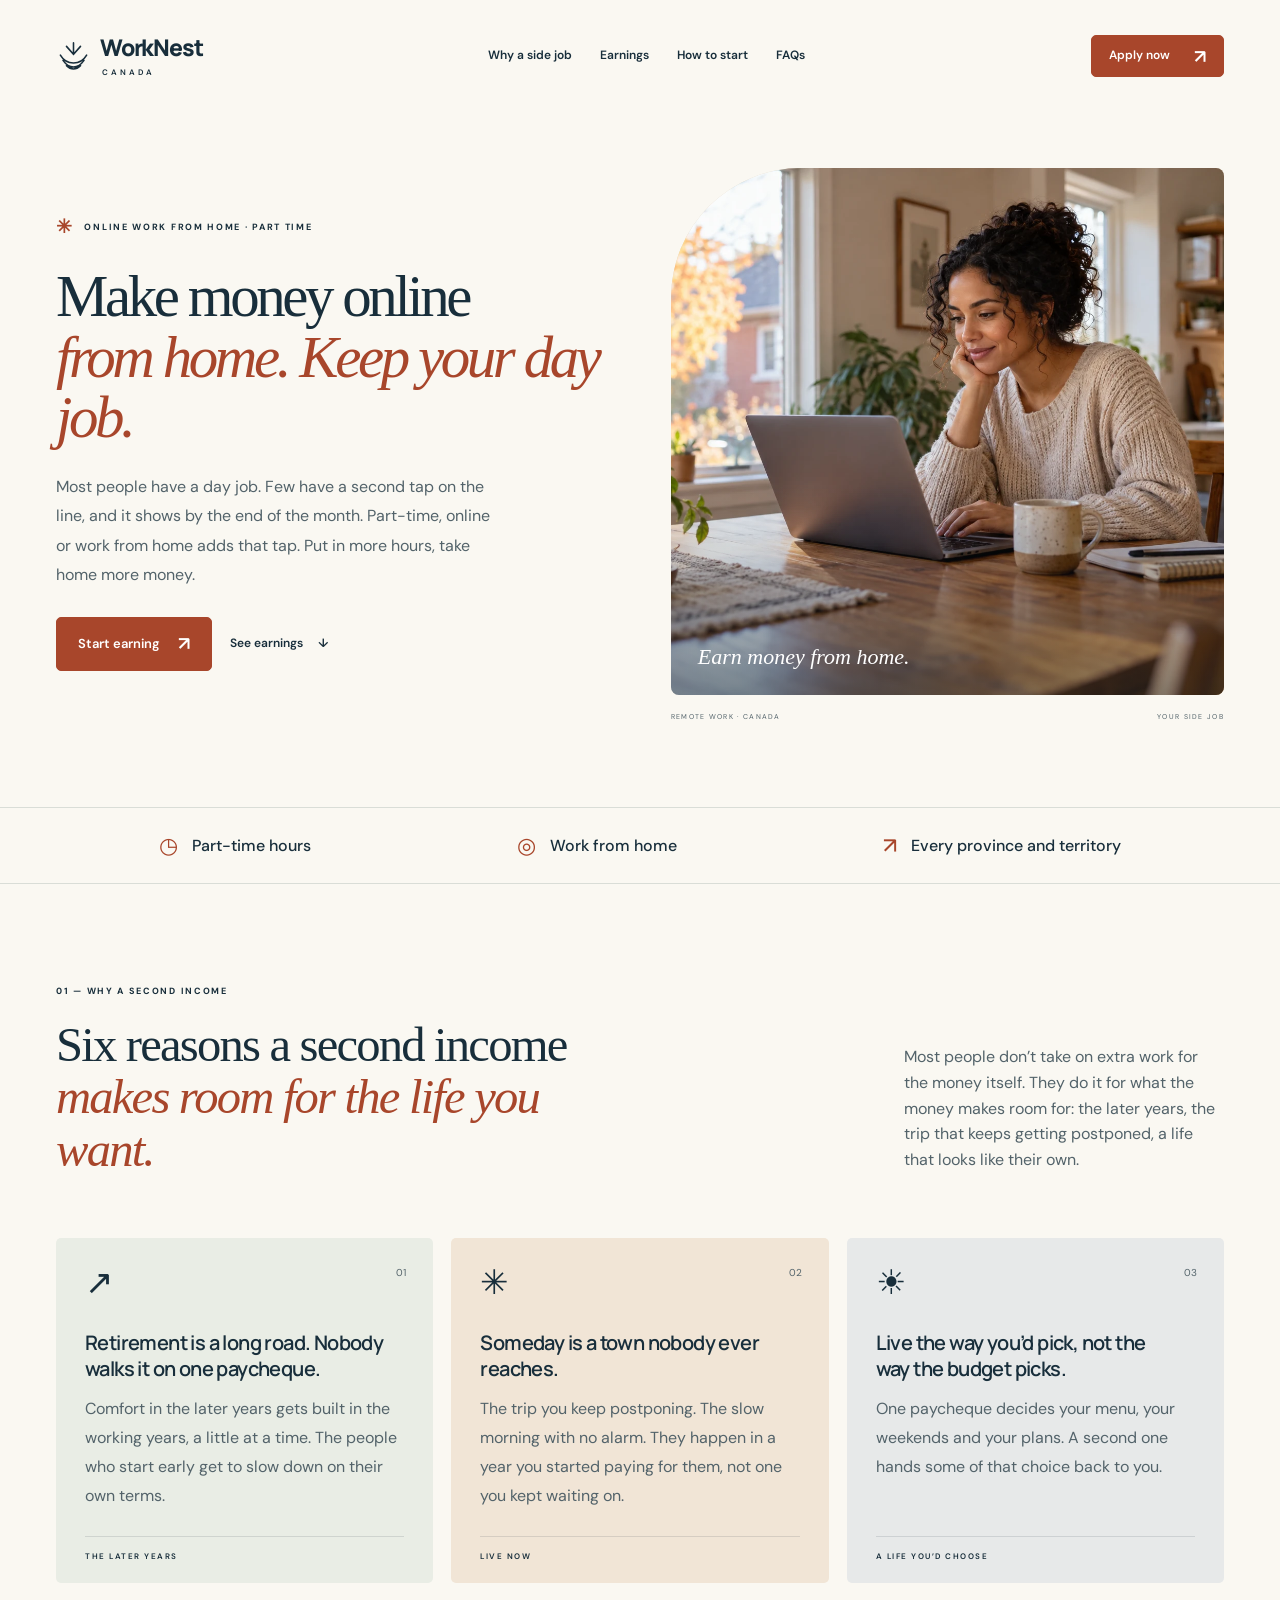
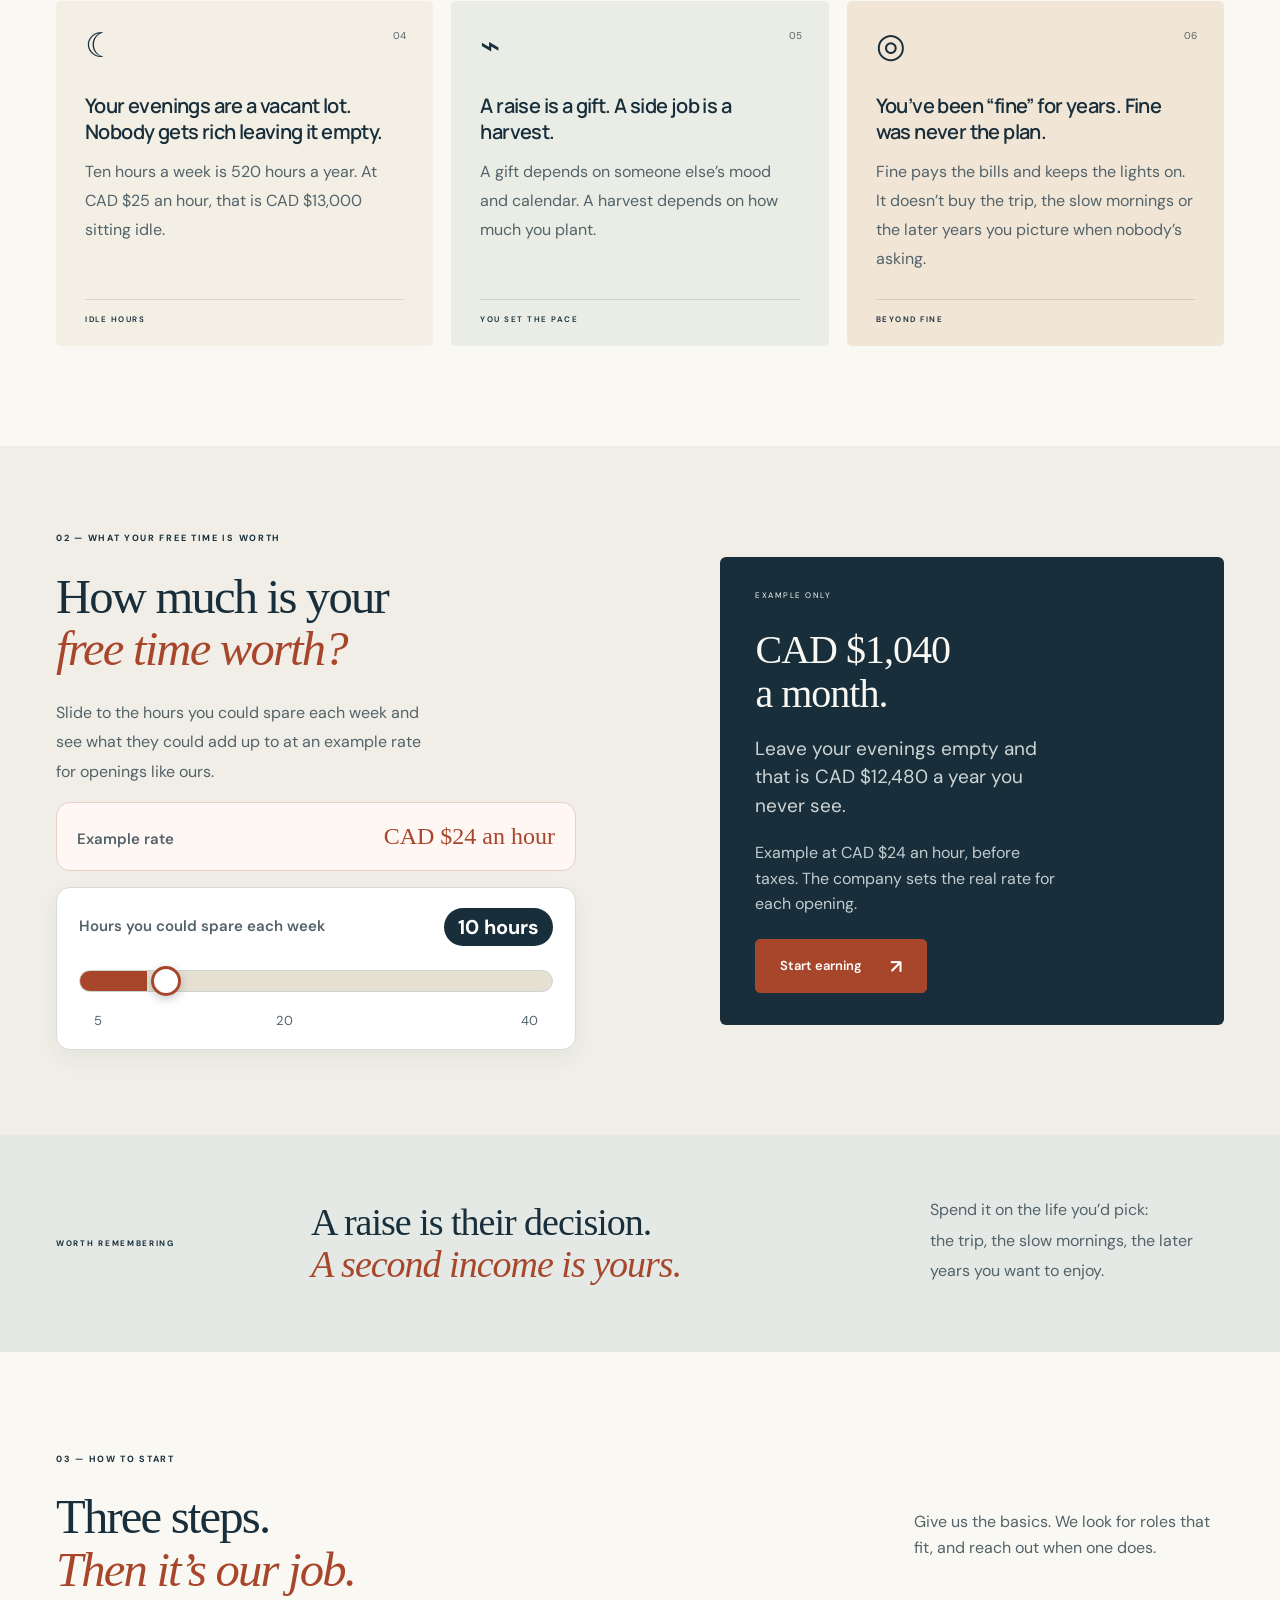
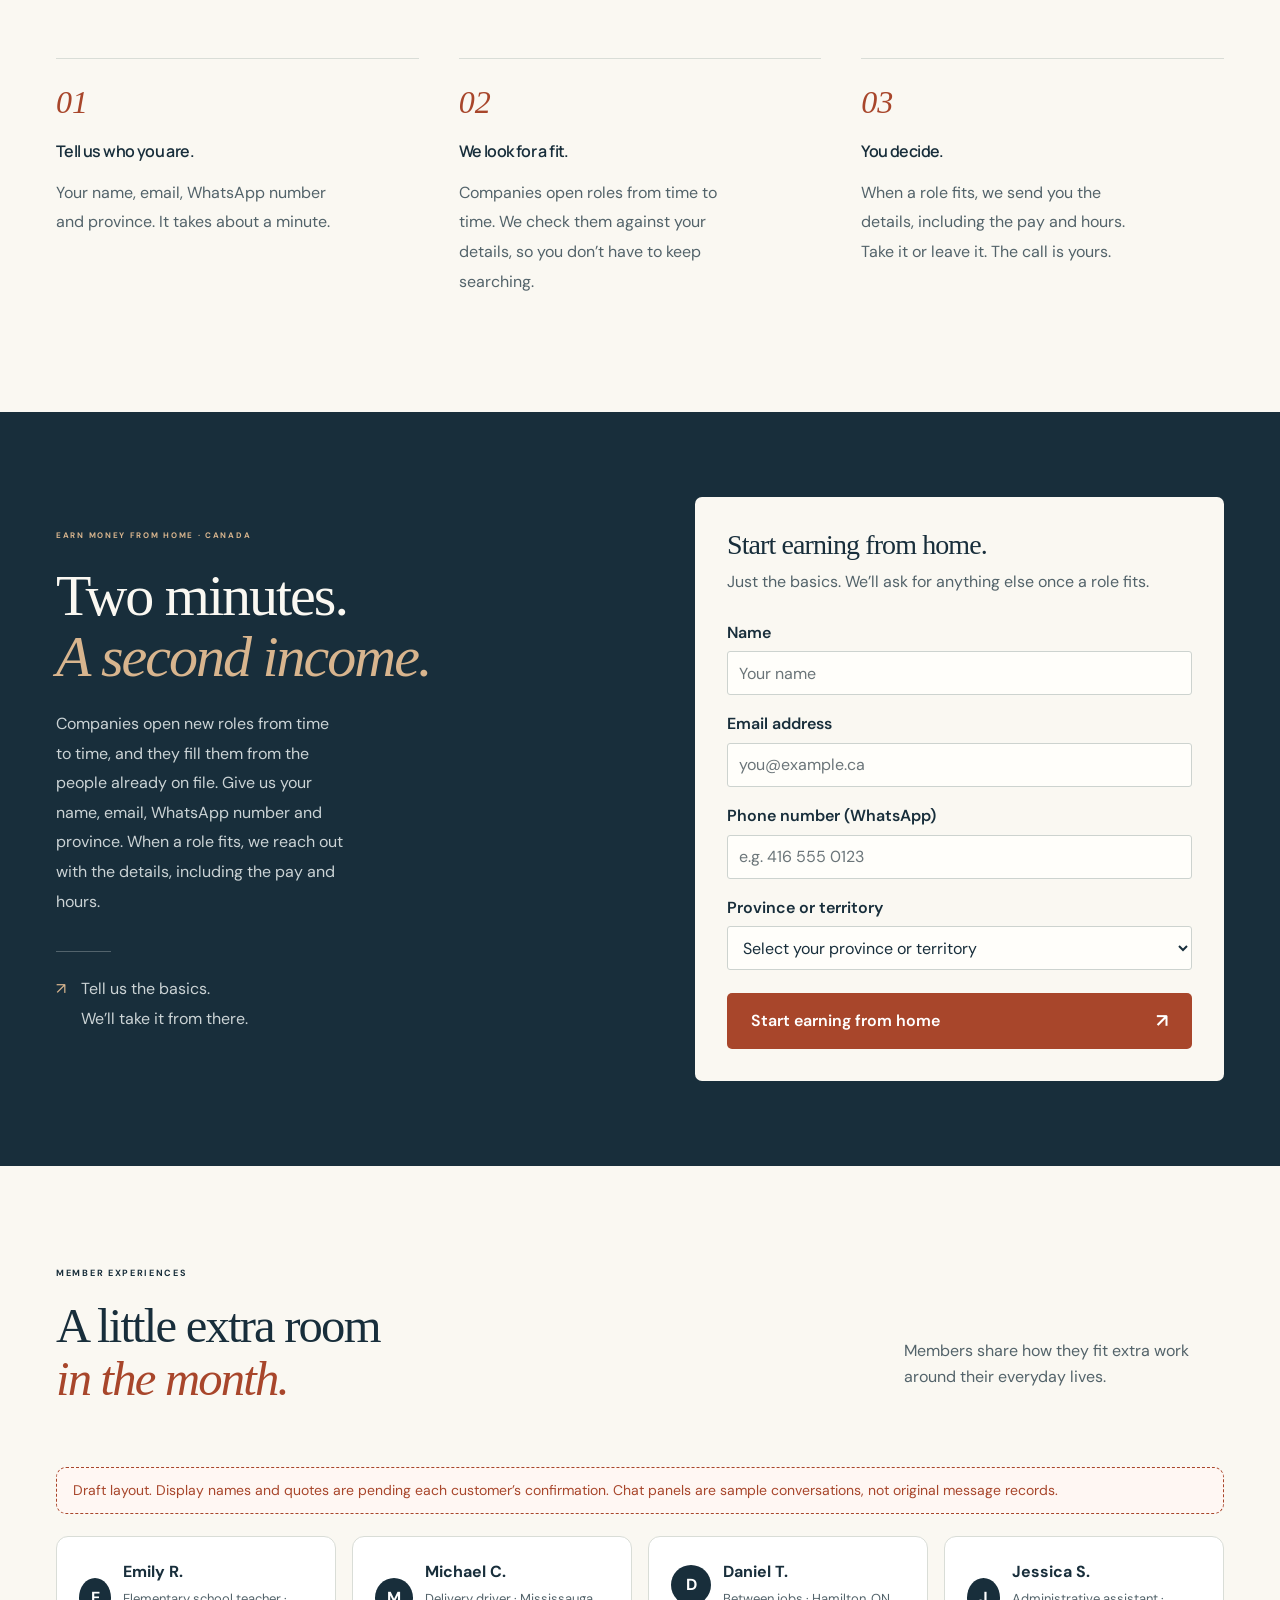
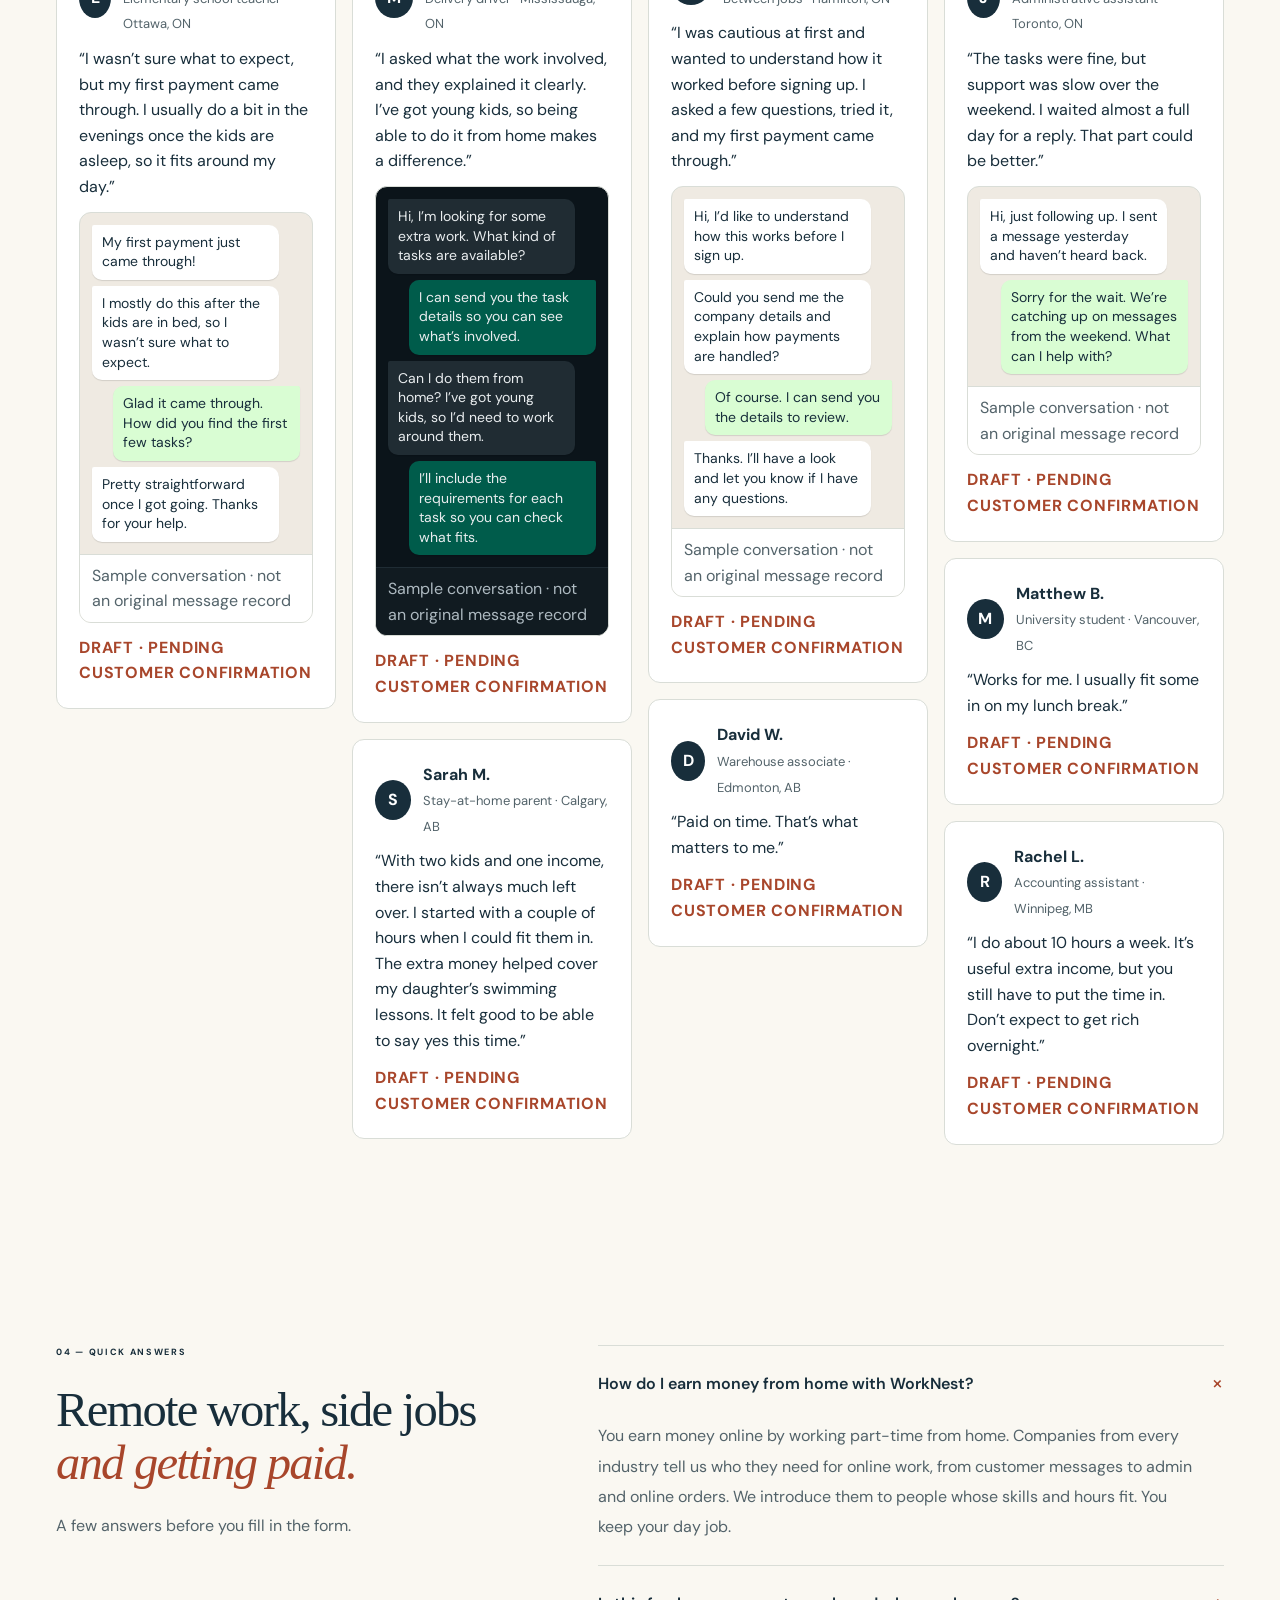
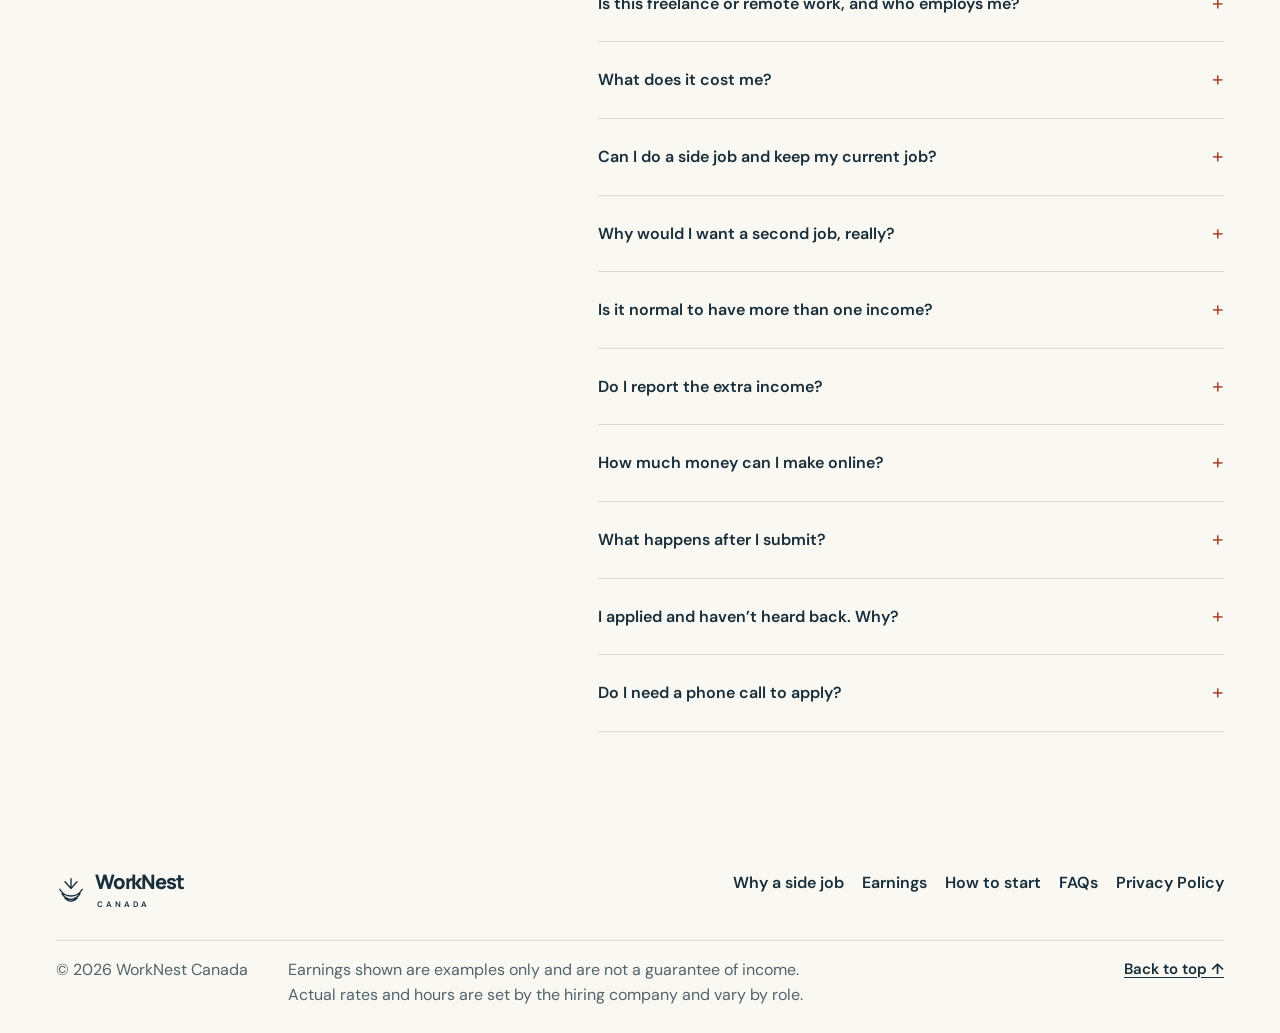
==== commit 836604bb: "Fill member experience display names and locations Co-authored-by: WeiYan-cdd <weiyansoon-pixel@user" ====
--- a/index.html
+++ b/index.html
@@ -143,16 +143,16 @@
         <h2 id="reviews-title">A little extra room<br><em>in the month.</em></h2>
         <p>Members share how they fit extra work around their everyday lives.</p>
       </div>
-      <p class="draft-banner">Draft layout. Quotes, names and locations are placeholders until each customer confirms their wording. Chat panels are sample conversations, not original message records.</p>
+      <p class="draft-banner">Draft layout. Display names and quotes are pending each customer’s confirmation. Chat panels are sample conversations, not original message records.</p>
       <div class="review-list review-masonry" id="review-list">
-        <article class="review"><div class="review-top"><span class="review-avatar" aria-hidden="true">?</span><div><strong>[Approved name]</strong><small>Elementary school teacher · [City, province]</small></div></div><p class="review-text">“I wasn’t sure what to expect, but my first payment came through. I usually do a bit in the evenings once the kids are asleep, so it fits around my day.”</p><div class="review-chat light"><div class="chat-body"><p class="msg in">My first payment just came through!</p><p class="msg in">I mostly do this after the kids are in bed, so I wasn’t sure what to expect.</p><p class="msg out">Glad it came through. How did you find the first few tasks?</p><p class="msg in">Pretty straightforward once I got going. Thanks for your help.</p></div><p class="chat-caption">Sample conversation · not an original message record</p></div><p class="review-draft">Draft · pending customer confirmation</p></article>
-        <article class="review"><div class="review-top"><span class="review-avatar" aria-hidden="true">?</span><div><strong>[Approved name]</strong><small>Delivery driver · [City, province]</small></div></div><p class="review-text">“I asked what the work involved, and they explained it clearly. I’ve got young kids, so being able to do it from home makes a difference.”</p><div class="review-chat dark"><div class="chat-body"><p class="msg in">Hi, I’m looking for some extra work. What kind of tasks are available?</p><p class="msg out">I can send you the task details so you can see what’s involved.</p><p class="msg in">Can I do them from home? I’ve got young kids, so I’d need to work around them.</p><p class="msg out">I’ll include the requirements for each task so you can check what fits.</p></div><p class="chat-caption">Sample conversation · not an original message record</p></div><p class="review-draft">Draft · pending customer confirmation</p></article>
-        <article class="review"><div class="review-top"><span class="review-avatar" aria-hidden="true">?</span><div><strong>[Approved name]</strong><small>Stay-at-home parent · [City, province]</small></div></div><p class="review-text">“With two kids and one income, there isn’t always much left over. I started with a couple of hours when I could fit them in. The extra money helped cover my daughter’s swimming lessons. It felt good to be able to say yes this time.”</p><p class="review-draft">Draft · pending customer confirmation</p></article>
-        <article class="review"><div class="review-top"><span class="review-avatar" aria-hidden="true">?</span><div><strong>[Approved name]</strong><small>[Approved role] · [City, province]</small></div></div><p class="review-text">“I was cautious at first and wanted to understand how it worked before signing up. I asked a few questions, tried it, and my first payment came through.”</p><div class="review-chat light"><div class="chat-body"><p class="msg in">Hi, I’d like to understand how this works before I sign up.</p><p class="msg in">Could you send me the company details and explain how payments are handled?</p><p class="msg out">Of course. I can send you the details to review.</p><p class="msg in">Thanks. I’ll have a look and let you know if I have any questions.</p></div><p class="chat-caption">Sample conversation · not an original message record</p></div><p class="review-draft">Draft · pending customer confirmation</p></article>
-        <article class="review"><div class="review-top"><span class="review-avatar" aria-hidden="true">?</span><div><strong>[Approved name]</strong><small>Warehouse associate · [City, province]</small></div></div><p class="review-text">“Paid on time. That’s what matters to me.”</p><p class="review-draft">Draft · pending customer confirmation</p></article>
-        <article class="review"><div class="review-top"><span class="review-avatar" aria-hidden="true">?</span><div><strong>[Approved name]</strong><small>Administrative assistant · [City, province]</small></div></div><p class="review-text">“The tasks were fine, but support was slow over the weekend. I waited almost a full day for a reply. That part could be better.”</p><div class="review-chat light"><div class="chat-body"><p class="msg in">Hi, just following up. I sent a message yesterday and haven’t heard back.</p><p class="msg out">Sorry for the wait. We’re catching up on messages from the weekend. What can I help with?</p></div><p class="chat-caption">Sample conversation · not an original message record</p></div><p class="review-draft">Draft · pending customer confirmation</p></article>
-        <article class="review"><div class="review-top"><span class="review-avatar" aria-hidden="true">?</span><div><strong>[Approved name]</strong><small>Student · [City, province]</small></div></div><p class="review-text">“Works for me. I usually fit some in on my lunch break.”</p><p class="review-draft">Draft · pending customer confirmation</p></article>
-        <article class="review"><div class="review-top"><span class="review-avatar" aria-hidden="true">?</span><div><strong>[Approved name]</strong><small>Accounting assistant · [City, province]</small></div></div><p class="review-text">“I do about 10 hours a week. It’s useful extra income, but you still have to put the time in. Don’t expect to get rich overnight.”</p><p class="review-draft">Draft · pending customer confirmation</p></article>
+        <article class="review"><div class="review-top"><span class="review-avatar" aria-hidden="true">E</span><div><strong>Emily R.</strong><small>Elementary school teacher · Ottawa, ON</small></div></div><p class="review-text">“I wasn’t sure what to expect, but my first payment came through. I usually do a bit in the evenings once the kids are asleep, so it fits around my day.”</p><div class="review-chat light"><div class="chat-body"><p class="msg in">My first payment just came through!</p><p class="msg in">I mostly do this after the kids are in bed, so I wasn’t sure what to expect.</p><p class="msg out">Glad it came through. How did you find the first few tasks?</p><p class="msg in">Pretty straightforward once I got going. Thanks for your help.</p></div><p class="chat-caption">Sample conversation · not an original message record</p></div><p class="review-draft">Draft · pending customer confirmation</p></article>
+        <article class="review"><div class="review-top"><span class="review-avatar" aria-hidden="true">M</span><div><strong>Michael C.</strong><small>Delivery driver · Mississauga, ON</small></div></div><p class="review-text">“I asked what the work involved, and they explained it clearly. I’ve got young kids, so being able to do it from home makes a difference.”</p><div class="review-chat dark"><div class="chat-body"><p class="msg in">Hi, I’m looking for some extra work. What kind of tasks are available?</p><p class="msg out">I can send you the task details so you can see what’s involved.</p><p class="msg in">Can I do them from home? I’ve got young kids, so I’d need to work around them.</p><p class="msg out">I’ll include the requirements for each task so you can check what fits.</p></div><p class="chat-caption">Sample conversation · not an original message record</p></div><p class="review-draft">Draft · pending customer confirmation</p></article>
+        <article class="review"><div class="review-top"><span class="review-avatar" aria-hidden="true">S</span><div><strong>Sarah M.</strong><small>Stay-at-home parent · Calgary, AB</small></div></div><p class="review-text">“With two kids and one income, there isn’t always much left over. I started with a couple of hours when I could fit them in. The extra money helped cover my daughter’s swimming lessons. It felt good to be able to say yes this time.”</p><p class="review-draft">Draft · pending customer confirmation</p></article>
+        <article class="review"><div class="review-top"><span class="review-avatar" aria-hidden="true">D</span><div><strong>Daniel T.</strong><small>Between jobs · Hamilton, ON</small></div></div><p class="review-text">“I was cautious at first and wanted to understand how it worked before signing up. I asked a few questions, tried it, and my first payment came through.”</p><div class="review-chat light"><div class="chat-body"><p class="msg in">Hi, I’d like to understand how this works before I sign up.</p><p class="msg in">Could you send me the company details and explain how payments are handled?</p><p class="msg out">Of course. I can send you the details to review.</p><p class="msg in">Thanks. I’ll have a look and let you know if I have any questions.</p></div><p class="chat-caption">Sample conversation · not an original message record</p></div><p class="review-draft">Draft · pending customer confirmation</p></article>
+        <article class="review"><div class="review-top"><span class="review-avatar" aria-hidden="true">D</span><div><strong>David W.</strong><small>Warehouse associate · Edmonton, AB</small></div></div><p class="review-text">“Paid on time. That’s what matters to me.”</p><p class="review-draft">Draft · pending customer confirmation</p></article>
+        <article class="review"><div class="review-top"><span class="review-avatar" aria-hidden="true">J</span><div><strong>Jessica S.</strong><small>Administrative assistant · Toronto, ON</small></div></div><p class="review-text">“The tasks were fine, but support was slow over the weekend. I waited almost a full day for a reply. That part could be better.”</p><div class="review-chat light"><div class="chat-body"><p class="msg in">Hi, just following up. I sent a message yesterday and haven’t heard back.</p><p class="msg out">Sorry for the wait. We’re catching up on messages from the weekend. What can I help with?</p></div><p class="chat-caption">Sample conversation · not an original message record</p></div><p class="review-draft">Draft · pending customer confirmation</p></article>
+        <article class="review"><div class="review-top"><span class="review-avatar" aria-hidden="true">M</span><div><strong>Matthew B.</strong><small>University student · Vancouver, BC</small></div></div><p class="review-text">“Works for me. I usually fit some in on my lunch break.”</p><p class="review-draft">Draft · pending customer confirmation</p></article>
+        <article class="review"><div class="review-top"><span class="review-avatar" aria-hidden="true">R</span><div><strong>Rachel L.</strong><small>Accounting assistant · Winnipeg, MB</small></div></div><p class="review-text">“I do about 10 hours a week. It’s useful extra income, but you still have to put the time in. Don’t expect to get rich overnight.”</p><p class="review-draft">Draft · pending customer confirmation</p></article>
       </div>
     </section>
     <section class="faq-section wrap section-space" id="faq" aria-labelledby="faq-title">
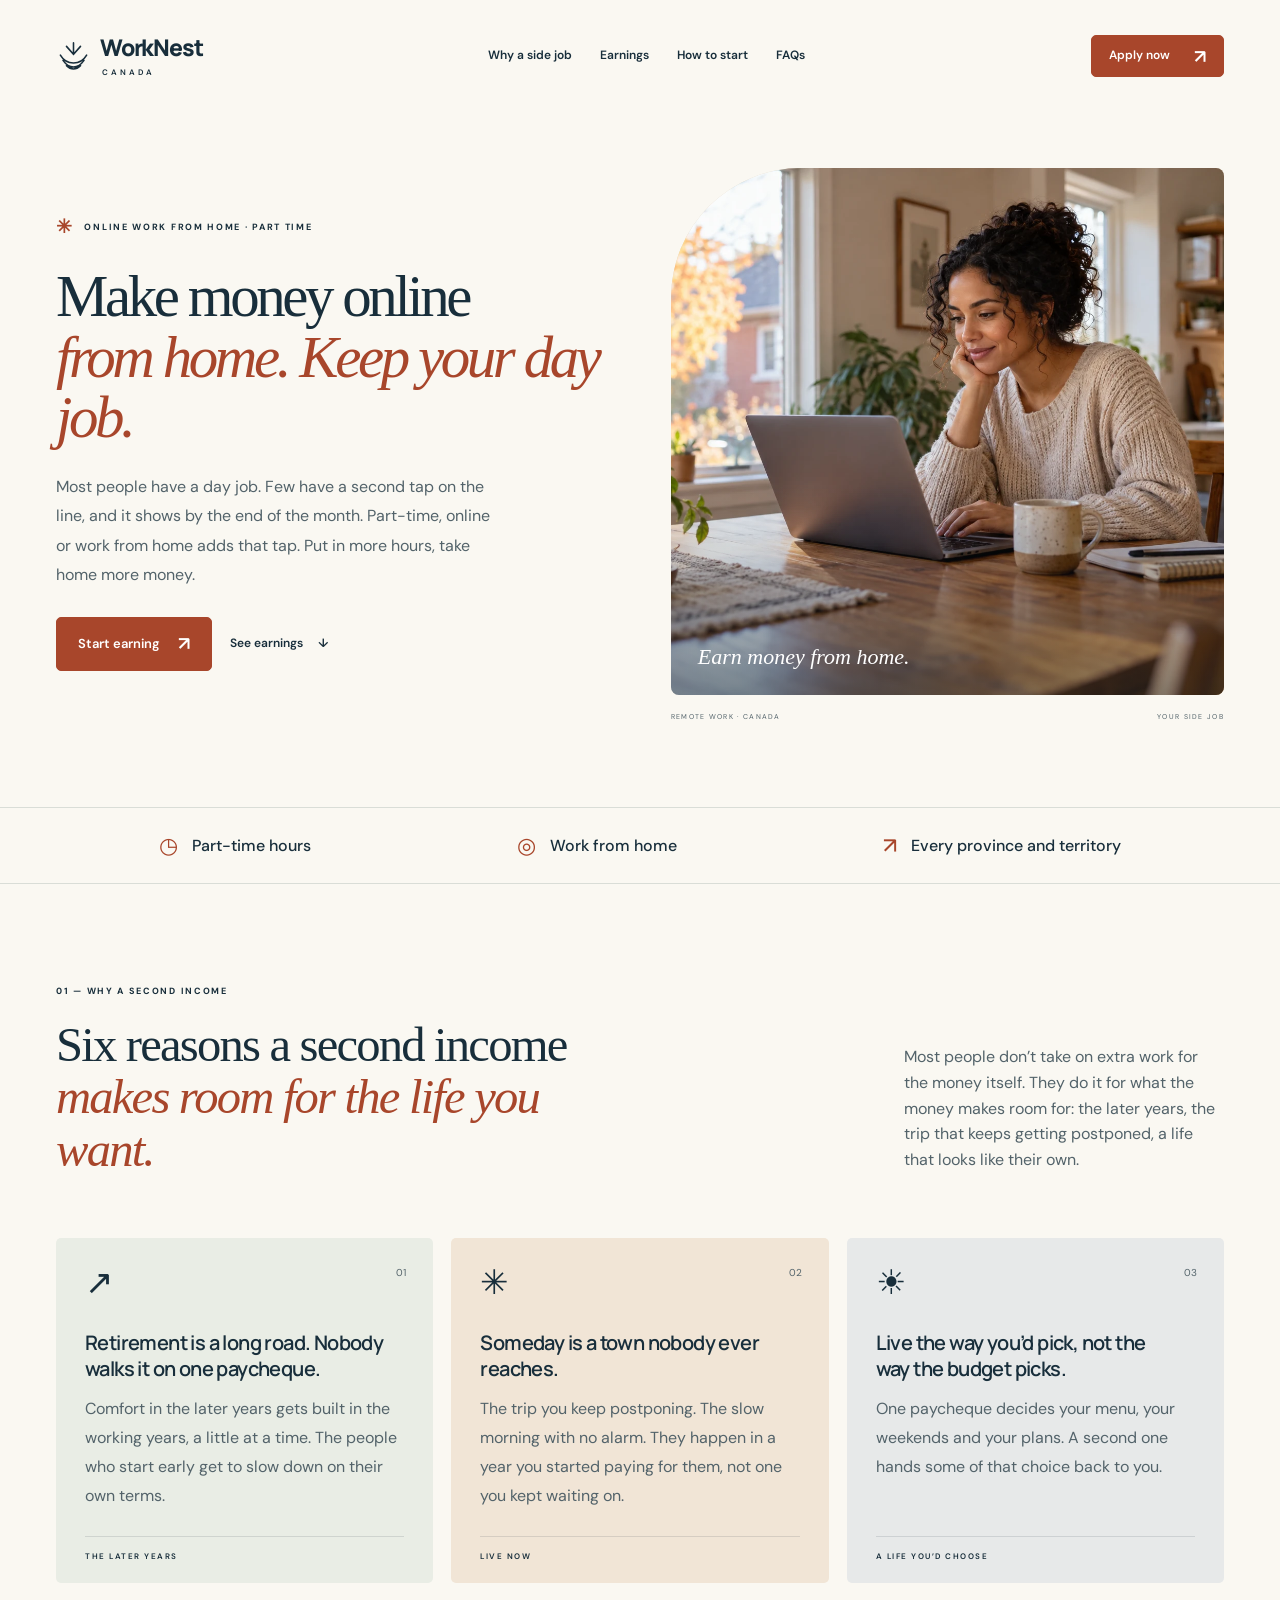
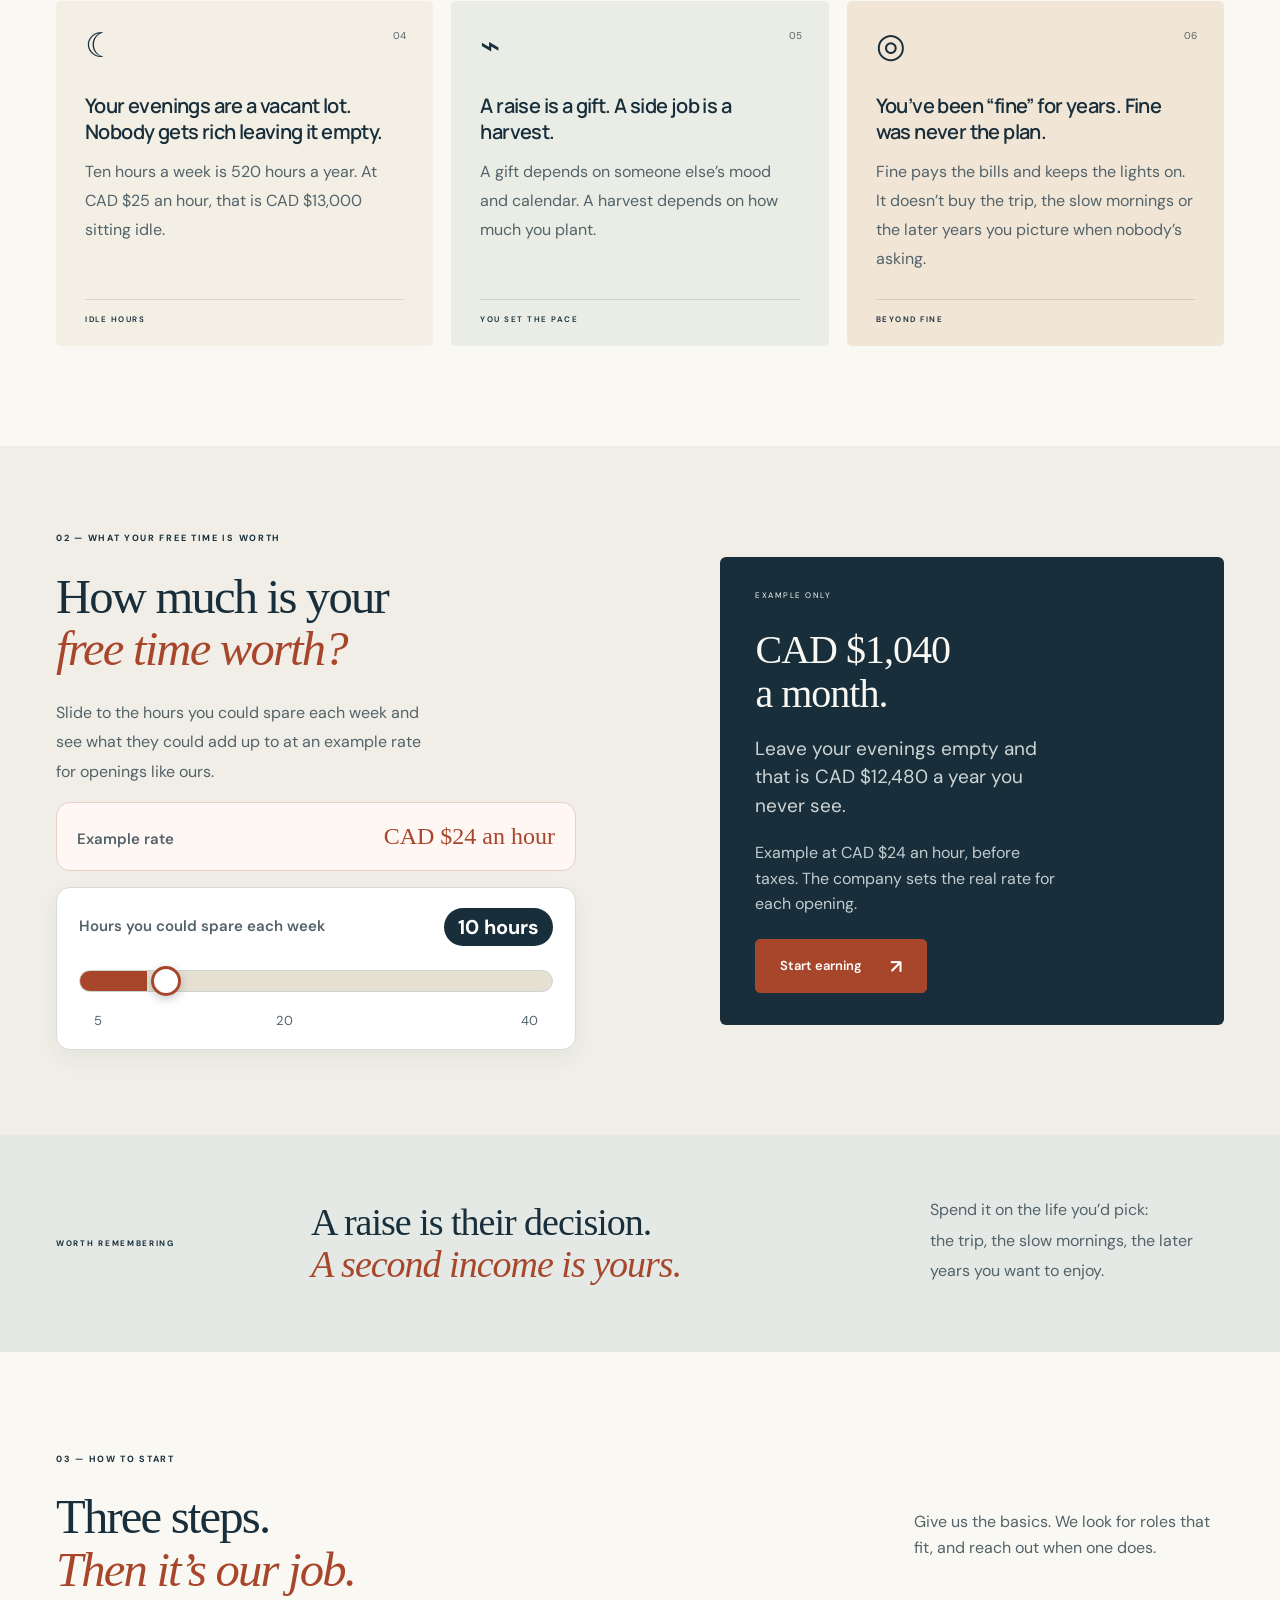
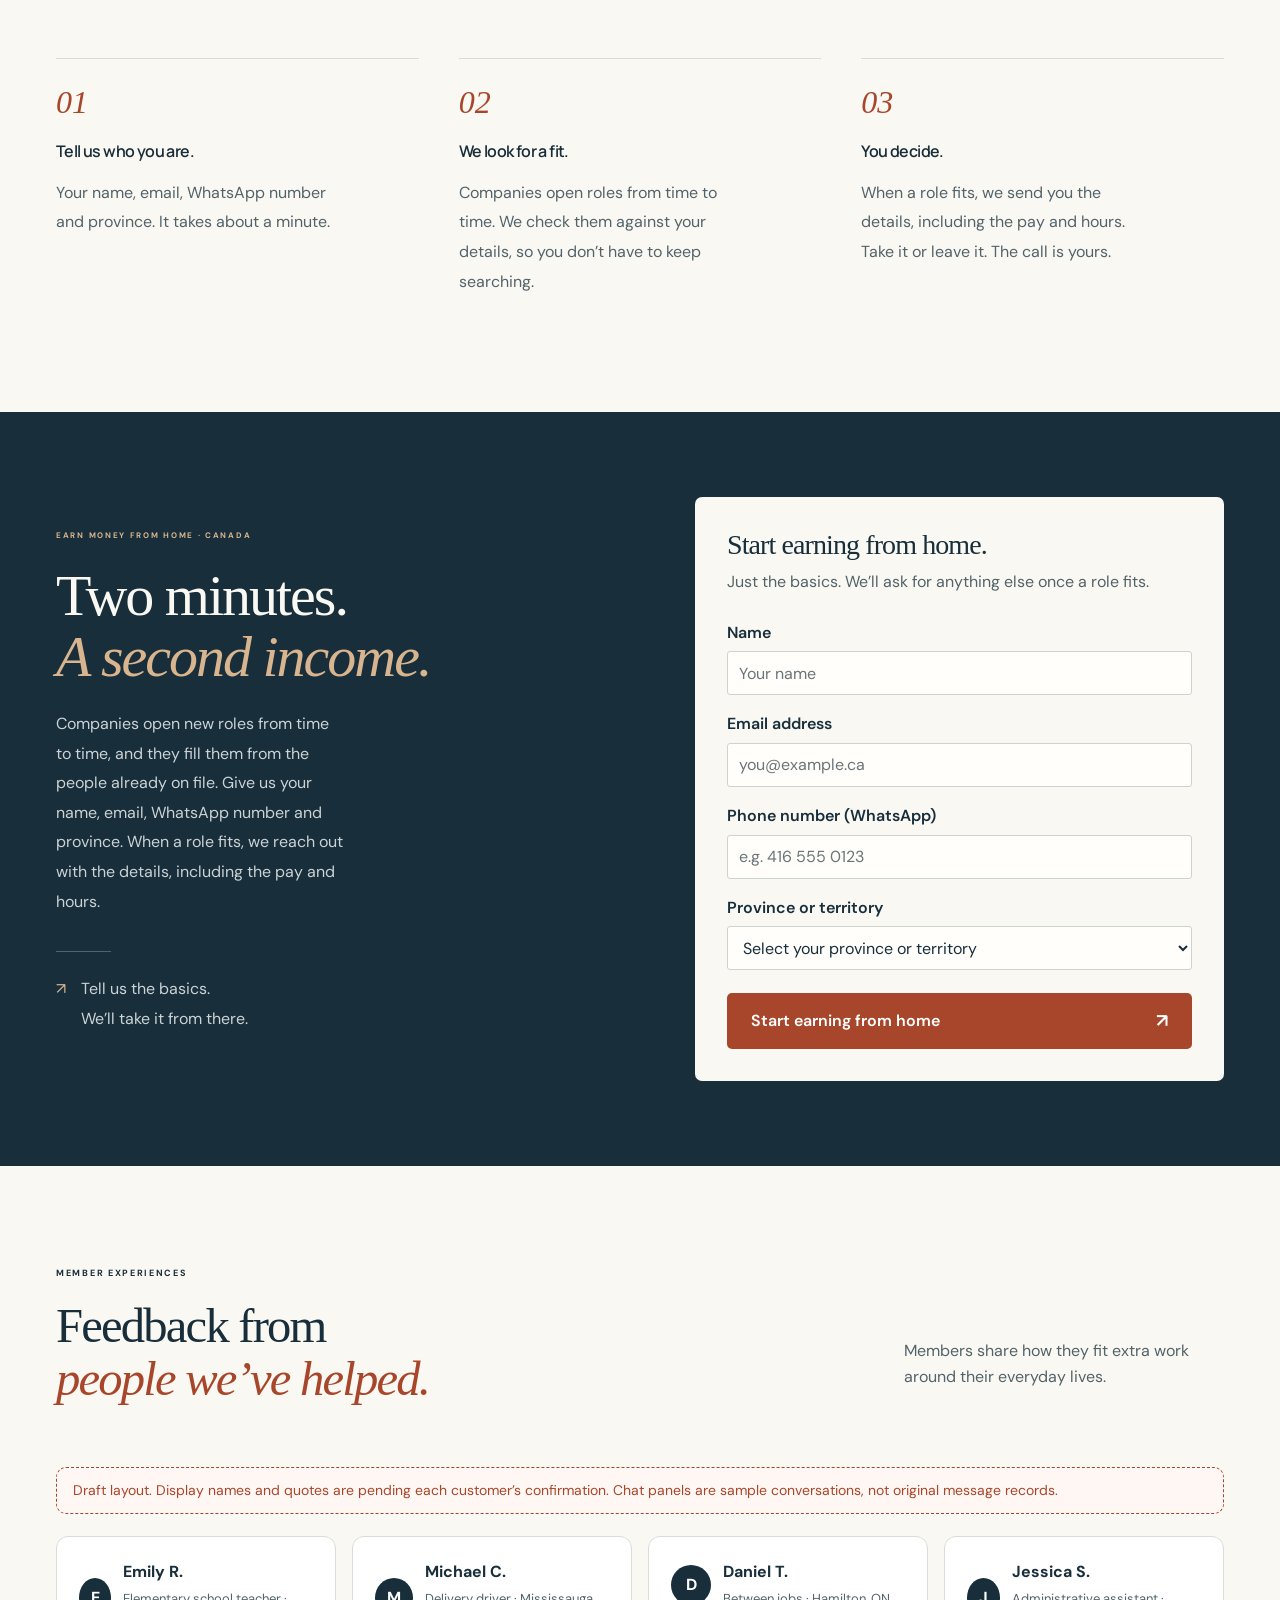
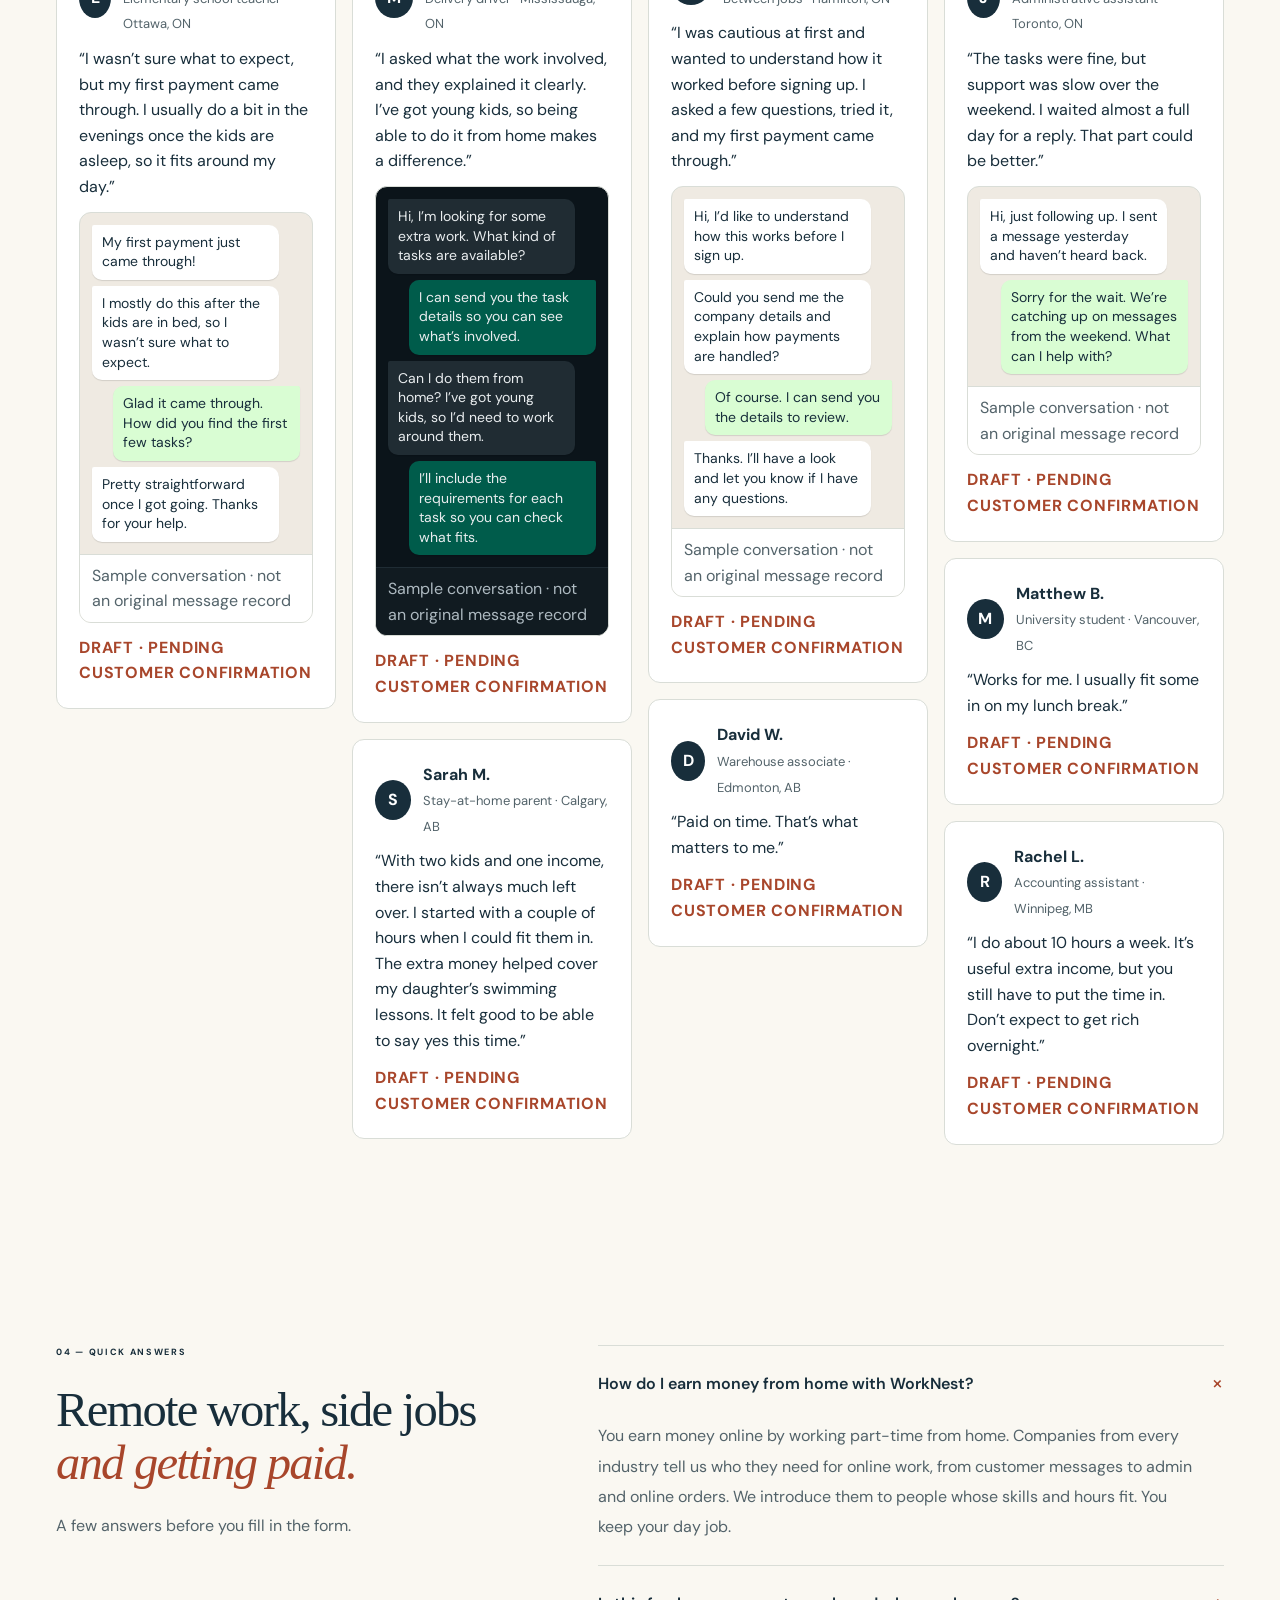
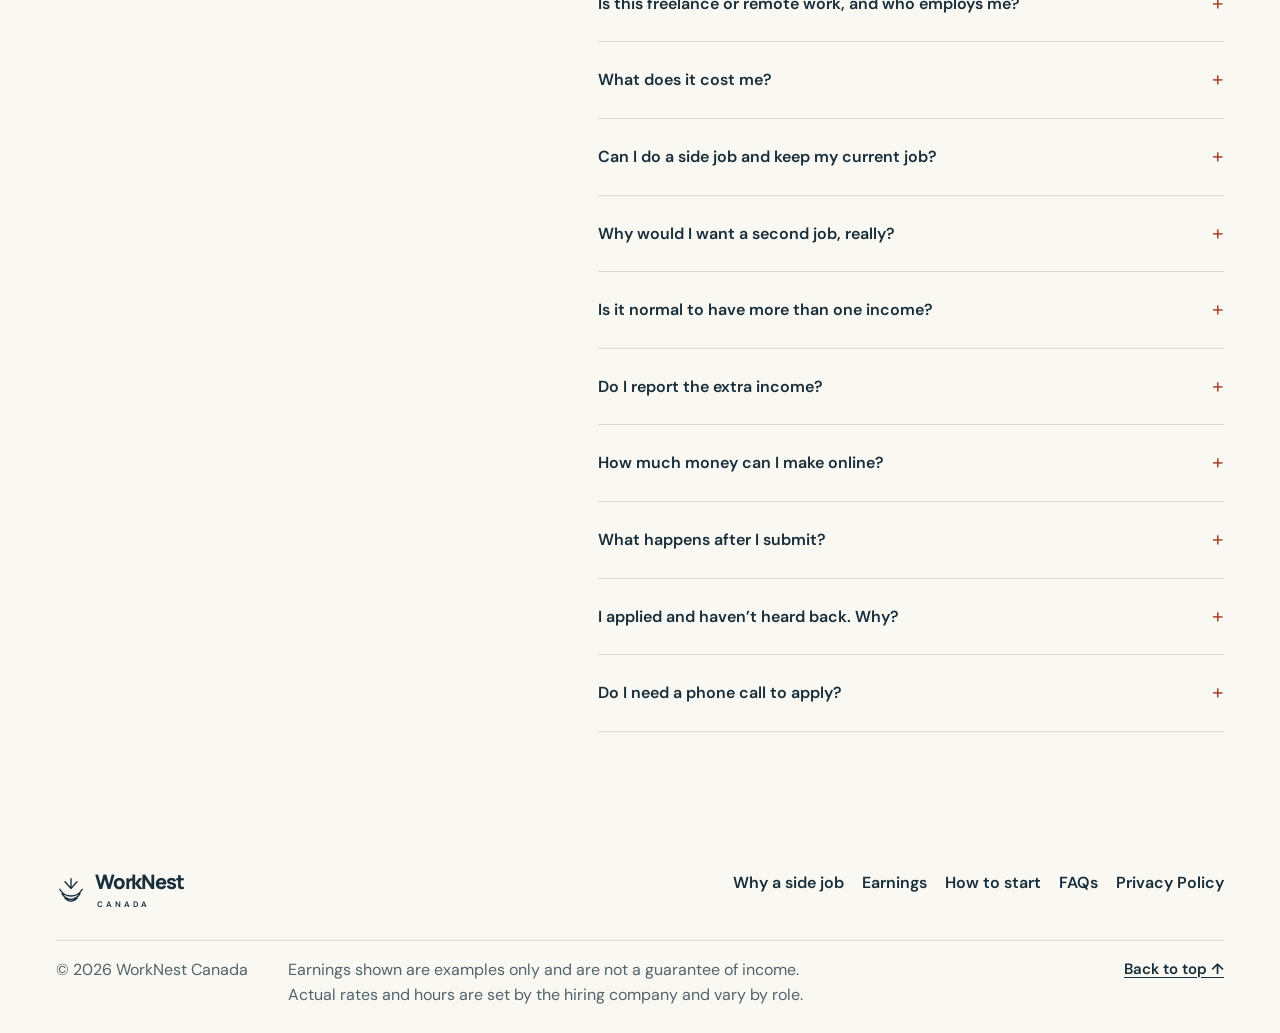
==== commit 58c8683b: "Revert member experiences heading Co-authored-by: WeiYan-cdd <weiyansoon-pixel@users.noreply.github." ====
--- a/index.html
+++ b/index.html
@@ -140,7 +140,7 @@
 <section class="everyday wrap section-space" id="reviews" aria-labelledby="reviews-title">
       <div class="section-intro">
         <p class="eyebrow">MEMBER EXPERIENCES</p>
-        <h2 id="reviews-title">A little extra room<br><em>in the month.</em></h2>
+        <h2 id="reviews-title">Feedback from<br><em>people we’ve helped.</em></h2>
         <p>Members share how they fit extra work around their everyday lives.</p>
       </div>
       <p class="draft-banner">Draft layout. Display names and quotes are pending each customer’s confirmation. Chat panels are sample conversations, not original message records.</p>
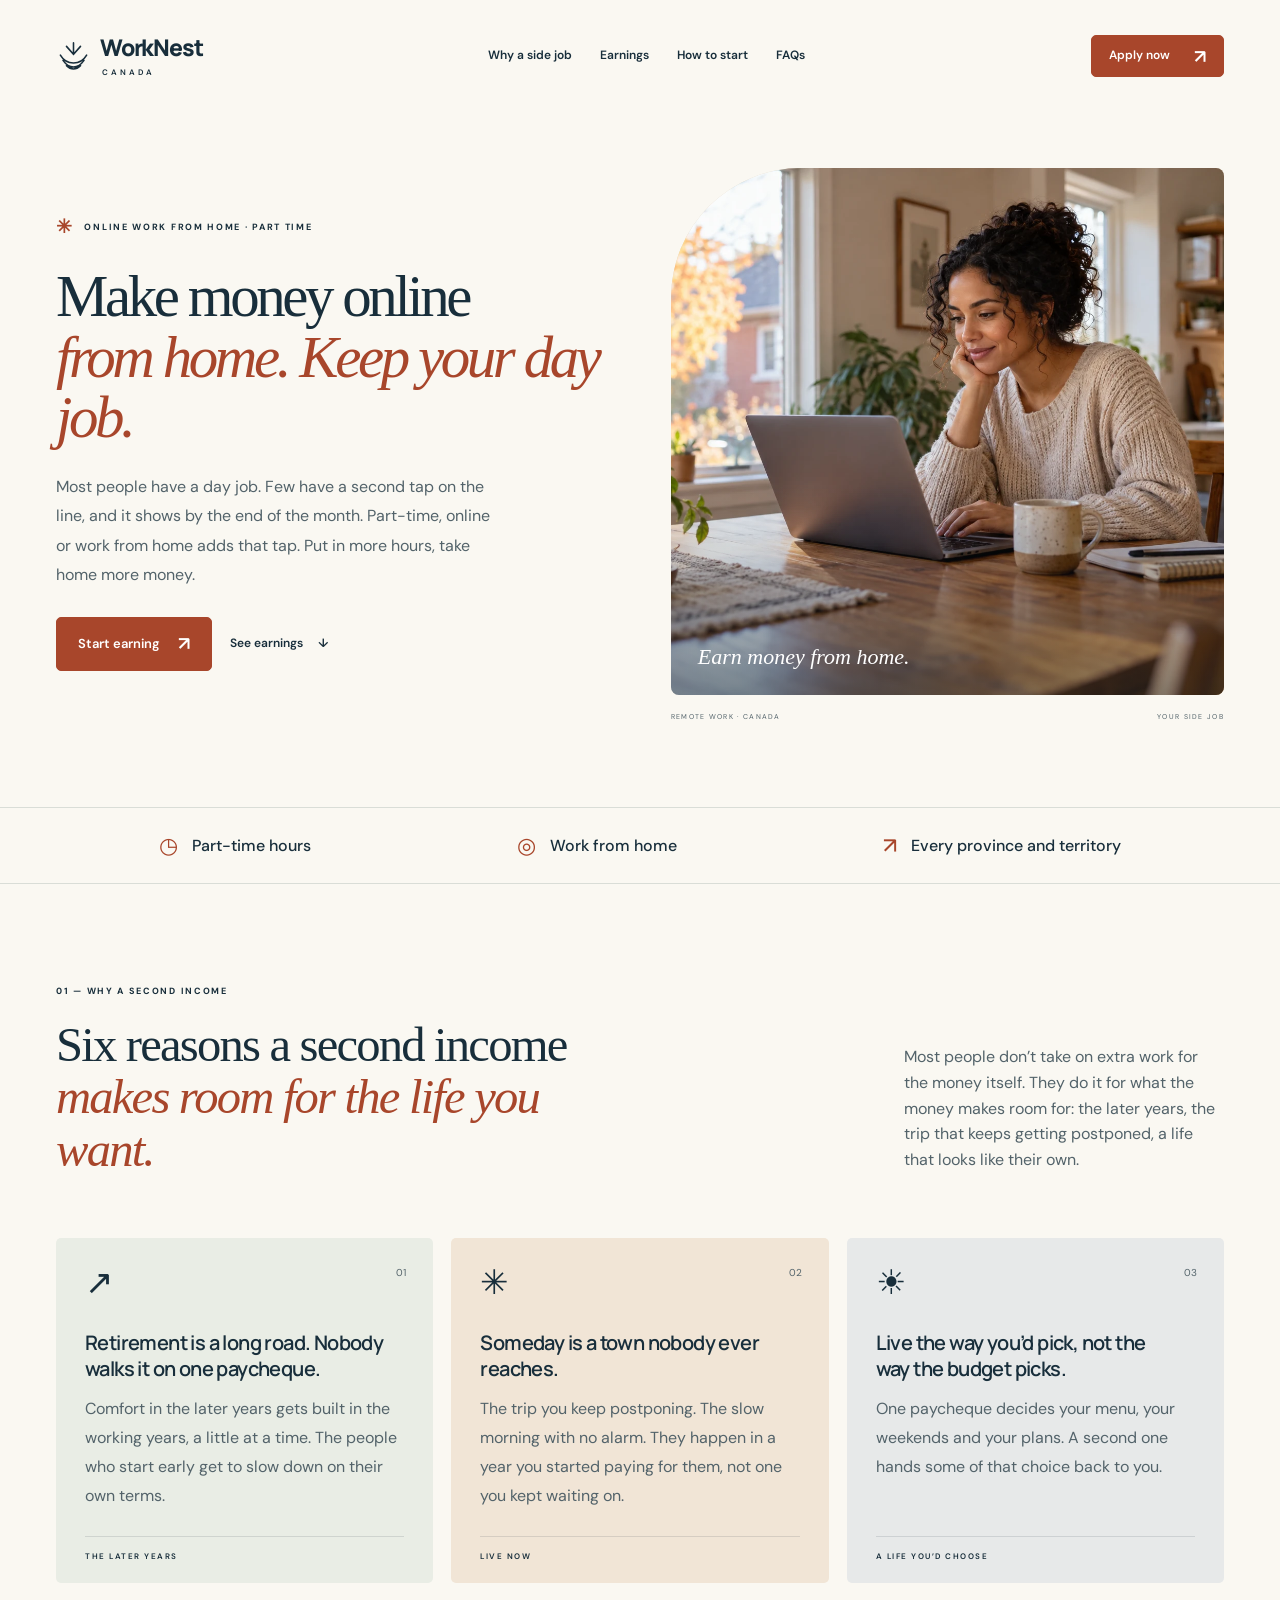
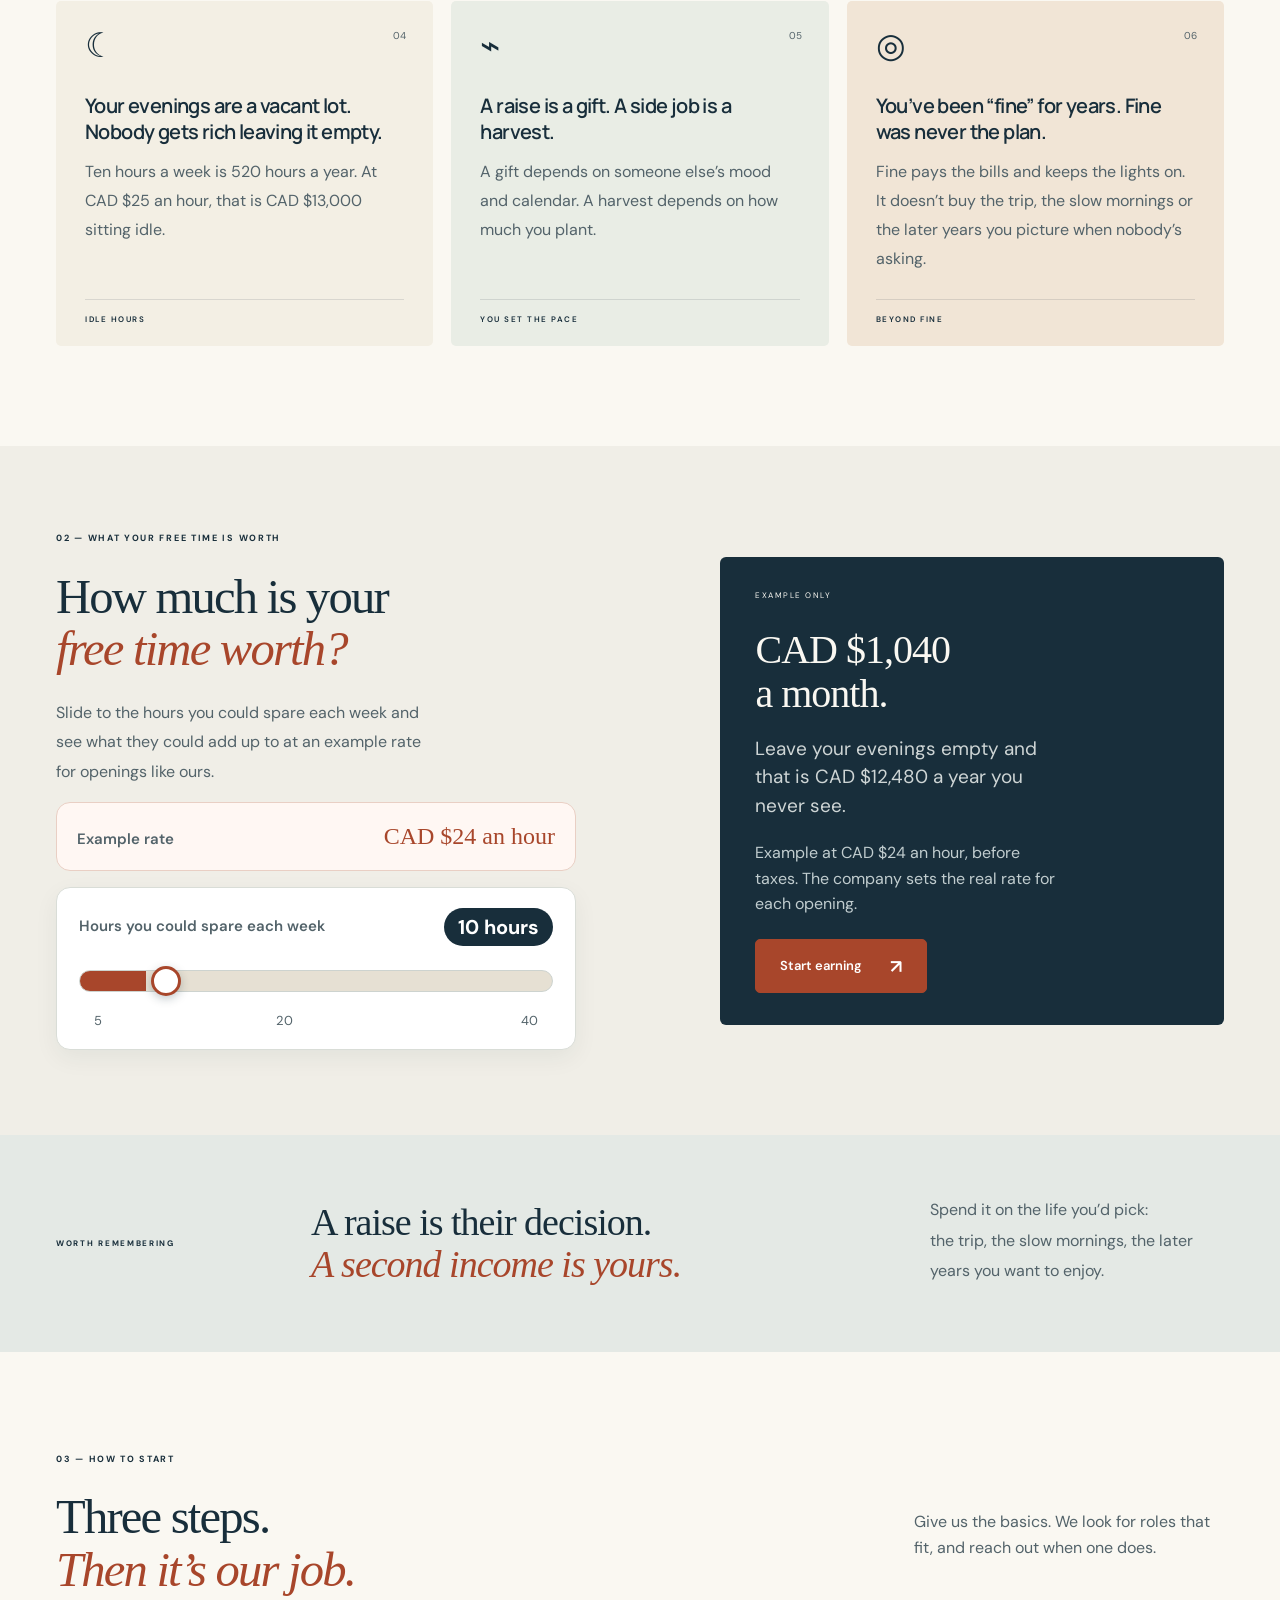
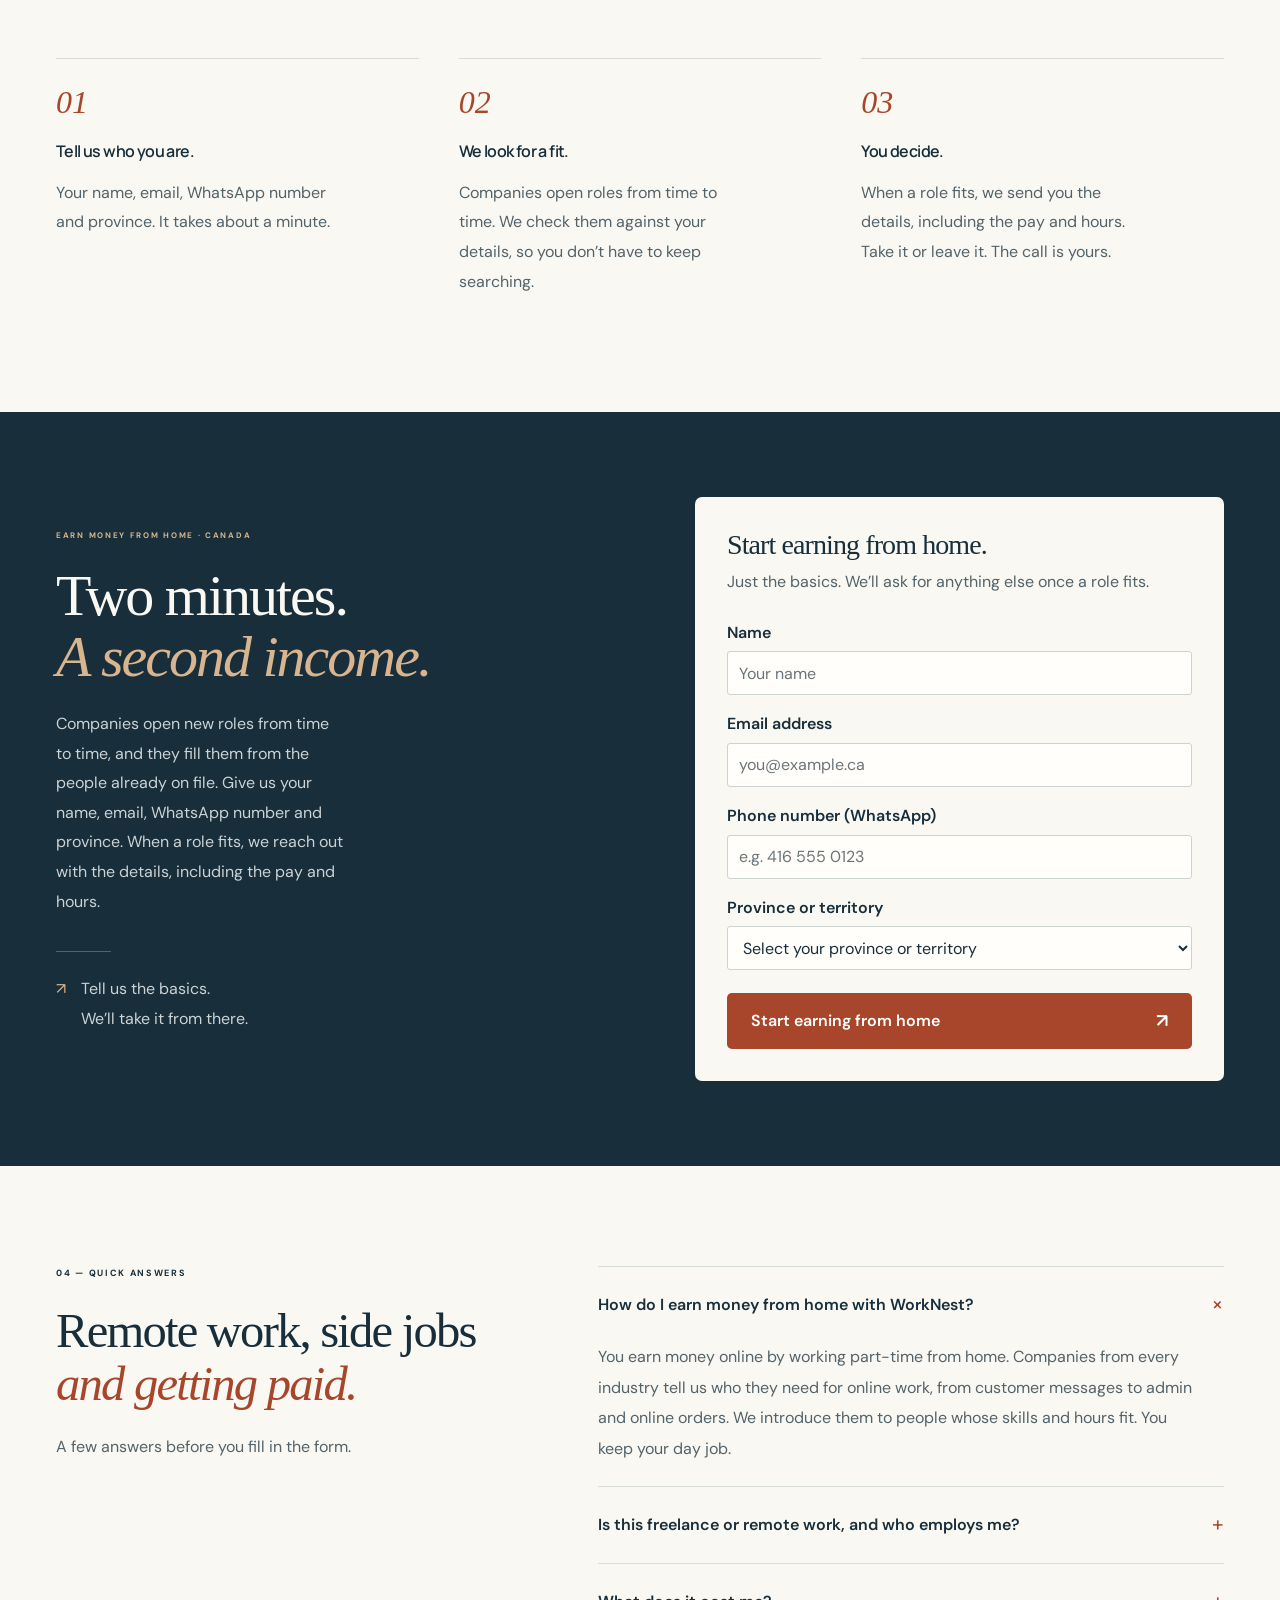
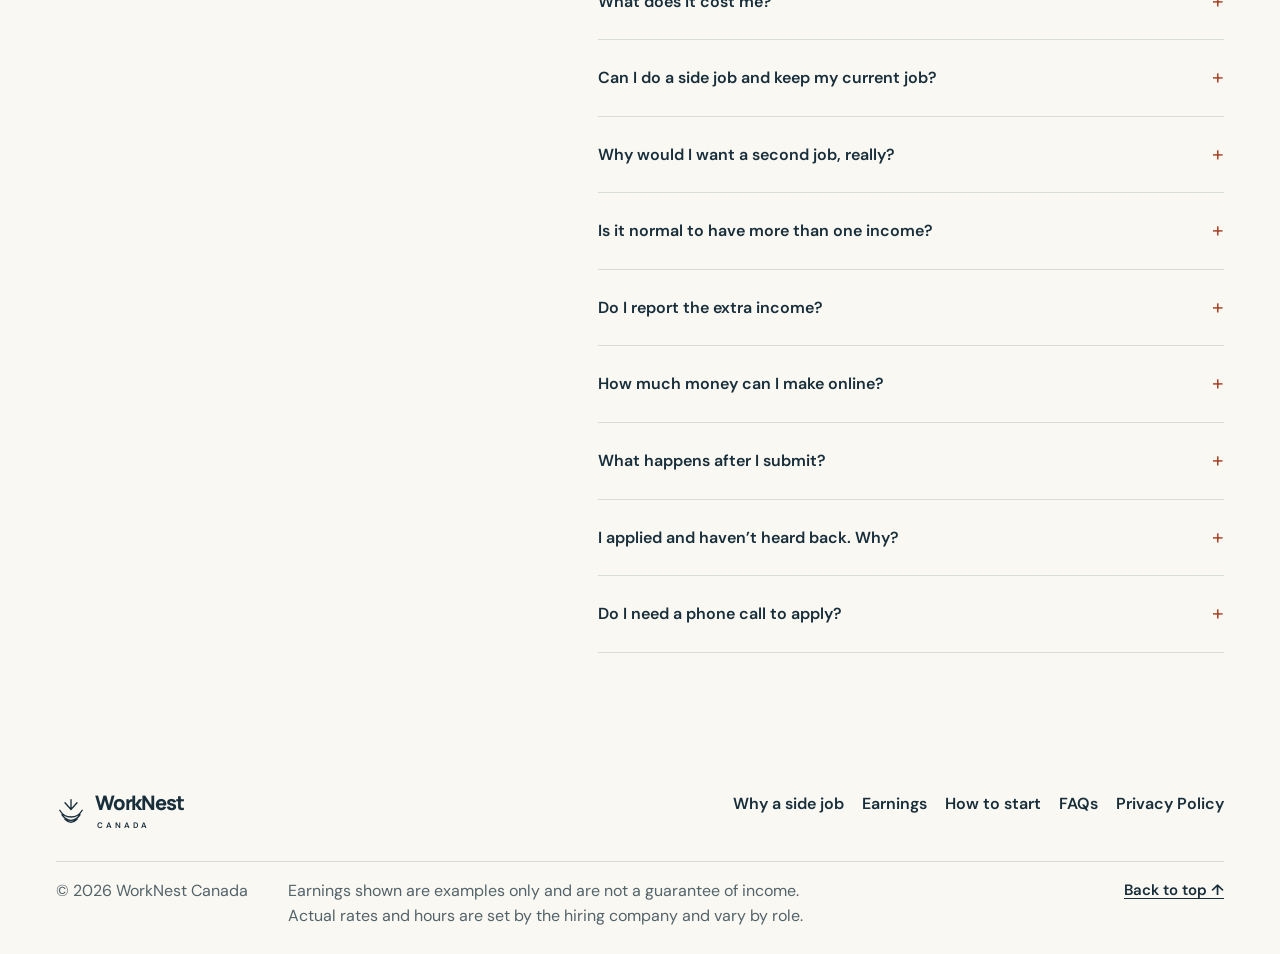
==== commit b54487b7: "Remove member experiences section Co-authored-by: WeiYan-cdd <weiyansoon-pixel@users.noreply.github." ====
--- a/index.html
+++ b/index.html
@@ -137,24 +137,7 @@
         </div>
       </div>
     </section>
-<section class="everyday wrap section-space" id="reviews" aria-labelledby="reviews-title">
-      <div class="section-intro">
-        <p class="eyebrow">MEMBER EXPERIENCES</p>
-        <h2 id="reviews-title">Feedback from<br><em>people we’ve helped.</em></h2>
-        <p>Members share how they fit extra work around their everyday lives.</p>
-      </div>
-      <p class="draft-banner">Draft layout. Display names and quotes are pending each customer’s confirmation. Chat panels are sample conversations, not original message records.</p>
-      <div class="review-list review-masonry" id="review-list">
-        <article class="review"><div class="review-top"><span class="review-avatar" aria-hidden="true">E</span><div><strong>Emily R.</strong><small>Elementary school teacher · Ottawa, ON</small></div></div><p class="review-text">“I wasn’t sure what to expect, but my first payment came through. I usually do a bit in the evenings once the kids are asleep, so it fits around my day.”</p><div class="review-chat light"><div class="chat-body"><p class="msg in">My first payment just came through!</p><p class="msg in">I mostly do this after the kids are in bed, so I wasn’t sure what to expect.</p><p class="msg out">Glad it came through. How did you find the first few tasks?</p><p class="msg in">Pretty straightforward once I got going. Thanks for your help.</p></div><p class="chat-caption">Sample conversation · not an original message record</p></div><p class="review-draft">Draft · pending customer confirmation</p></article>
-        <article class="review"><div class="review-top"><span class="review-avatar" aria-hidden="true">M</span><div><strong>Michael C.</strong><small>Delivery driver · Mississauga, ON</small></div></div><p class="review-text">“I asked what the work involved, and they explained it clearly. I’ve got young kids, so being able to do it from home makes a difference.”</p><div class="review-chat dark"><div class="chat-body"><p class="msg in">Hi, I’m looking for some extra work. What kind of tasks are available?</p><p class="msg out">I can send you the task details so you can see what’s involved.</p><p class="msg in">Can I do them from home? I’ve got young kids, so I’d need to work around them.</p><p class="msg out">I’ll include the requirements for each task so you can check what fits.</p></div><p class="chat-caption">Sample conversation · not an original message record</p></div><p class="review-draft">Draft · pending customer confirmation</p></article>
-        <article class="review"><div class="review-top"><span class="review-avatar" aria-hidden="true">S</span><div><strong>Sarah M.</strong><small>Stay-at-home parent · Calgary, AB</small></div></div><p class="review-text">“With two kids and one income, there isn’t always much left over. I started with a couple of hours when I could fit them in. The extra money helped cover my daughter’s swimming lessons. It felt good to be able to say yes this time.”</p><p class="review-draft">Draft · pending customer confirmation</p></article>
-        <article class="review"><div class="review-top"><span class="review-avatar" aria-hidden="true">D</span><div><strong>Daniel T.</strong><small>Between jobs · Hamilton, ON</small></div></div><p class="review-text">“I was cautious at first and wanted to understand how it worked before signing up. I asked a few questions, tried it, and my first payment came through.”</p><div class="review-chat light"><div class="chat-body"><p class="msg in">Hi, I’d like to understand how this works before I sign up.</p><p class="msg in">Could you send me the company details and explain how payments are handled?</p><p class="msg out">Of course. I can send you the details to review.</p><p class="msg in">Thanks. I’ll have a look and let you know if I have any questions.</p></div><p class="chat-caption">Sample conversation · not an original message record</p></div><p class="review-draft">Draft · pending customer confirmation</p></article>
-        <article class="review"><div class="review-top"><span class="review-avatar" aria-hidden="true">D</span><div><strong>David W.</strong><small>Warehouse associate · Edmonton, AB</small></div></div><p class="review-text">“Paid on time. That’s what matters to me.”</p><p class="review-draft">Draft · pending customer confirmation</p></article>
-        <article class="review"><div class="review-top"><span class="review-avatar" aria-hidden="true">J</span><div><strong>Jessica S.</strong><small>Administrative assistant · Toronto, ON</small></div></div><p class="review-text">“The tasks were fine, but support was slow over the weekend. I waited almost a full day for a reply. That part could be better.”</p><div class="review-chat light"><div class="chat-body"><p class="msg in">Hi, just following up. I sent a message yesterday and haven’t heard back.</p><p class="msg out">Sorry for the wait. We’re catching up on messages from the weekend. What can I help with?</p></div><p class="chat-caption">Sample conversation · not an original message record</p></div><p class="review-draft">Draft · pending customer confirmation</p></article>
-        <article class="review"><div class="review-top"><span class="review-avatar" aria-hidden="true">M</span><div><strong>Matthew B.</strong><small>University student · Vancouver, BC</small></div></div><p class="review-text">“Works for me. I usually fit some in on my lunch break.”</p><p class="review-draft">Draft · pending customer confirmation</p></article>
-        <article class="review"><div class="review-top"><span class="review-avatar" aria-hidden="true">R</span><div><strong>Rachel L.</strong><small>Accounting assistant · Winnipeg, MB</small></div></div><p class="review-text">“I do about 10 hours a week. It’s useful extra income, but you still have to put the time in. Don’t expect to get rich overnight.”</p><p class="review-draft">Draft · pending customer confirmation</p></article>
-      </div>
-    </section>
+
     <section class="faq-section wrap section-space" id="faq" aria-labelledby="faq-title">
       <div>
         <p class="eyebrow">04 — QUICK ANSWERS</p>
